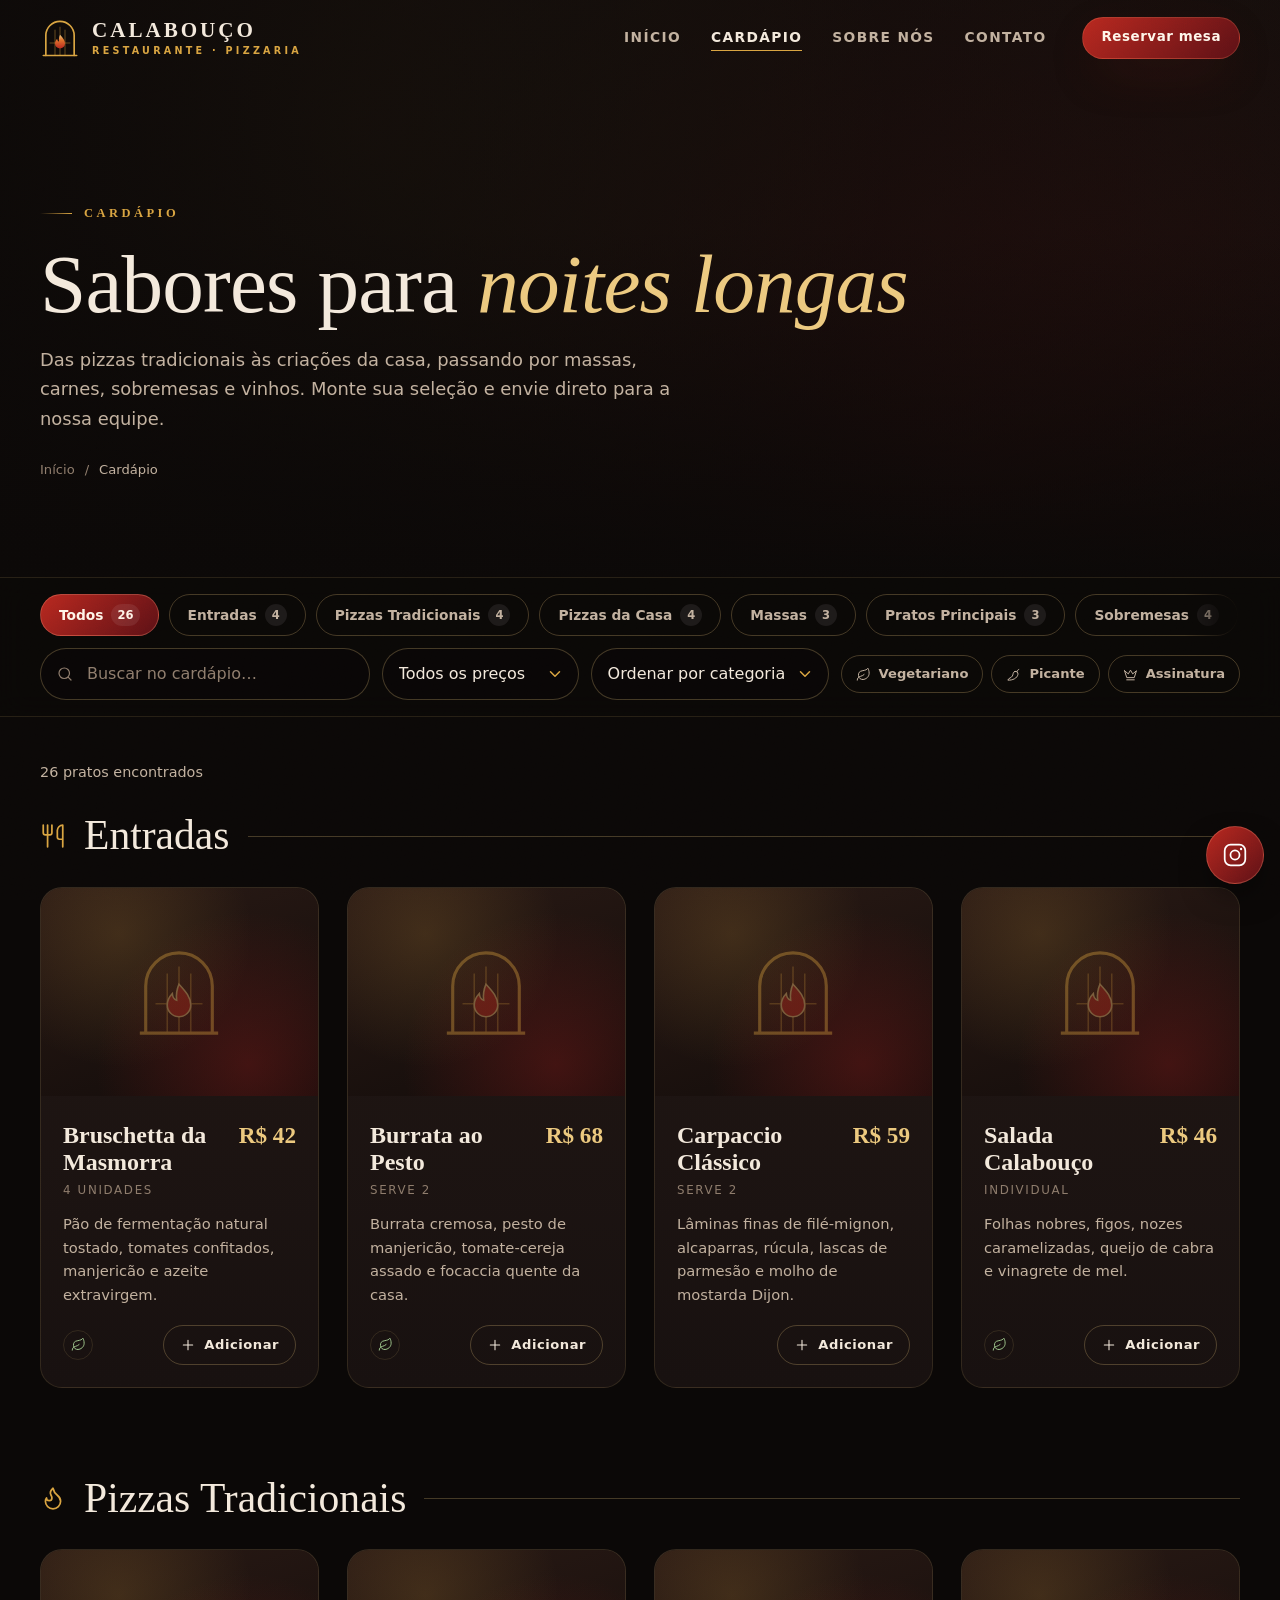
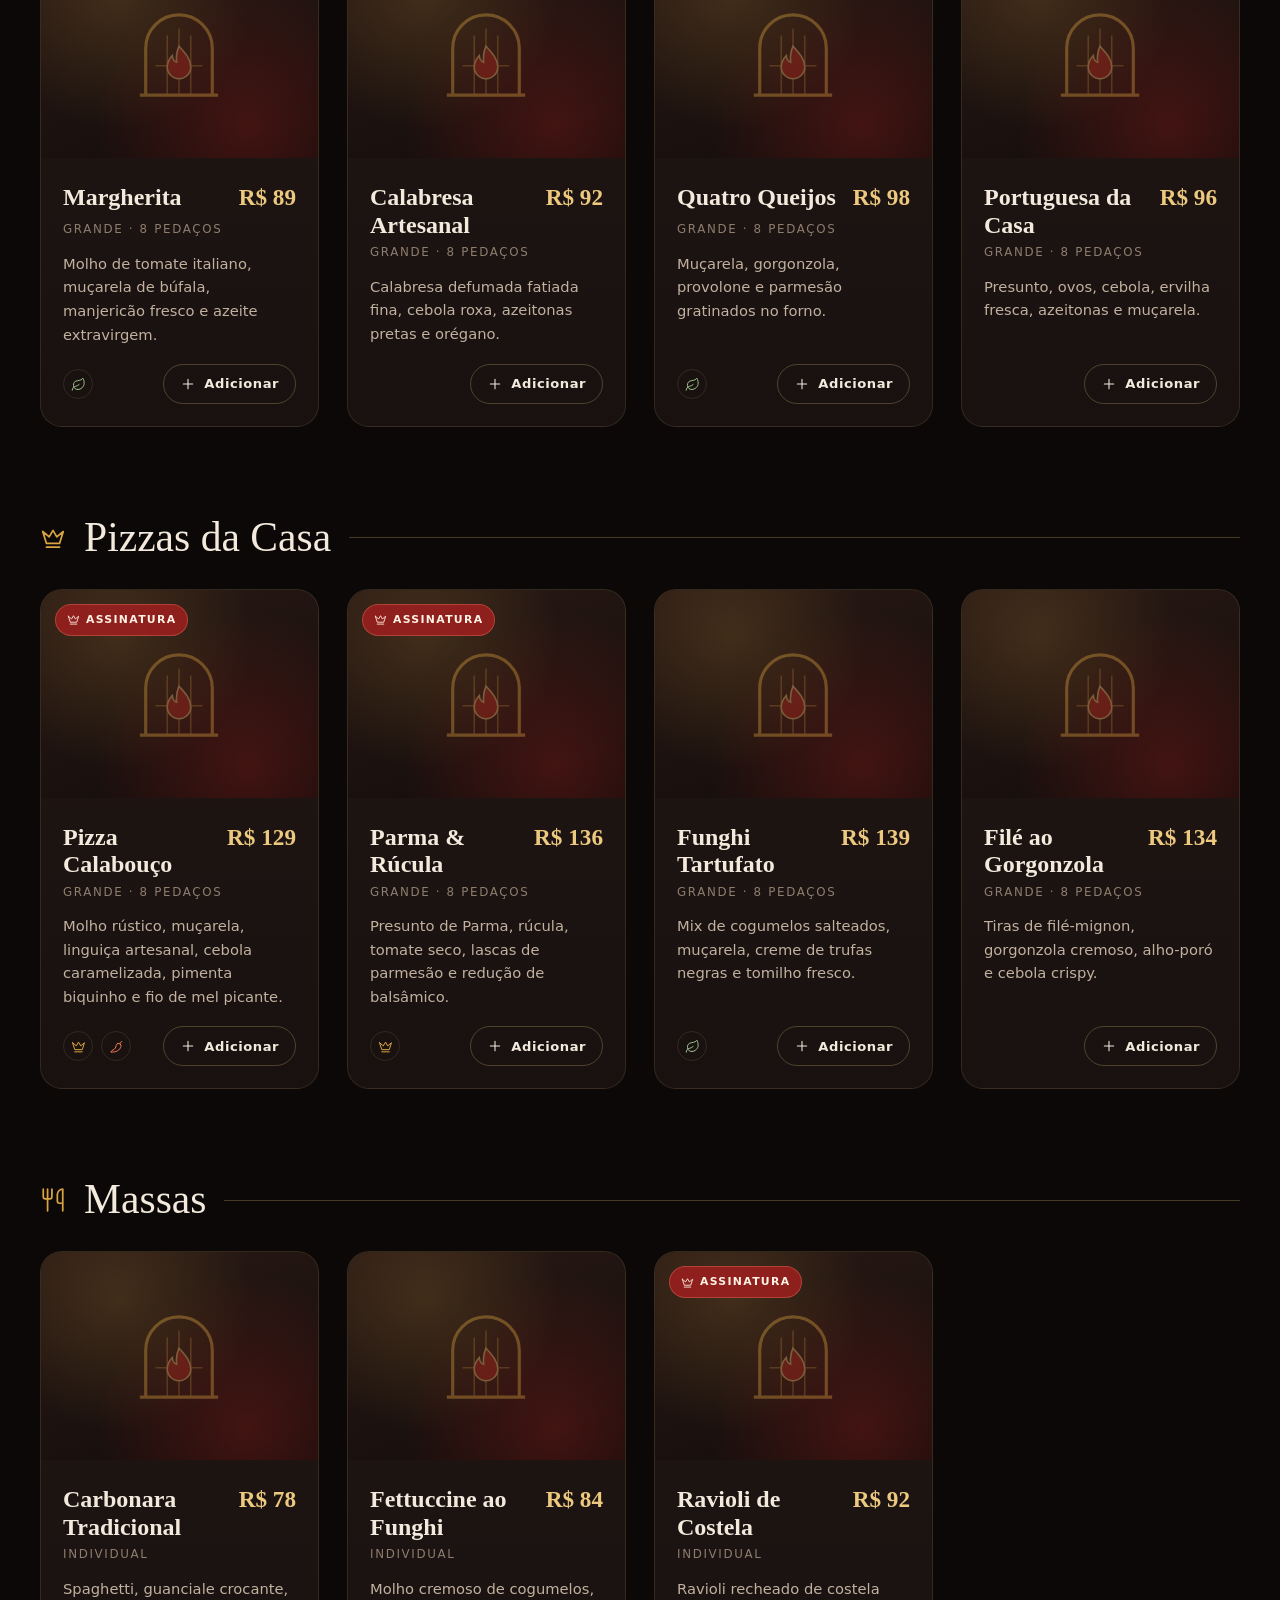
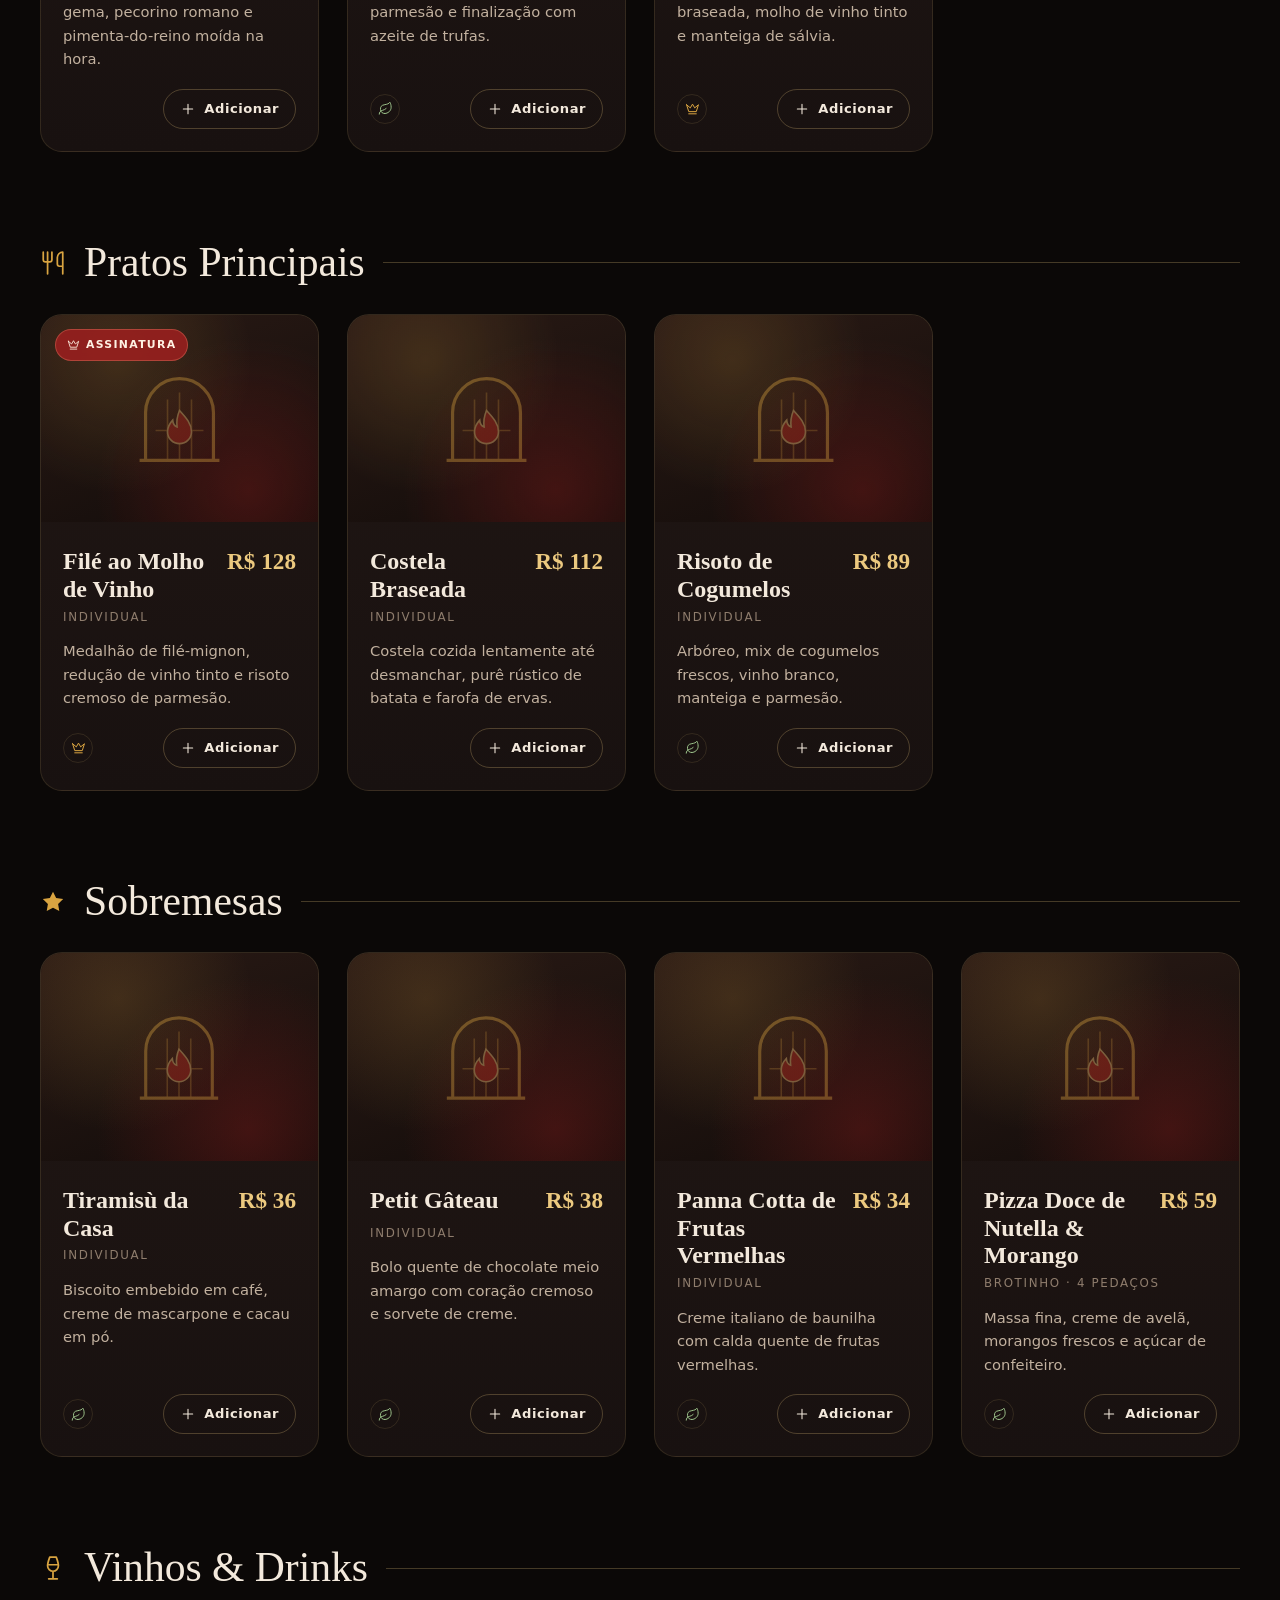
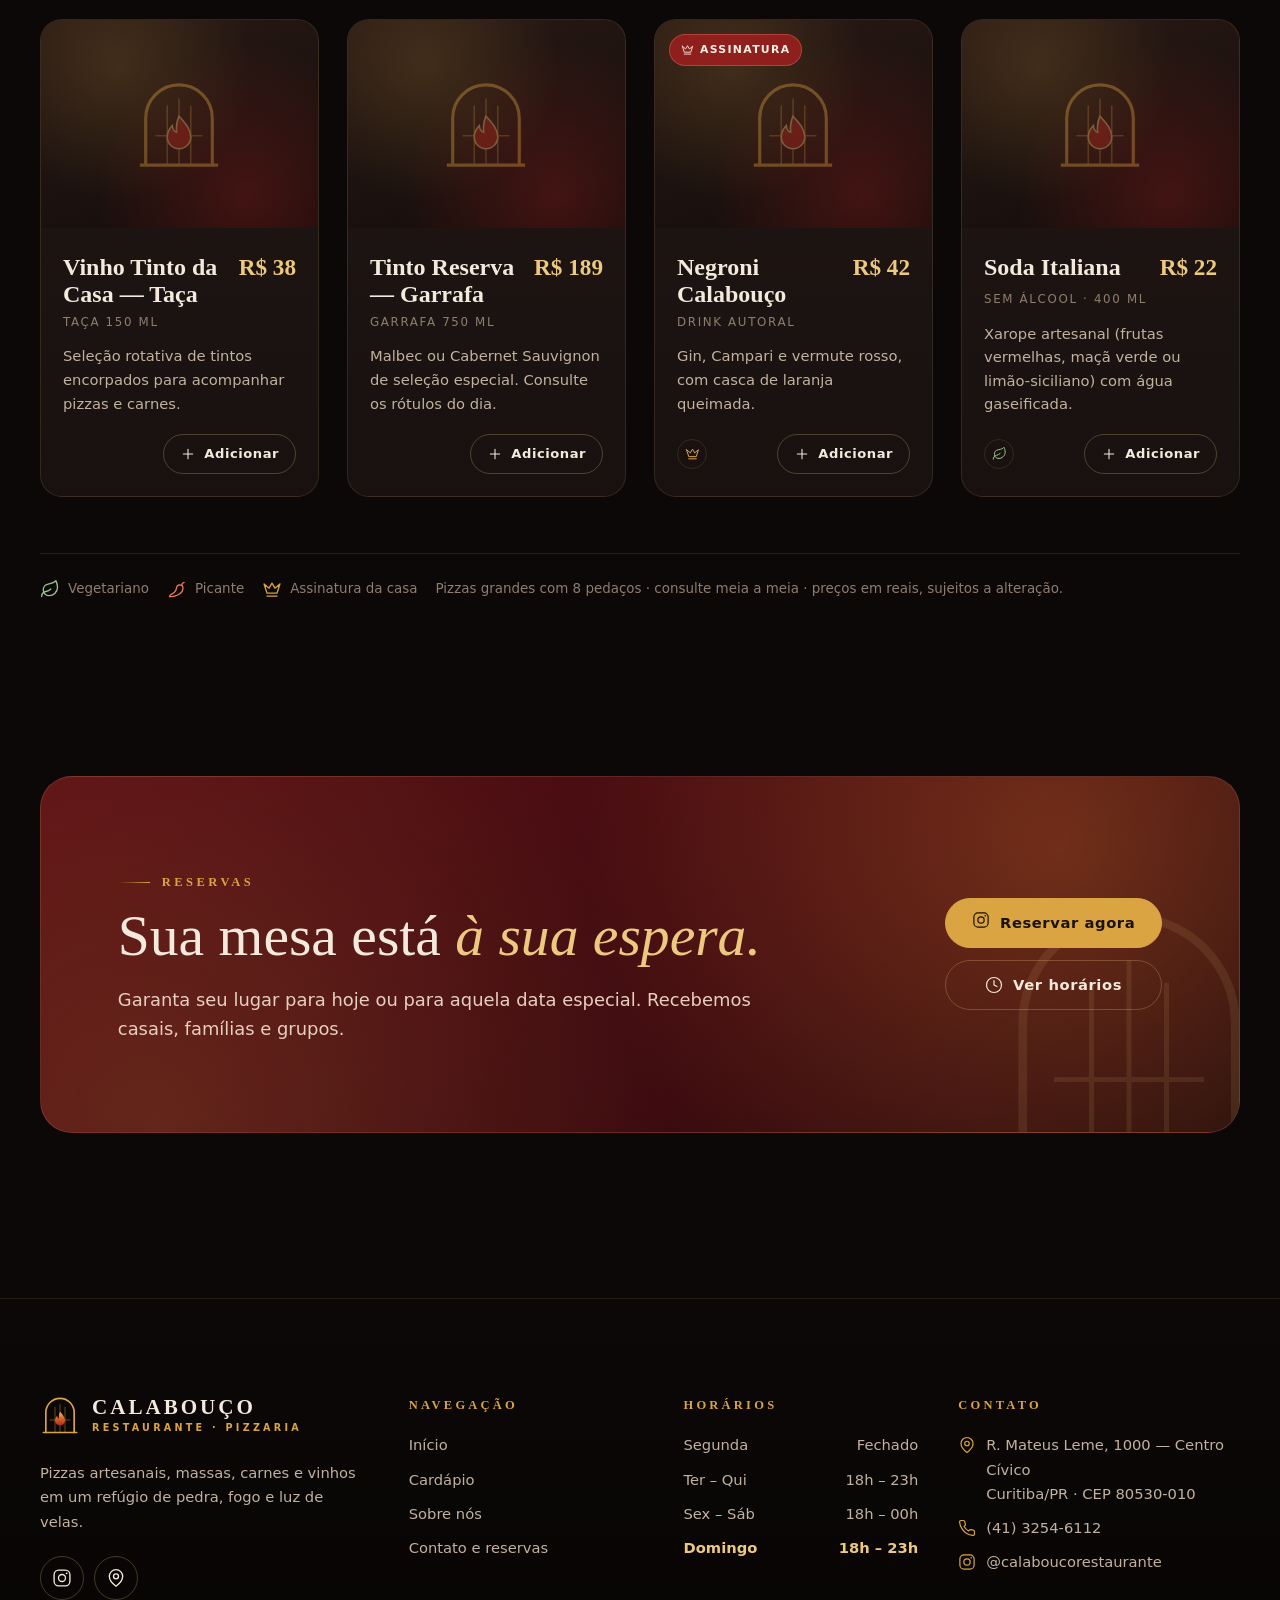
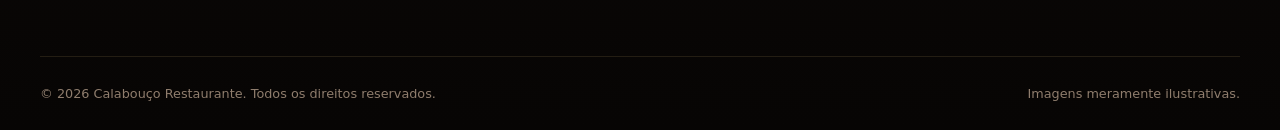
==== cardapio.html @ a24a50a4 "Cria landing page do Calabouço Restaurante Site estático (HTML/CSS/JS, sem build) para divulgação vi" ====
<!doctype html>
<html lang="pt-BR" class="no-js">
<head>
  <meta charset="utf-8">
  <meta name="viewport" content="width=device-width, initial-scale=1, viewport-fit=cover">
  <title>Cardápio — Calabouço Restaurante</title>
  <meta name="description" content="Pizzas tradicionais e da casa, entradas, massas, pratos principais, sobremesas, vinhos e drinks. Filtre por categoria, preço e preferências e monte seu pedido.">
  <meta name="theme-color" content="#0b0807">
  <link rel="icon" href="assets/img/favicon.svg" type="image/svg+xml">

  <meta property="og:type" content="website">
  <meta property="og:locale" content="pt_BR">
  <meta property="og:site_name" content="Calabouço Restaurante">
  <meta property="og:title" content="Cardápio — Calabouço Restaurante">
  <meta property="og:description" content="Pizzas tradicionais e da casa, entradas, massas, pratos principais, sobremesas, vinhos e drinks. Filtre por categoria, preço e preferências e monte seu pedido.">
  <meta property="og:image" content="https://images.unsplash.com/photo-1565299624946-b28f40a0ae38?auto=format&fit=crop&w=1200&q=70">
  <meta name="twitter:card" content="summary_large_image">

  <link rel="preconnect" href="https://images.unsplash.com">
  <link rel="preload" href="assets/fonts/cormorant-garamond-latin-500-normal.woff2" as="font" type="font/woff2" crossorigin>
  <link rel="preload" href="assets/fonts/manrope-latin-wght-normal.woff2" as="font" type="font/woff2" crossorigin>
  <link rel="stylesheet" href="assets/css/styles.css">

  <script src="assets/js/config.js" defer></script>
  <script src="assets/js/data.js" defer></script>
  <script src="assets/js/main.js" defer></script>
  <script src="assets/js/cardapio.js" defer></script>
</head>
<body>
  <a class="skip-link" href="#conteudo">Pular para o conteúdo</a>

  <header class="site-header" data-header>
    <div class="container site-header__inner">
      <a class="brand" href="index.html" aria-label="Calabouço Restaurante — página inicial">
        <svg class="brand__mark" viewBox="0 0 48 48" aria-hidden="true">
          <defs>
            <linearGradient id="flameH" x1="0" y1="1" x2="0" y2="0">
              <stop offset="0" stop-color="#b8281f"/><stop offset=".6" stop-color="#e0702c"/><stop offset="1" stop-color="#ecc97f"/>
            </linearGradient>
          </defs>
          <g fill="none" stroke="currentColor" stroke-linecap="round">
            <path d="M7 45V21a17 17 0 0 1 34 0v24" stroke-width="2"/>
            <path d="M18 45V14.5M24 45V11M30 45V14.5M12 30h24" stroke-width="1" opacity=".5"/>
            <path d="M4 45h40" stroke-width="2"/>
          </g>
          <path d="M24 20c3.6 3.9 6 6.8 6 10.6a6 6 0 0 1-12 0c0-2.4 1.2-4.3 2.6-5.8.1 1.8.9 3 2.2 3.4-.4-3 .1-5.6 1.2-8.2z" fill="url(#flameH)"/>
        </svg>
        <span class="brand__text"><span class="brand__name">Calabouço</span><span class="brand__sub">Restaurante · Pizzaria</span></span>
      </a>
      <nav class="site-nav" id="site-nav" aria-label="Principal">
        <ul>
          <li><a href="index.html">Início</a></li>
          <li><a href="cardapio.html" aria-current="page">Cardápio</a></li>
          <li><a href="sobre.html">Sobre nós</a></li>
          <li><a href="contato.html">Contato</a></li>
        </ul>
        <a class="btn btn--primary btn--sm" href="contato.html#reserva">Reservar mesa</a>
      </nav>
      <button class="nav-toggle" type="button" aria-expanded="false" aria-controls="site-nav" aria-label="Abrir menu"><span></span><span></span></button>
    </div>
  </header>

  <main id="conteudo">

    <section class="page-hero">
      <div class="hero__bg media"><img src="https://images.unsplash.com/photo-1565299624946-b28f40a0ae38?auto=format&fit=crop&w=1600&q=70" alt="" fetchpriority="high" decoding="async"></div>
      <div class="container">
        <span class="kicker reveal">Cardápio</span>
        <h1 class="display reveal" style="--delay:.08s">Sabores para <em>noites longas</em></h1>
        <p class="lead reveal" style="--delay:.16s">Das pizzas tradicionais às criações da casa, passando por massas, carnes, sobremesas e vinhos. Monte sua seleção e envie direto para a nossa equipe.</p>
        <nav class="breadcrumb reveal" style="--delay:.24s" aria-label="Você está em">
          <a href="index.html">Início</a><span aria-hidden="true">/</span><span aria-current="page">Cardápio</span>
        </nav>
      </div>
    </section>

    <div class="menu-toolbar">
      <div class="container">
        <div class="chips" data-cat-chips role="group" aria-label="Categorias do cardápio"></div>
        <div class="filter-row">
          <label class="search">
            <span class="sr-only">Buscar no cardápio</span>
            <span data-icon="search"></span>
            <input id="menu-search" class="input" type="search" placeholder="Buscar no cardápio…" autocomplete="off" enterkeyhint="search">
          </label>
          <button class="chip chip--sm filters-toggle" type="button" data-filters-toggle aria-expanded="false" aria-controls="filter-extra"><span data-icon="sliders"></span>Filtros</button>
          <div class="filter-extra" id="filter-extra">
            <label class="sr-only" for="menu-price">Faixa de preço</label>
            <select id="menu-price" class="select">
              <option value="all">Todos os preços</option>
              <option value="ate-50">Até R$ 50</option>
              <option value="50-100">R$ 50 a R$ 100</option>
              <option value="acima-100">Acima de R$ 100</option>
            </select>
            <label class="sr-only" for="menu-sort">Ordenar por</label>
            <select id="menu-sort" class="select">
              <option value="relevancia">Ordenar por categoria</option>
              <option value="menor-preco">Menor preço</option>
              <option value="maior-preco">Maior preço</option>
              <option value="az">Nome (A–Z)</option>
            </select>
            <div class="filter-tags" role="group" aria-label="Preferências">
              <button class="chip chip--sm" type="button" data-tag-filter="vegetariano" aria-pressed="false"><span data-icon="leaf"></span>Vegetariano</button>
              <button class="chip chip--sm" type="button" data-tag-filter="picante" aria-pressed="false"><span data-icon="chili"></span>Picante</button>
              <button class="chip chip--sm" type="button" data-tag-filter="assinatura" aria-pressed="false"><span data-icon="crown"></span>Assinatura</button>
            </div>
          </div>
        </div>
      </div>
    </div>

    <section class="section section--tight">
      <div class="container">
        <div class="results-bar">
          <span data-results-count aria-live="polite"></span>
          <button type="button" data-clear-filters hidden>Limpar filtros</button>
        </div>
        <div data-menu-results>
          <noscript><p class="muted">Ative o JavaScript para navegar pelo cardápio completo.</p></noscript>
        </div>
        <div class="legend">
          <span><span data-icon="leaf" style="color:#9cc28a"></span>Vegetariano</span>
          <span><span data-icon="chili" style="color:#f07a52"></span>Picante</span>
          <span><span data-icon="crown" style="color:var(--gold)"></span>Assinatura da casa</span>
          <span>Pizzas grandes com 8 pedaços · consulte meia a meia · preços em reais, sujeitos a alteração.</span>
        </div>
      </div>
    </section>

    <section class="section section--tight">
      <div class="container">
        <div class="cta-band reveal">
          <div>
            <span class="kicker">Reservas</span>
            <h2 class="h2">Sua mesa está <em>à sua espera.</em></h2>
            <p class="lead">Garanta seu lugar para hoje ou para aquela data especial. Recebemos casais, famílias e grupos.</p>
          </div>
          <div class="cta-band__actions">
            <a class="btn btn--gold" data-link="reserve" href="contato.html#reserva"><span data-channel-icon></span>Reservar agora</a>
            <a class="btn btn--ghost" href="contato.html#horarios"><span data-icon="clock"></span>Ver horários</a>
          </div>
        </div>
      </div>
    </section>
  </main>

  <footer class="site-footer">
    <div class="container">
      <div class="footer-grid">
        <div class="footer-about">
          <a class="brand" href="index.html" aria-label="Calabouço Restaurante — página inicial">
            <svg class="brand__mark" viewBox="0 0 48 48" aria-hidden="true">
          <defs>
            <linearGradient id="flameF" x1="0" y1="1" x2="0" y2="0">
              <stop offset="0" stop-color="#b8281f"/><stop offset=".6" stop-color="#e0702c"/><stop offset="1" stop-color="#ecc97f"/>
            </linearGradient>
          </defs>
          <g fill="none" stroke="currentColor" stroke-linecap="round">
            <path d="M7 45V21a17 17 0 0 1 34 0v24" stroke-width="2"/>
            <path d="M18 45V14.5M24 45V11M30 45V14.5M12 30h24" stroke-width="1" opacity=".5"/>
            <path d="M4 45h40" stroke-width="2"/>
          </g>
          <path d="M24 20c3.6 3.9 6 6.8 6 10.6a6 6 0 0 1-12 0c0-2.4 1.2-4.3 2.6-5.8.1 1.8.9 3 2.2 3.4-.4-3 .1-5.6 1.2-8.2z" fill="url(#flameF)"/>
        </svg>
            <span class="brand__text"><span class="brand__name">Calabouço</span><span class="brand__sub">Restaurante · Pizzaria</span></span>
          </a>
          <p>Pizzas artesanais, massas, carnes e vinhos em um refúgio de pedra, fogo e luz de velas.</p>
          <div class="socials">
            <a class="social-btn" data-link="instagram" href="https://www.instagram.com/calaboucorestaurante/" aria-label="Instagram do Calabouço"><span data-icon="instagram"></span></a>
            <a class="social-btn" data-link="contact" data-whatsapp-only href="contato.html" aria-label="WhatsApp do Calabouço"><span data-channel-icon></span></a>
            <a class="social-btn" data-link="maps" href="contato.html" aria-label="Como chegar"><span data-icon="map-pin"></span></a>
          </div>
        </div>
        <div>
          <h4>Navegação</h4>
          <ul>
            <li><a href="index.html">Início</a></li>
            <li><a href="cardapio.html">Cardápio</a></li>
            <li><a href="sobre.html">Sobre nós</a></li>
            <li><a href="contato.html">Contato e reservas</a></li>
          </ul>
        </div>
        <div>
          <h4>Horários</h4>
          <ul class="footer-hours" data-hours-list></ul>
        </div>
        <div>
          <h4>Contato</h4>
          <ul class="footer-contact">
            <li><span data-icon="map-pin"></span><a data-link="maps" href="contato.html"><span data-config="address-line"></span><br><span data-config="address-city"></span></a></li>
            <li><span data-icon="phone"></span><a data-link="tel" href="contato.html" data-config="phone"></a></li>
            <li><span data-icon="instagram"></span><a data-link="instagram" href="https://www.instagram.com/calaboucorestaurante/" data-config="instagram-handle">@calaboucorestaurante</a></li>
          </ul>
        </div>
      </div>
      <div class="footer-bottom">
        <span>© <span data-config="year">2026</span> Calabouço Restaurante. Todos os direitos reservados.</span>
        <span>Imagens meramente ilustrativas.</span>
      </div>
    </div>
  </footer>
</body>
</html>
---- assets/css/styles.css ----
/* ==========================================================================
   CALABOUÇO RESTAURANTE — Folha de estilos
   Paleta: preto carvão, marrom tostado, vermelho vinho e toques de âmbar.
   ========================================================================== */

/* ---------- Fontes (auto-hospedadas, licença SIL OFL — ver assets/fonts) ---------- */
@font-face {
  font-family: "Cinzel";
  font-style: normal;
  font-weight: 400;
  font-display: swap;
  src: url("../fonts/cinzel-latin-400-normal.woff2") format("woff2");
}
@font-face {
  font-family: "Cinzel";
  font-style: normal;
  font-weight: 600;
  font-display: swap;
  src: url("../fonts/cinzel-latin-600-normal.woff2") format("woff2");
}
@font-face {
  font-family: "Cinzel";
  font-style: normal;
  font-weight: 700;
  font-display: swap;
  src: url("../fonts/cinzel-latin-700-normal.woff2") format("woff2");
}
@font-face {
  font-family: "Cormorant Garamond";
  font-style: normal;
  font-weight: 500;
  font-display: swap;
  src: url("../fonts/cormorant-garamond-latin-500-normal.woff2") format("woff2");
}
@font-face {
  font-family: "Cormorant Garamond";
  font-style: italic;
  font-weight: 500;
  font-display: swap;
  src: url("../fonts/cormorant-garamond-latin-500-italic.woff2") format("woff2");
}
@font-face {
  font-family: "Cormorant Garamond";
  font-style: normal;
  font-weight: 600;
  font-display: swap;
  src: url("../fonts/cormorant-garamond-latin-600-normal.woff2") format("woff2");
}
@font-face {
  font-family: "Cormorant Garamond";
  font-style: italic;
  font-weight: 600;
  font-display: swap;
  src: url("../fonts/cormorant-garamond-latin-600-italic.woff2") format("woff2");
}
@font-face {
  font-family: "Manrope";
  font-style: normal;
  font-weight: 200 800;
  font-display: swap;
  src: url("../fonts/manrope-latin-wght-normal.woff2") format("woff2");
}

:root {
  /* Base */
  --bg: #0b0807;
  --bg-2: #110c0a;
  --surface: #181110;
  --surface-2: #211714;
  --surface-3: #2b1e19;

  /* Marca */
  --red: #9e1f1f;
  --red-600: #b8281f;
  --red-deep: #5c1015;
  --wine: #3d0b10;
  --brown: #4a2e22;
  --brown-light: #7a4e37;
  --gold: #d9a441;
  --gold-soft: #ecc97f;
  --ember: #e0702c;

  /* Texto */
  --text: #f3e9dc;
  --text-muted: #c2b19f;
  --text-dim: #8f7d6d;

  /* Linhas */
  --line: rgba(236, 201, 127, 0.12);
  --line-strong: rgba(236, 201, 127, 0.26);

  /* Tipografia */
  --font-display: "Cormorant Garamond", "Times New Roman", Georgia, serif;
  --font-brand: "Cinzel", "Times New Roman", serif;
  --font-body: "Manrope", system-ui, -apple-system, "Segoe UI", Roboto, sans-serif;

  /* Formas */
  --radius-sm: 8px;
  --radius: 14px;
  --radius-lg: 22px;
  --shadow: 0 24px 60px -24px rgba(0, 0, 0, 0.85);
  --shadow-glow: 0 18px 50px -18px rgba(184, 40, 31, 0.55);

  --container: 1200px;
  --gutter: clamp(16px, 4vw, 40px);
  --header-h: 76px;
  --ease: cubic-bezier(0.22, 1, 0.36, 1);
}

/* ---------- Reset ---------- */
*,
*::before,
*::after {
  box-sizing: border-box;
}

html {
  -webkit-text-size-adjust: 100%;
  scroll-behavior: smooth;
  scroll-padding-top: calc(var(--header-h) + 16px);
}

body {
  margin: 0;
  min-height: 100vh;
  background-color: var(--bg);
  color: var(--text);
  font-family: var(--font-body);
  font-size: 1rem;
  line-height: 1.65;
  -webkit-font-smoothing: antialiased;
  text-rendering: optimizeLegibility;
  overflow-x: hidden;
}

/* Textura de grão sutil sobre todo o site */
body::before {
  content: "";
  position: fixed;
  inset: 0;
  z-index: 100;
  pointer-events: none;
  opacity: 0.07;
  mix-blend-mode: overlay;
  background-image: url("data:image/svg+xml,%3Csvg xmlns='http://www.w3.org/2000/svg' width='180' height='180'%3E%3Cfilter id='n'%3E%3CfeTurbulence type='fractalNoise' baseFrequency='.85' numOctaves='3' stitchTiles='stitch'/%3E%3C/filter%3E%3Crect width='100%25' height='100%25' filter='url(%23n)'/%3E%3C/svg%3E");
}

img,
svg,
video {
  display: block;
  max-width: 100%;
}
img {
  height: auto;
}
a {
  color: inherit;
  text-decoration: none;
}
button,
input,
select,
textarea {
  font: inherit;
  color: inherit;
}
button {
  cursor: pointer;
  background: none;
  border: 0;
  padding: 0;
}
ul,
ol {
  margin: 0;
  padding: 0;
  list-style: none;
}
h1,
h2,
h3,
h4,
p,
figure,
blockquote {
  margin: 0;
}

::selection {
  background: var(--red);
  color: var(--text);
}

:focus-visible {
  outline: 2px solid var(--gold);
  outline-offset: 3px;
  border-radius: 4px;
}

.skip-link {
  position: absolute;
  left: 16px;
  top: -60px;
  z-index: 300;
  padding: 10px 16px;
  background: var(--gold);
  color: #1a100b;
  font-weight: 700;
  border-radius: var(--radius-sm);
  transition: top 0.2s;
}
.skip-link:focus {
  top: 12px;
}

.sr-only {
  position: absolute !important;
  width: 1px;
  height: 1px;
  padding: 0;
  margin: -1px;
  overflow: hidden;
  clip: rect(0, 0, 0, 0);
  white-space: nowrap;
  border: 0;
}

/* ---------- Layout ---------- */
.container {
  width: 100%;
  max-width: calc(var(--container) + var(--gutter) * 2);
  margin-inline: auto;
  padding-inline: var(--gutter);
}

.section {
  padding-block: clamp(72px, 10vw, 128px);
  position: relative;
}
.section--tight {
  padding-block: clamp(56px, 7vw, 88px);
}
.section--alt {
  background: linear-gradient(180deg, var(--bg-2), var(--bg));
}

.section-head {
  display: flex;
  flex-wrap: wrap;
  align-items: flex-end;
  justify-content: space-between;
  gap: 24px;
  margin-bottom: clamp(36px, 5vw, 56px);
}
.section-head--center {
  flex-direction: column;
  align-items: center;
  text-align: center;
}
.section-head--center .lead {
  margin-inline: auto;
}

/* ---------- Tipografia ---------- */
.kicker {
  display: inline-flex;
  align-items: center;
  gap: 12px;
  font-family: var(--font-brand);
  font-size: 0.78rem;
  font-weight: 600;
  letter-spacing: 0.28em;
  text-transform: uppercase;
  color: var(--gold);
}
.kicker::before {
  content: "";
  width: 32px;
  height: 1px;
  background: linear-gradient(90deg, transparent, var(--gold));
}
.section-head--center .kicker::after {
  content: "";
  width: 32px;
  height: 1px;
  background: linear-gradient(90deg, var(--gold), transparent);
}

.display {
  font-family: var(--font-display);
  font-weight: 500;
  line-height: 1.02;
  letter-spacing: -0.01em;
  font-size: clamp(2.9rem, 8vw, 6.4rem);
}
.h2 {
  font-family: var(--font-display);
  font-weight: 500;
  line-height: 1.08;
  font-size: clamp(2.1rem, 4.6vw, 3.6rem);
  margin-top: 14px;
}
.h3 {
  font-family: var(--font-display);
  font-weight: 600;
  font-size: clamp(1.4rem, 2.4vw, 1.75rem);
  line-height: 1.2;
}
.display em,
.h2 em,
.h3 em {
  font-style: italic;
  color: var(--gold-soft);
}
.lead {
  font-size: clamp(1.02rem, 1.4vw, 1.15rem);
  color: var(--text-muted);
  max-width: 58ch;
  margin-top: 18px;
}
.muted {
  color: var(--text-muted);
}

.divider {
  display: flex;
  align-items: center;
  gap: 14px;
  color: var(--gold);
  font-size: 0.8rem;
}
.divider::before,
.divider::after {
  content: "";
  flex: 1;
  height: 1px;
  background: var(--line-strong);
}

/* ---------- Botões ---------- */
.btn {
  --btn-bg: transparent;
  --btn-fg: var(--text);
  --btn-border: var(--line-strong);
  position: relative;
  display: inline-flex;
  align-items: center;
  justify-content: center;
  gap: 10px;
  min-height: 50px;
  padding: 0 26px;
  border-radius: 999px;
  border: 1px solid var(--btn-border);
  background: var(--btn-bg);
  color: var(--btn-fg);
  font-weight: 700;
  font-size: 0.92rem;
  letter-spacing: 0.04em;
  white-space: nowrap;
  overflow: hidden;
  isolation: isolate;
  transition:
    transform 0.35s var(--ease),
    box-shadow 0.35s var(--ease),
    background-color 0.3s,
    border-color 0.3s,
    color 0.3s;
}
.btn .icon {
  width: 18px;
  height: 18px;
}
.btn:hover {
  transform: translateY(-2px);
}
.btn:active {
  transform: translateY(0);
}

.btn--primary {
  --btn-bg: linear-gradient(135deg, var(--red-600), var(--red-deep));
  --btn-fg: #fff6ea;
  --btn-border: rgba(255, 140, 100, 0.25);
  background: var(--btn-bg);
  box-shadow: var(--shadow-glow);
}
.btn--primary::after {
  content: "";
  position: absolute;
  inset: 0;
  z-index: -1;
  background: linear-gradient(120deg, transparent 30%, rgba(255, 210, 150, 0.28) 50%, transparent 70%);
  transform: translateX(-120%);
  transition: transform 0.8s var(--ease);
}
.btn--primary:hover::after {
  transform: translateX(120%);
}
.btn--primary:hover {
  box-shadow: 0 22px 60px -16px rgba(184, 40, 31, 0.75);
}

.btn--gold {
  --btn-bg: var(--gold);
  --btn-fg: #1b110b;
  --btn-border: var(--gold);
}
.btn--gold:hover {
  --btn-bg: var(--gold-soft);
}

.btn--ghost:hover {
  --btn-border: var(--gold);
  --btn-fg: var(--gold-soft);
  background: rgba(217, 164, 65, 0.06);
}

.btn--sm {
  min-height: 42px;
  padding: 0 18px;
  font-size: 0.84rem;
}
.btn--block {
  width: 100%;
}

.link-arrow {
  display: inline-flex;
  align-items: center;
  gap: 8px;
  font-weight: 700;
  font-size: 0.9rem;
  letter-spacing: 0.04em;
  color: var(--gold-soft);
  border-bottom: 1px solid transparent;
  transition:
    gap 0.3s var(--ease),
    border-color 0.3s;
}
.link-arrow .icon {
  width: 16px;
  height: 16px;
}
.link-arrow:hover {
  gap: 12px;
  border-color: var(--gold);
}

.icon {
  display: inline-flex;
  width: 20px;
  height: 20px;
  flex-shrink: 0;
}
.icon svg {
  width: 100%;
  height: 100%;
}

/* ---------- Header ---------- */
.site-header {
  position: fixed;
  inset: 0 0 auto;
  z-index: 50;
  height: var(--header-h);
  transition:
    background-color 0.4s,
    backdrop-filter 0.4s,
    border-color 0.4s,
    transform 0.4s var(--ease);
  border-bottom: 1px solid transparent;
}
.site-header.is-scrolled,
.site-header.is-solid {
  background: rgba(11, 8, 7, 0.82);
  -webkit-backdrop-filter: blur(14px) saturate(140%);
  backdrop-filter: blur(14px) saturate(140%);
  border-color: var(--line);
}
.site-header__inner {
  height: 100%;
  display: flex;
  align-items: center;
  justify-content: space-between;
  gap: 24px;
}

.brand {
  display: inline-flex;
  align-items: center;
  gap: 12px;
  color: var(--gold);
  flex-shrink: 0;
}
.brand__mark {
  width: 40px;
  height: 40px;
}
.brand__text {
  display: flex;
  flex-direction: column;
  line-height: 1;
}
.brand__name {
  font-family: var(--font-brand);
  font-size: 1.32rem;
  font-weight: 700;
  letter-spacing: 0.14em;
  text-transform: uppercase;
  color: var(--text);
}
.brand__sub {
  margin-top: 5px;
  font-size: 0.6rem;
  font-weight: 600;
  letter-spacing: 0.34em;
  text-transform: uppercase;
  color: var(--gold);
}

.site-nav {
  display: flex;
  align-items: center;
  gap: 36px;
}
.site-nav ul {
  display: flex;
  gap: 30px;
}
.site-nav ul a {
  position: relative;
  font-size: 0.86rem;
  font-weight: 600;
  letter-spacing: 0.1em;
  text-transform: uppercase;
  color: var(--text-muted);
  padding-block: 6px;
  transition: color 0.3s;
}
.site-nav ul a::after {
  content: "";
  position: absolute;
  left: 0;
  right: 0;
  bottom: 0;
  height: 1px;
  background: var(--gold);
  transform: scaleX(0);
  transform-origin: left;
  transition: transform 0.4s var(--ease);
}
.site-nav ul a:hover,
.site-nav ul a[aria-current="page"] {
  color: var(--text);
}
.site-nav ul a:hover::after,
.site-nav ul a[aria-current="page"]::after {
  transform: scaleX(1);
}

.nav-toggle {
  display: none;
  width: 46px;
  height: 46px;
  border-radius: 50%;
  border: 1px solid var(--line-strong);
  position: relative;
  z-index: 60;
}
.nav-toggle span {
  position: absolute;
  left: 13px;
  right: 13px;
  height: 1.5px;
  background: var(--text);
  transition:
    transform 0.4s var(--ease),
    top 0.4s var(--ease);
}
.nav-toggle span:nth-child(1) {
  top: 18px;
}
.nav-toggle span:nth-child(2) {
  top: 26px;
}
.nav-toggle[aria-expanded="true"] span:nth-child(1) {
  top: 22px;
  transform: rotate(45deg);
}
.nav-toggle[aria-expanded="true"] span:nth-child(2) {
  top: 22px;
  transform: rotate(-45deg);
}

@media (max-width: 920px) {
  :root {
    --header-h: 68px;
  }
  .nav-toggle {
    display: inline-block;
  }
  .brand__mark {
    width: 34px;
    height: 34px;
  }
  .brand__name {
    font-size: 1.12rem;
  }
  .site-nav {
    position: fixed;
    inset: 0;
    z-index: 55;
    flex-direction: column;
    justify-content: center;
    gap: 40px;
    padding: 100px var(--gutter) 48px;
    background:
      radial-gradient(circle at 80% 10%, rgba(158, 31, 31, 0.35), transparent 50%),
      radial-gradient(circle at 10% 90%, rgba(217, 164, 65, 0.12), transparent 45%), var(--bg);
    opacity: 0;
    visibility: hidden;
    transition:
      opacity 0.45s var(--ease),
      visibility 0.45s;
  }
  .site-nav.is-open {
    opacity: 1;
    visibility: visible;
  }
  .brand {
    position: relative;
    z-index: 60;
  }
  body.nav-open .fab-stack {
    opacity: 0;
    visibility: hidden;
  }
  .site-nav ul {
    flex-direction: column;
    align-items: center;
    gap: 18px;
  }
  .site-nav ul a {
    font-family: var(--font-display);
    font-size: 2.3rem;
    font-weight: 500;
    letter-spacing: 0;
    text-transform: none;
  }
  body.nav-open {
    overflow: hidden;
  }
}

/* ---------- Mídia com fallback elegante ---------- */
.media {
  position: relative;
  overflow: hidden;
  background:
    radial-gradient(circle at 28% 22%, rgba(217, 164, 65, 0.16), transparent 52%),
    radial-gradient(circle at 75% 85%, rgba(158, 31, 31, 0.32), transparent 56%),
    linear-gradient(160deg, #2a1a15, #120c0a);
}
.media img {
  width: 100%;
  height: 100%;
  object-fit: cover;
  transition:
    transform 1.2s var(--ease),
    opacity 0.6s;
}
.media.is-fallback img {
  display: none;
}
.hero__bg.is-fallback::after {
  display: none;
}
.media.is-fallback::after {
  content: "";
  position: absolute;
  inset: 0;
  margin: auto;
  width: 34%;
  max-width: 120px;
  aspect-ratio: 1;
  opacity: 0.38;
  background: center / contain no-repeat
    url("data:image/svg+xml,%3Csvg xmlns='http://www.w3.org/2000/svg' viewBox='0 0 48 48' fill='none' stroke='%23d9a441'%3E%3Cpath d='M7 45V21a17 17 0 0 1 34 0v24' stroke-width='1.6'/%3E%3Cpath d='M18 45V14.5M24 45V11M30 45V14.5M12 30h24' stroke-width='.8' opacity='.6'/%3E%3Cpath d='M24 20c3.6 3.9 6 6.8 6 10.6a6 6 0 0 1-12 0c0-2.4 1.2-4.3 2.6-5.8.1 1.8.9 3 2.2 3.4-.4-3 .1-5.6 1.2-8.2z' fill='%23b8281f' stroke='%23ecc97f' stroke-width='.8'/%3E%3Cpath d='M4 45h40' stroke-width='1.6'/%3E%3C/svg%3E");
}

/* ---------- Hero (home) ---------- */
.hero {
  position: relative;
  min-height: 100vh;
  min-height: 100svh;
  display: flex;
  align-items: center;
  padding-top: calc(var(--header-h) + 40px);
  padding-bottom: 96px;
  overflow: hidden;
  isolation: isolate;
}
.hero__bg {
  position: absolute;
  inset: 0;
  z-index: -2;
}
.hero__bg img {
  transform: scale(1.06);
  animation: heroZoom 18s var(--ease) forwards;
}
.hero__bg::before {
  content: "";
  position: absolute;
  inset: 0;
  z-index: 1;
  background:
    linear-gradient(
      90deg,
      rgba(11, 8, 7, 0.96) 0%,
      rgba(11, 8, 7, 0.78) 42%,
      rgba(11, 8, 7, 0.35) 75%,
      rgba(11, 8, 7, 0.55) 100%
    ),
    linear-gradient(0deg, var(--bg) 0%, transparent 35%);
}
.hero__glow {
  position: absolute;
  z-index: -1;
  width: 60vmax;
  height: 60vmax;
  right: -18vmax;
  bottom: -26vmax;
  border-radius: 50%;
  background: radial-gradient(circle, rgba(224, 112, 44, 0.28), rgba(158, 31, 31, 0.16) 40%, transparent 68%);
  filter: blur(10px);
  animation: ember 6s ease-in-out infinite alternate;
  pointer-events: none;
}
@keyframes heroZoom {
  to {
    transform: scale(1);
  }
}
@keyframes ember {
  from {
    opacity: 0.75;
    transform: scale(1);
  }
  to {
    opacity: 1;
    transform: scale(1.06);
  }
}

.hero__grid {
  display: grid;
  grid-template-columns: minmax(0, 1.25fr) minmax(0, 0.75fr);
  align-items: end;
  gap: 48px;
}
.hero__content {
  max-width: 680px;
}
.hero__title {
  margin-top: 22px;
}
.hero__title .line {
  display: block;
}
.hero .lead {
  font-size: clamp(1.05rem, 1.5vw, 1.22rem);
  max-width: 52ch;
}
.hero__actions {
  display: flex;
  flex-wrap: wrap;
  gap: 14px;
  margin-top: 36px;
}

.hero__facts {
  display: flex;
  flex-wrap: wrap;
  gap: 14px 28px;
  margin-top: 44px;
  padding-top: 26px;
  border-top: 1px solid var(--line);
  font-size: 0.88rem;
  color: var(--text-muted);
}
.hero__facts li {
  display: inline-flex;
  align-items: center;
  gap: 10px;
}
.hero__facts .icon {
  color: var(--gold);
  width: 18px;
  height: 18px;
}

.hero-card {
  justify-self: end;
  width: 100%;
  max-width: 340px;
  border-radius: var(--radius-lg);
  background: rgba(24, 17, 16, 0.66);
  -webkit-backdrop-filter: blur(16px);
  backdrop-filter: blur(16px);
  border: 1px solid var(--line-strong);
  box-shadow: var(--shadow);
  overflow: hidden;
}
.hero-card .media {
  aspect-ratio: 4 / 3;
}
.hero-card__body {
  padding: 20px 22px 22px;
}
.hero-card__label {
  font-family: var(--font-brand);
  font-size: 0.68rem;
  letter-spacing: 0.26em;
  text-transform: uppercase;
  color: var(--gold);
}
.hero-card__row {
  display: flex;
  align-items: baseline;
  justify-content: space-between;
  gap: 12px;
  margin-top: 8px;
}
.hero-card__name {
  font-family: var(--font-display);
  font-size: 1.6rem;
  font-weight: 600;
  line-height: 1.1;
}
.hero-card__price {
  font-family: var(--font-display);
  font-variant-numeric: lining-nums;
  font-size: 1.5rem;
  color: var(--gold-soft);
  white-space: nowrap;
}
.hero-card p {
  margin-top: 8px;
  font-size: 0.88rem;
  color: var(--text-muted);
  line-height: 1.55;
}

.scroll-cue {
  position: absolute;
  left: 50%;
  bottom: 26px;
  transform: translateX(-50%);
  display: flex;
  flex-direction: column;
  align-items: center;
  gap: 10px;
  font-size: 0.66rem;
  letter-spacing: 0.3em;
  text-transform: uppercase;
  color: var(--text-dim);
}
.scroll-cue::after {
  content: "";
  width: 1px;
  height: 40px;
  background: linear-gradient(var(--gold), transparent);
  animation: cue 2.2s var(--ease) infinite;
  transform-origin: top;
}
@keyframes cue {
  0% {
    transform: scaleY(0);
    opacity: 1;
  }
  70% {
    transform: scaleY(1);
    opacity: 1;
  }
  100% {
    transform: scaleY(1);
    opacity: 0;
  }
}

@media (max-width: 920px) {
  .hero__grid {
    grid-template-columns: 1fr;
  }
  .hero-card {
    display: none;
  }
  .hero__bg::before {
    background: linear-gradient(180deg, rgba(11, 8, 7, 0.55) 0%, rgba(11, 8, 7, 0.82) 55%, var(--bg) 100%);
  }
  .scroll-cue {
    display: none;
  }
}

/* ---------- Page hero (páginas internas) ---------- */
.page-hero {
  position: relative;
  padding-top: calc(var(--header-h) + clamp(64px, 10vw, 120px));
  padding-bottom: clamp(56px, 8vw, 96px);
  overflow: hidden;
  isolation: isolate;
  border-bottom: 1px solid var(--line);
}
.page-hero .hero__bg::before {
  background:
    linear-gradient(90deg, rgba(11, 8, 7, 0.95) 0%, rgba(11, 8, 7, 0.75) 55%, rgba(11, 8, 7, 0.5) 100%),
    linear-gradient(0deg, var(--bg) 0%, transparent 60%);
}
.page-hero .display {
  font-size: clamp(2.6rem, 7vw, 5.2rem);
  margin-top: 18px;
}
.breadcrumb {
  display: flex;
  gap: 10px;
  margin-top: 26px;
  font-size: 0.82rem;
  color: var(--text-dim);
}
.breadcrumb a:hover {
  color: var(--gold-soft);
}
.breadcrumb span[aria-current] {
  color: var(--text-muted);
}

/* ---------- Faixa animada (marquee) ---------- */
.marquee {
  position: relative;
  overflow: hidden;
  border-block: 1px solid var(--line);
  background: linear-gradient(90deg, var(--wine), var(--red-deep) 50%, var(--wine));
  padding-block: 18px;
}
.marquee__track {
  display: flex;
  width: max-content;
  gap: 48px;
  animation: marquee 38s linear infinite;
}
.marquee__item {
  display: inline-flex;
  align-items: center;
  gap: 48px;
  font-family: var(--font-brand);
  font-size: clamp(0.9rem, 1.6vw, 1.1rem);
  letter-spacing: 0.24em;
  text-transform: uppercase;
  color: var(--gold-soft);
  white-space: nowrap;
}
.marquee__item::after {
  content: "✦";
  color: var(--gold);
  font-size: 0.8em;
}
@keyframes marquee {
  to {
    transform: translateX(-50%);
  }
}

/* ---------- Cards de prato ---------- */
.dish-grid {
  display: grid;
  grid-template-columns: repeat(auto-fill, minmax(min(100%, 270px), 1fr));
  gap: clamp(18px, 2.4vw, 28px);
}
.dish-grid--featured {
  grid-template-columns: repeat(4, minmax(0, 1fr));
}
@media (max-width: 1100px) {
  .dish-grid--featured {
    grid-template-columns: repeat(2, minmax(0, 1fr));
  }
}
@media (max-width: 560px) {
  .dish-grid--featured {
    grid-template-columns: none;
    grid-auto-flow: column;
    grid-auto-columns: 82%;
    overflow-x: auto;
    scroll-snap-type: x mandatory;
    padding-bottom: 12px;
    margin-inline: calc(var(--gutter) * -1);
    padding-inline: var(--gutter);
    scrollbar-width: none;
  }
  .dish-grid--featured::-webkit-scrollbar {
    display: none;
  }
  .dish-grid--featured > * {
    scroll-snap-align: start;
  }
}

.dish-card {
  position: relative;
  display: flex;
  flex-direction: column;
  border-radius: var(--radius-lg);
  background: linear-gradient(180deg, var(--surface-2), var(--surface));
  border: 1px solid var(--line);
  overflow: hidden;
  transition:
    transform 0.5s var(--ease),
    border-color 0.4s,
    box-shadow 0.5s var(--ease);
}
.dish-card:hover {
  transform: translateY(-6px);
  border-color: var(--line-strong);
  box-shadow: var(--shadow);
}
.dish-card .media {
  aspect-ratio: 4 / 3;
}
.dish-card:hover .media img {
  transform: scale(1.07);
}
.dish-card__badges {
  position: absolute;
  top: 14px;
  left: 14px;
  display: flex;
  gap: 6px;
  z-index: 2;
}
.badge {
  display: inline-flex;
  align-items: center;
  gap: 6px;
  padding: 6px 11px;
  border-radius: 999px;
  font-size: 0.68rem;
  font-weight: 700;
  letter-spacing: 0.12em;
  text-transform: uppercase;
  background: rgba(11, 8, 7, 0.72);
  -webkit-backdrop-filter: blur(8px);
  backdrop-filter: blur(8px);
  border: 1px solid var(--line-strong);
  color: var(--gold-soft);
}
.badge .icon {
  width: 13px;
  height: 13px;
}
.badge--red {
  background: rgba(158, 31, 31, 0.85);
  border-color: rgba(255, 150, 120, 0.3);
  color: #fff1e3;
}

.dish-card__body {
  display: flex;
  flex-direction: column;
  flex: 1;
  padding: 20px 22px 22px;
}
.dish-card__head {
  display: flex;
  align-items: baseline;
  justify-content: space-between;
  gap: 14px;
}
.dish-card__name {
  font-family: var(--font-display);
  font-size: 1.5rem;
  font-weight: 600;
  line-height: 1.15;
}
.dish-card__price {
  font-family: var(--font-display);
  font-variant-numeric: lining-nums;
  font-size: 1.45rem;
  font-weight: 600;
  color: var(--gold-soft);
  white-space: nowrap;
}
.dish-card__meta {
  margin-top: 4px;
  font-size: 0.74rem;
  letter-spacing: 0.14em;
  text-transform: uppercase;
  color: var(--text-dim);
}
.dish-card__desc {
  margin-top: 12px;
  font-size: 0.92rem;
  line-height: 1.6;
  color: var(--text-muted);
}
.dish-card__foot {
  margin-top: auto;
  padding-top: 18px;
  display: flex;
  align-items: center;
  justify-content: space-between;
  gap: 12px;
}
.diet-tags {
  display: flex;
  gap: 8px;
  flex-wrap: wrap;
}
.diet-tag {
  display: inline-flex;
  align-items: center;
  justify-content: center;
  width: 30px;
  height: 30px;
  border-radius: 50%;
  border: 1px solid var(--line);
  color: var(--text-muted);
}
.diet-tag .icon {
  width: 15px;
  height: 15px;
}
.diet-tag--vegetariano {
  color: #9cc28a;
}
.diet-tag--picante {
  color: #f07a52;
}
.diet-tag--assinatura {
  color: var(--gold);
}

.btn-add {
  display: inline-flex;
  align-items: center;
  gap: 8px;
  min-height: 40px;
  padding: 0 16px;
  border-radius: 999px;
  border: 1px solid var(--line-strong);
  font-size: 0.82rem;
  font-weight: 700;
  letter-spacing: 0.04em;
  color: var(--text);
  transition:
    background-color 0.3s,
    border-color 0.3s,
    color 0.3s,
    transform 0.3s var(--ease);
}
.btn-add .icon {
  width: 16px;
  height: 16px;
}
.btn-add:hover {
  background: var(--red);
  border-color: var(--red-600);
}
.btn-add.is-added {
  background: var(--gold);
  border-color: var(--gold);
  color: #1b110b;
}

/* Cardápio no celular: cards horizontais, mais fáceis de percorrer */
@media (max-width: 560px) {
  .dish-grid--menu {
    gap: 14px;
  }
  .dish-grid--menu .dish-card {
    display: grid;
    grid-template-columns: 108px minmax(0, 1fr);
    border-radius: var(--radius);
  }
  .dish-grid--menu .dish-card:hover {
    transform: none;
  }
  .dish-grid--menu .media {
    aspect-ratio: auto;
    height: 100%;
    min-height: 150px;
  }
  .dish-grid--menu .media.is-fallback::after {
    width: 56%;
  }
  .dish-grid--menu .dish-card__badges {
    top: 8px;
    left: 8px;
  }
  .dish-grid--menu .badge {
    padding: 5px;
    font-size: 0;
    gap: 0;
  }
  .dish-grid--menu .badge .icon {
    width: 12px;
    height: 12px;
  }
  .dish-grid--menu .dish-card__body {
    padding: 14px 14px 14px 16px;
  }
  .dish-grid--menu .dish-card__head {
    flex-direction: column;
    gap: 2px;
  }
  .dish-grid--menu .dish-card__name {
    font-size: 1.24rem;
  }
  .dish-grid--menu .dish-card__price {
    font-size: 1.2rem;
  }
  .dish-grid--menu .dish-card__meta {
    font-size: 0.66rem;
  }
  .dish-grid--menu .dish-card__desc {
    margin-top: 6px;
    font-size: 0.84rem;
    line-height: 1.5;
    display: -webkit-box;
    -webkit-line-clamp: 2;
    -webkit-box-orient: vertical;
    overflow: hidden;
  }
  .dish-grid--menu .dish-card__foot {
    padding-top: 10px;
  }
  .dish-grid--menu .diet-tag {
    width: 26px;
    height: 26px;
  }
  .dish-grid--menu .btn-add {
    min-height: 36px;
    padding: 0 12px;
    font-size: 0.78rem;
  }
}

/* ---------- Categorias (home) ---------- */
.cat-grid {
  display: grid;
  grid-template-columns: repeat(4, minmax(0, 1fr));
  gap: 16px;
}
.cat-tile {
  position: relative;
  display: flex;
  align-items: flex-end;
  aspect-ratio: 3 / 4;
  border-radius: var(--radius-lg);
  overflow: hidden;
  border: 1px solid var(--line);
  isolation: isolate;
}
.cat-tile:first-child {
  grid-row: span 2;
  aspect-ratio: auto;
}
.cat-tile .media {
  position: absolute;
  inset: 0;
  z-index: -2;
}
.cat-tile::before {
  content: "";
  position: absolute;
  inset: 0;
  z-index: -1;
  background: linear-gradient(180deg, transparent 30%, rgba(11, 8, 7, 0.92));
  transition: background-color 0.4s;
}
.cat-tile:hover .media img {
  transform: scale(1.08);
}
.cat-tile__body {
  width: 100%;
  padding: 22px;
  display: flex;
  align-items: flex-end;
  justify-content: space-between;
  gap: 12px;
}
.cat-tile__name {
  font-family: var(--font-display);
  font-size: 1.6rem;
  font-weight: 600;
  line-height: 1.1;
}
.cat-tile__count {
  display: block;
  margin-top: 4px;
  font-size: 0.78rem;
  letter-spacing: 0.14em;
  text-transform: uppercase;
  color: var(--gold);
}
.cat-tile__arrow {
  display: inline-flex;
  align-items: center;
  justify-content: center;
  width: 42px;
  height: 42px;
  border-radius: 50%;
  border: 1px solid var(--line-strong);
  flex-shrink: 0;
  transition:
    background-color 0.3s,
    transform 0.4s var(--ease);
}
.cat-tile__arrow .icon {
  width: 18px;
  height: 18px;
}
.cat-tile:hover .cat-tile__arrow {
  background: var(--red);
  border-color: var(--red-600);
  transform: rotate(-45deg);
}

@media (max-width: 920px) {
  .cat-grid {
    grid-template-columns: repeat(2, minmax(0, 1fr));
  }
  .cat-tile:first-child {
    grid-row: auto;
    grid-column: span 2;
    aspect-ratio: 16 / 9;
  }
}
@media (max-width: 480px) {
  .cat-tile {
    aspect-ratio: 1;
  }
  .cat-tile__body {
    padding: 16px;
  }
  .cat-tile__name {
    font-size: 1.3rem;
  }
  .cat-tile__arrow {
    display: none;
  }
}

/* ---------- Experiência / split ---------- */
.split {
  display: grid;
  grid-template-columns: minmax(0, 1fr) minmax(0, 1fr);
  align-items: center;
  gap: clamp(40px, 7vw, 96px);
}
.split--reverse > :first-child {
  order: 2;
}
@media (max-width: 920px) {
  .split {
    grid-template-columns: 1fr;
  }
  .split--reverse > :first-child {
    order: 0;
  }
}

.collage {
  position: relative;
  aspect-ratio: 1 / 1.05;
}
.collage__main,
.collage__float {
  position: absolute;
  border-radius: var(--radius-lg);
  border: 1px solid var(--line);
  box-shadow: var(--shadow);
}
.collage__main {
  inset: 0 18% 14% 0;
}
.collage__float {
  width: 52%;
  aspect-ratio: 4 / 5;
  right: 0;
  bottom: 0;
  border: 6px solid var(--bg);
}
.collage__seal {
  position: absolute;
  left: -14px;
  bottom: 8%;
  width: 118px;
  height: 118px;
  border-radius: 50%;
  display: grid;
  place-items: center;
  text-align: center;
  background: radial-gradient(circle at 30% 30%, var(--red-600), var(--red-deep));
  border: 1px solid rgba(255, 170, 130, 0.35);
  box-shadow: var(--shadow-glow);
  font-family: var(--font-brand);
  font-size: 0.66rem;
  letter-spacing: 0.2em;
  line-height: 1.6;
  text-transform: uppercase;
  color: var(--gold-soft);
  animation: float 6s ease-in-out infinite;
}
.collage__seal strong {
  font-variant-numeric: lining-nums;
  display: block;
  font-family: var(--font-display);
  font-size: 1.7rem;
  letter-spacing: 0;
  text-transform: none;
  color: #fff3e2;
}
@keyframes float {
  50% {
    transform: translateY(-10px);
  }
}
@media (max-width: 560px) {
  .collage__seal {
    left: 8px;
    width: 100px;
    height: 100px;
  }
}

.feature-list {
  display: grid;
  gap: 26px;
  margin-top: 40px;
}
.feature {
  display: grid;
  grid-template-columns: 56px 1fr;
  gap: 18px;
  align-items: start;
}
.feature__icon {
  display: grid;
  place-items: center;
  width: 56px;
  height: 56px;
  border-radius: 16px;
  background: linear-gradient(145deg, var(--surface-3), var(--surface));
  border: 1px solid var(--line-strong);
  color: var(--gold);
}
.feature__icon .icon {
  width: 24px;
  height: 24px;
}
.feature h3 {
  font-family: var(--font-display);
  font-size: 1.45rem;
  font-weight: 600;
  line-height: 1.2;
}
.feature p {
  margin-top: 6px;
  color: var(--text-muted);
  font-size: 0.95rem;
}

/* ---------- Depoimentos ---------- */
.testimonial-grid {
  display: grid;
  grid-template-columns: repeat(3, minmax(0, 1fr));
  gap: clamp(18px, 2.4vw, 28px);
}
@media (max-width: 1000px) {
  .testimonial-grid {
    grid-template-columns: repeat(2, minmax(0, 1fr));
  }
}
@media (max-width: 640px) {
  .testimonial-grid--scroll {
    grid-template-columns: none;
    grid-auto-flow: column;
    grid-auto-columns: 86%;
    overflow-x: auto;
    scroll-snap-type: x mandatory;
    margin-inline: calc(var(--gutter) * -1);
    padding-inline: var(--gutter);
    padding-bottom: 12px;
    scrollbar-width: none;
  }
  .testimonial-grid--scroll::-webkit-scrollbar {
    display: none;
  }
  .testimonial-grid--scroll > * {
    scroll-snap-align: start;
  }
  .testimonial-grid:not(.testimonial-grid--scroll) {
    grid-template-columns: 1fr;
  }
}

.testimonial {
  position: relative;
  display: flex;
  flex-direction: column;
  padding: 32px 30px 28px;
  border-radius: var(--radius-lg);
  background:
    radial-gradient(circle at 100% 0%, rgba(158, 31, 31, 0.18), transparent 50%),
    linear-gradient(180deg, var(--surface-2), var(--surface));
  border: 1px solid var(--line);
}
.testimonial__quote-icon {
  position: absolute;
  top: 26px;
  right: 26px;
  width: 36px;
  height: 36px;
  color: var(--red);
  opacity: 0.45;
}
.stars {
  display: flex;
  gap: 4px;
  color: var(--gold);
}
.stars .icon {
  width: 16px;
  height: 16px;
}
.testimonial blockquote {
  margin-top: 20px;
  font-family: var(--font-display);
  font-size: 1.32rem;
  line-height: 1.45;
  font-style: italic;
  color: var(--text);
}
.testimonial figcaption {
  display: flex;
  align-items: center;
  gap: 14px;
  margin-top: auto;
  padding-top: 24px;
}
.avatar {
  display: grid;
  place-items: center;
  width: 46px;
  height: 46px;
  border-radius: 50%;
  flex-shrink: 0;
  background: linear-gradient(145deg, var(--brown-light), var(--brown));
  border: 1px solid var(--line-strong);
  font-family: var(--font-brand);
  font-weight: 700;
  color: var(--gold-soft);
}
.testimonial__name {
  font-weight: 700;
  font-size: 0.95rem;
}
.testimonial__occasion {
  font-size: 0.8rem;
  color: var(--text-dim);
}

/* ---------- Instagram ---------- */
.insta {
  display: grid;
  grid-template-columns: minmax(0, 0.8fr) minmax(0, 1.2fr);
  gap: clamp(32px, 6vw, 80px);
  align-items: center;
}
.insta-grid {
  display: grid;
  grid-template-columns: repeat(3, minmax(0, 1fr));
  gap: 10px;
}
.insta-tile {
  position: relative;
  aspect-ratio: 1;
  border-radius: var(--radius);
  overflow: hidden;
  border: 1px solid var(--line);
}
.insta-tile .media {
  position: absolute;
  inset: 0;
}
.insta-tile__over {
  position: absolute;
  inset: 0;
  display: grid;
  place-items: center;
  background: rgba(92, 16, 21, 0.68);
  color: #fff;
  opacity: 0;
  transition: opacity 0.4s;
}
.insta-tile__over .icon {
  width: 30px;
  height: 30px;
}
.insta-tile:hover .insta-tile__over,
.insta-tile:focus-visible .insta-tile__over {
  opacity: 1;
}
.insta-tile:hover img {
  transform: scale(1.08);
}
.insta__handle {
  display: inline-flex;
  align-items: center;
  gap: 12px;
  margin-top: 26px;
  font-family: var(--font-display);
  font-size: clamp(1.5rem, 3vw, 2rem);
  font-style: italic;
  color: var(--gold-soft);
}
.insta__handle .icon {
  width: 28px;
  height: 28px;
  color: var(--gold);
}
@media (max-width: 920px) {
  .insta {
    grid-template-columns: 1fr;
  }
}

/* ---------- CTA band ---------- */
.cta-band {
  position: relative;
  overflow: hidden;
  border-radius: clamp(20px, 3vw, 32px);
  padding: clamp(44px, 7vw, 88px) clamp(24px, 6vw, 80px);
  background:
    radial-gradient(circle at 85% 20%, rgba(224, 112, 44, 0.35), transparent 45%),
    radial-gradient(circle at 10% 100%, rgba(217, 164, 65, 0.16), transparent 45%),
    linear-gradient(135deg, var(--red-deep), var(--wine) 60%, #1e0a0b);
  border: 1px solid rgba(255, 150, 120, 0.18);
  display: grid;
  grid-template-columns: minmax(0, 1.4fr) auto;
  align-items: center;
  gap: 32px;
  isolation: isolate;
}
.cta-band::after {
  content: "";
  position: absolute;
  right: -40px;
  bottom: -60px;
  width: 300px;
  height: 300px;
  z-index: -1;
  opacity: 0.1;
  background: center / contain no-repeat
    url("data:image/svg+xml,%3Csvg xmlns='http://www.w3.org/2000/svg' viewBox='0 0 48 48' fill='none' stroke='%23ecc97f'%3E%3Cpath d='M7 45V21a17 17 0 0 1 34 0v24' stroke-width='1.4'/%3E%3Cpath d='M18 45V14.5M24 45V11M30 45V14.5M12 30h24' stroke-width='.8'/%3E%3Cpath d='M4 45h40' stroke-width='1.4'/%3E%3C/svg%3E");
}
.cta-band .h2 {
  margin-top: 12px;
}
.cta-band .lead {
  color: #e7cfc0;
}
.cta-band__actions {
  display: flex;
  flex-direction: column;
  gap: 12px;
}
@media (max-width: 820px) {
  .cta-band {
    grid-template-columns: 1fr;
  }
  .cta-band__actions {
    flex-direction: row;
    flex-wrap: wrap;
  }
}

/* ---------- Footer ---------- */
.site-footer {
  position: relative;
  margin-top: clamp(40px, 6vw, 80px);
  padding-top: clamp(56px, 8vw, 96px);
  background: linear-gradient(180deg, var(--bg), #070504);
  border-top: 1px solid var(--line);
}
.footer-grid {
  display: grid;
  grid-template-columns: 1.4fr 1fr 1fr 1.2fr;
  gap: 40px;
}
.footer-grid h4 {
  font-family: var(--font-brand);
  font-size: 0.78rem;
  letter-spacing: 0.26em;
  text-transform: uppercase;
  color: var(--gold);
  margin-bottom: 18px;
}
.footer-grid p,
.footer-grid li {
  font-size: 0.92rem;
  color: var(--text-muted);
}
.footer-grid li + li {
  margin-top: 10px;
}
.footer-grid a:hover {
  color: var(--gold-soft);
}
.footer-about p {
  margin-top: 18px;
  max-width: 34ch;
}
.footer-contact li {
  display: flex;
  gap: 10px;
  align-items: flex-start;
}
.footer-contact .icon {
  width: 18px;
  height: 18px;
  margin-top: 3px;
  color: var(--gold);
}
.footer-hours li {
  display: flex;
  justify-content: space-between;
  gap: 16px;
}
.footer-hours li.is-today {
  color: var(--gold-soft);
  font-weight: 700;
}
.socials {
  display: flex;
  gap: 10px;
  margin-top: 22px;
}
.social-btn {
  display: grid;
  place-items: center;
  width: 44px;
  height: 44px;
  border-radius: 50%;
  border: 1px solid var(--line-strong);
  color: var(--text);
  transition:
    background-color 0.3s,
    border-color 0.3s,
    transform 0.3s var(--ease);
}
.social-btn:hover {
  background: var(--red);
  border-color: var(--red-600);
  transform: translateY(-3px);
}
.footer-bottom {
  display: flex;
  flex-wrap: wrap;
  justify-content: space-between;
  gap: 12px;
  margin-top: 56px;
  padding-block: 26px;
  border-top: 1px solid var(--line);
  font-size: 0.8rem;
  color: var(--text-dim);
}
@media (max-width: 920px) {
  .footer-grid {
    grid-template-columns: 1fr 1fr;
  }
}
@media (max-width: 560px) {
  .footer-grid {
    grid-template-columns: 1fr;
  }
}

/* ---------- Botões flutuantes ---------- */
.fab-stack {
  transition:
    opacity 0.3s,
    visibility 0.3s;
  position: fixed;
  right: max(16px, env(safe-area-inset-right));
  bottom: max(16px, env(safe-area-inset-bottom));
  z-index: 70;
  display: flex;
  flex-direction: column;
  align-items: flex-end;
  gap: 12px;
}
.fab {
  position: relative;
  display: grid;
  place-items: center;
  width: 58px;
  height: 58px;
  border-radius: 50%;
  color: #fff;
  box-shadow: 0 14px 34px -10px rgba(0, 0, 0, 0.8);
  transition:
    transform 0.35s var(--ease),
    opacity 0.35s,
    visibility 0.35s;
}
.fab .icon {
  width: 26px;
  height: 26px;
}
.fab:hover {
  transform: scale(1.07);
}
.fab--contact {
  background: linear-gradient(135deg, var(--red-600), var(--red-deep));
  border: 1px solid rgba(255, 150, 120, 0.3);
}
.fab--bag {
  background: var(--gold);
  color: #1b110b;
}
.fab--bag[hidden] {
  display: none;
}
.fab__count {
  position: absolute;
  top: -4px;
  right: -4px;
  min-width: 24px;
  height: 24px;
  padding: 0 6px;
  border-radius: 999px;
  display: grid;
  place-items: center;
  background: var(--red-600);
  color: #fff;
  font-size: 0.74rem;
  font-weight: 800;
  border: 2px solid var(--bg);
}
.fab.bump {
  animation: bump 0.5s var(--ease);
}
@keyframes bump {
  40% {
    transform: scale(1.18);
  }
}

/* ---------- Gaveta "Minha seleção" ---------- */
.drawer-backdrop {
  position: fixed;
  inset: 0;
  z-index: 80;
  background: rgba(5, 3, 3, 0.66);
  -webkit-backdrop-filter: blur(4px);
  backdrop-filter: blur(4px);
  opacity: 0;
  visibility: hidden;
  transition:
    opacity 0.4s,
    visibility 0.4s;
}
.drawer {
  position: fixed;
  top: 0;
  right: 0;
  bottom: 0;
  z-index: 90;
  width: min(440px, 100%);
  display: flex;
  flex-direction: column;
  background: radial-gradient(circle at 100% 0%, rgba(158, 31, 31, 0.22), transparent 40%), var(--bg-2);
  border-left: 1px solid var(--line-strong);
  transform: translateX(100%);
  visibility: hidden;
  transition:
    transform 0.5s var(--ease),
    visibility 0.5s;
}
.drawer.is-open {
  transform: none;
  visibility: visible;
}
.drawer.is-open + .drawer-backdrop,
.drawer-backdrop.is-open {
  opacity: 1;
  visibility: visible;
}
.drawer__head {
  display: flex;
  align-items: center;
  justify-content: space-between;
  padding: 22px 24px;
  border-bottom: 1px solid var(--line);
}
.drawer__head h2 {
  font-family: var(--font-display);
  font-size: 1.8rem;
  font-weight: 600;
}
.icon-btn {
  display: grid;
  place-items: center;
  width: 42px;
  height: 42px;
  border-radius: 50%;
  border: 1px solid var(--line-strong);
  transition: background-color 0.3s;
}
.icon-btn:hover {
  background: var(--surface-3);
}
.icon-btn .icon {
  width: 18px;
  height: 18px;
}
.drawer__body {
  flex: 1;
  overflow-y: auto;
  padding: 8px 24px;
}
.drawer__empty {
  padding: 48px 0;
  text-align: center;
  color: var(--text-muted);
}
.drawer__empty .icon {
  width: 44px;
  height: 44px;
  margin: 0 auto 16px;
  color: var(--gold);
  opacity: 0.7;
}
.cart-item {
  display: grid;
  grid-template-columns: 64px 1fr auto;
  gap: 14px;
  align-items: center;
  padding-block: 16px;
  border-bottom: 1px solid var(--line);
}
.cart-item .media {
  width: 64px;
  height: 64px;
  border-radius: 12px;
}
.cart-item .media.is-fallback::after {
  width: 60%;
}
.cart-item__name {
  font-weight: 700;
  font-size: 0.95rem;
  line-height: 1.3;
}
.cart-item__price {
  font-size: 0.84rem;
  color: var(--gold-soft);
  margin-top: 2px;
}
.qty {
  display: inline-flex;
  align-items: center;
  border: 1px solid var(--line-strong);
  border-radius: 999px;
}
.qty button {
  display: grid;
  place-items: center;
  width: 32px;
  height: 32px;
  border-radius: 50%;
}
.qty button:hover {
  background: var(--surface-3);
}
.qty .icon {
  width: 14px;
  height: 14px;
}
.qty output {
  min-width: 22px;
  text-align: center;
  font-weight: 700;
  font-size: 0.9rem;
}
.drawer__foot {
  padding: 20px 24px 24px;
  border-top: 1px solid var(--line);
  display: grid;
  gap: 14px;
}
.drawer__total {
  display: flex;
  justify-content: space-between;
  align-items: baseline;
}
.drawer__total strong {
  font-family: var(--font-display);
  font-variant-numeric: lining-nums;
  font-size: 1.8rem;
  color: var(--gold-soft);
}
.drawer__note {
  font-size: 0.78rem;
  color: var(--text-dim);
}

/* ---------- Formulários ---------- */
.field {
  display: grid;
  gap: 8px;
}
.field label,
.field .label {
  font-size: 0.76rem;
  font-weight: 700;
  letter-spacing: 0.14em;
  text-transform: uppercase;
  color: var(--text-muted);
}
.input,
.select,
.textarea {
  width: 100%;
  min-height: 50px;
  padding: 12px 16px;
  border-radius: var(--radius);
  border: 1px solid var(--line-strong);
  background: rgba(11, 8, 7, 0.6);
  color: var(--text);
  transition:
    border-color 0.3s,
    box-shadow 0.3s,
    background-color 0.3s;
}
.textarea {
  min-height: 110px;
  resize: vertical;
}
.select {
  appearance: none;
  padding-right: 42px;
  background-image: url("data:image/svg+xml,%3Csvg xmlns='http://www.w3.org/2000/svg' viewBox='0 0 24 24' fill='none' stroke='%23d9a441' stroke-width='2' stroke-linecap='round' stroke-linejoin='round'%3E%3Cpath d='m6 9 6 6 6-6'/%3E%3C/svg%3E");
  background-repeat: no-repeat;
  background-position: right 14px center;
  background-size: 18px;
}
.select option {
  background: var(--surface);
  color: var(--text);
}
.input::placeholder,
.textarea::placeholder {
  color: var(--text-dim);
}
.input:focus,
.select:focus,
.textarea:focus {
  outline: none;
  border-color: var(--gold);
  box-shadow: 0 0 0 4px rgba(217, 164, 65, 0.14);
  background-color: rgba(11, 8, 7, 0.85);
}
.input[aria-invalid="true"],
.select[aria-invalid="true"] {
  border-color: var(--red-600);
}
.field__error {
  font-size: 0.8rem;
  color: #ff8f7a;
  min-height: 1em;
}
input[type="date"]::-webkit-calendar-picker-indicator {
  filter: invert(0.75) sepia(1) saturate(3) hue-rotate(5deg);
  cursor: pointer;
}

/* ---------- Cardápio: filtros ---------- */
.menu-toolbar {
  position: sticky;
  top: var(--header-h);
  z-index: 30;
  background: rgba(11, 8, 7, 0.88);
  -webkit-backdrop-filter: blur(14px);
  backdrop-filter: blur(14px);
  border-bottom: 1px solid var(--line);
}
.chips {
  display: flex;
  gap: 10px;
  padding-block: 16px 12px;
  overflow-x: auto;
  scrollbar-width: none;
  padding-right: 56px;
  -webkit-mask-image: linear-gradient(90deg, #000 calc(100% - 56px), transparent);
  mask-image: linear-gradient(90deg, #000 calc(100% - 56px), transparent);
}
.chips::-webkit-scrollbar {
  display: none;
}
.chip {
  display: inline-flex;
  align-items: center;
  gap: 8px;
  flex-shrink: 0;
  min-height: 42px;
  padding: 0 18px;
  border-radius: 999px;
  border: 1px solid var(--line-strong);
  font-size: 0.86rem;
  font-weight: 600;
  color: var(--text-muted);
  transition:
    background-color 0.3s,
    border-color 0.3s,
    color 0.3s;
}
.chip:hover {
  color: var(--text);
  border-color: var(--gold);
}
.chip[aria-pressed="true"] {
  background: linear-gradient(135deg, var(--red-600), var(--red-deep));
  border-color: rgba(255, 150, 120, 0.35);
  color: #fff4e8;
}
.chip__count {
  display: inline-grid;
  place-items: center;
  min-width: 22px;
  height: 22px;
  padding: 0 6px;
  border-radius: 999px;
  background: rgba(255, 255, 255, 0.08);
  font-size: 0.72rem;
}
.chip--sm {
  min-height: 38px;
  padding: 0 14px;
  font-size: 0.82rem;
}
.chip--sm .icon {
  width: 15px;
  height: 15px;
}

.filter-row {
  display: flex;
  flex-wrap: wrap;
  align-items: center;
  gap: 12px;
  padding-bottom: 16px;
}
.search {
  position: relative;
  flex: 1 1 260px;
  max-width: 380px;
}
.search .icon {
  position: absolute;
  left: 16px;
  top: 50%;
  transform: translateY(-50%);
  width: 18px;
  height: 18px;
  color: var(--text-dim);
  pointer-events: none;
}
.search .input {
  padding-left: 46px;
  min-height: 44px;
  border-radius: 999px;
}
.filter-row .select {
  min-height: 44px;
  border-radius: 999px;
  width: auto;
  min-width: 170px;
}
.filter-tags {
  display: flex;
  gap: 8px;
  flex-wrap: wrap;
}
.filters-toggle {
  display: none;
}
.filter-extra {
  display: contents;
}

@media (max-width: 760px) {
  .search {
    max-width: none;
    flex-basis: calc(100% - 120px);
  }
  .filters-toggle {
    display: inline-flex;
  }
  .filter-extra {
    display: none;
    width: 100%;
    flex-wrap: wrap;
    gap: 10px;
  }
  .filter-extra.is-open {
    display: flex;
  }
  .filter-extra .select {
    flex: 1 1 140px;
    min-width: 0;
  }
}

.menu-toolbar + .section {
  padding-top: clamp(28px, 4vw, 44px);
}
.results-bar {
  display: flex;
  flex-wrap: wrap;
  align-items: center;
  justify-content: space-between;
  gap: 12px;
  margin-bottom: 28px;
  font-size: 0.9rem;
  color: var(--text-muted);
}
.results-bar button {
  color: var(--gold-soft);
  font-weight: 700;
  text-decoration: underline;
  text-underline-offset: 4px;
}
.results-bar button[hidden] {
  display: none;
}

.menu-group + .menu-group {
  margin-top: clamp(56px, 7vw, 88px);
}
.menu-group__head {
  display: flex;
  align-items: center;
  gap: 18px;
  margin-bottom: 28px;
}
.menu-group__head h2 {
  font-family: var(--font-display);
  font-size: clamp(1.9rem, 3.4vw, 2.6rem);
  font-weight: 500;
  line-height: 1.1;
  white-space: nowrap;
}
.menu-group__head::after {
  content: "";
  flex: 1;
  height: 1px;
  background: var(--line-strong);
}
.menu-group__head .icon {
  width: 26px;
  height: 26px;
  color: var(--gold);
}

.empty-state {
  padding: 72px 24px;
  text-align: center;
  border: 1px dashed var(--line-strong);
  border-radius: var(--radius-lg);
  color: var(--text-muted);
}
.empty-state .icon {
  width: 44px;
  height: 44px;
  margin: 0 auto 16px;
  color: var(--gold);
}
.empty-state h3 {
  font-family: var(--font-display);
  font-size: 1.8rem;
  color: var(--text);
  margin-bottom: 8px;
}

.legend {
  display: flex;
  flex-wrap: wrap;
  gap: 18px;
  margin-top: 56px;
  padding-top: 24px;
  border-top: 1px solid var(--line);
  font-size: 0.84rem;
  color: var(--text-dim);
}
.legend span {
  display: inline-flex;
  align-items: center;
  gap: 8px;
}

/* ---------- Sobre ---------- */
.chapter + .chapter {
  margin-top: clamp(72px, 10vw, 128px);
}
.chapter__num {
  font-family: var(--font-brand);
  font-size: 0.8rem;
  letter-spacing: 0.3em;
  text-transform: uppercase;
  color: var(--gold);
}
.chapter__media {
  border-radius: var(--radius-lg);
  aspect-ratio: 4 / 5;
  border: 1px solid var(--line);
  box-shadow: var(--shadow);
}
.chapter p + p {
  margin-top: 16px;
}
.chapter .prose {
  margin-top: 22px;
  color: var(--text-muted);
  font-size: 1.04rem;
  max-width: 56ch;
}

.pull-quote {
  position: relative;
  text-align: center;
  padding-block: clamp(72px, 10vw, 120px);
  background: radial-gradient(ellipse at center, rgba(158, 31, 31, 0.22), transparent 60%), var(--bg-2);
  border-block: 1px solid var(--line);
}
.pull-quote blockquote {
  max-width: 22ch;
  margin-inline: auto;
  font-family: var(--font-display);
  font-size: clamp(2.2rem, 5.4vw, 4.2rem);
  font-style: italic;
  line-height: 1.12;
}
.pull-quote blockquote em {
  color: var(--gold-soft);
}
.pull-quote cite {
  display: block;
  margin-top: 26px;
  font-family: var(--font-brand);
  font-style: normal;
  font-size: 0.78rem;
  letter-spacing: 0.3em;
  text-transform: uppercase;
  color: var(--gold);
}

.values-grid {
  display: grid;
  grid-template-columns: repeat(4, minmax(0, 1fr));
  gap: 18px;
}
.value-card {
  padding: 30px 26px;
  border-radius: var(--radius-lg);
  border: 1px solid var(--line);
  background: linear-gradient(180deg, var(--surface-2), var(--surface));
  transition:
    border-color 0.4s,
    transform 0.5s var(--ease);
}
.value-card:hover {
  border-color: var(--line-strong);
  transform: translateY(-4px);
}
.value-card .feature__icon {
  margin-bottom: 22px;
}
.value-card h3 {
  font-family: var(--font-display);
  font-size: 1.5rem;
  font-weight: 600;
}
.value-card p {
  margin-top: 8px;
  font-size: 0.93rem;
  color: var(--text-muted);
}
@media (max-width: 1000px) {
  .values-grid {
    grid-template-columns: repeat(2, minmax(0, 1fr));
  }
}
@media (max-width: 520px) {
  .values-grid {
    grid-template-columns: 1fr;
  }
}

.gallery {
  display: grid;
  grid-template-columns: repeat(4, minmax(0, 1fr));
  grid-auto-rows: clamp(160px, 18vw, 240px);
  gap: 12px;
}
.gallery .media {
  border-radius: var(--radius);
  border: 1px solid var(--line);
}
.gallery .media:nth-child(1) {
  grid-column: span 2;
  grid-row: span 2;
}
@media (max-width: 760px) {
  .gallery {
    grid-template-columns: repeat(2, minmax(0, 1fr));
    grid-auto-rows: 150px;
  }
}

/* ---------- Contato ---------- */
.contact-layout {
  display: grid;
  grid-template-columns: minmax(0, 0.9fr) minmax(0, 1.1fr);
  gap: clamp(28px, 4vw, 48px);
  align-items: start;
}
@media (max-width: 960px) {
  .contact-layout {
    grid-template-columns: 1fr;
  }
}

.contact-cards {
  display: grid;
  gap: 14px;
}
.contact-card {
  display: grid;
  grid-template-columns: 52px 1fr auto;
  align-items: center;
  gap: 16px;
  padding: 18px 20px;
  border-radius: var(--radius-lg);
  border: 1px solid var(--line);
  background: linear-gradient(180deg, var(--surface-2), var(--surface));
  transition:
    border-color 0.3s,
    transform 0.4s var(--ease);
}
a.contact-card:hover {
  border-color: var(--gold);
  transform: translateX(4px);
}
.contact-card .feature__icon {
  width: 52px;
  height: 52px;
  border-radius: 14px;
}
.contact-card__label {
  font-size: 0.72rem;
  font-weight: 700;
  letter-spacing: 0.16em;
  text-transform: uppercase;
  color: var(--text-dim);
}
.contact-card__value {
  font-weight: 700;
  font-size: 1rem;
  margin-top: 2px;
  word-break: break-word;
}
.contact-card > .icon {
  color: var(--text-dim);
  width: 18px;
  height: 18px;
}

.panel {
  padding: clamp(24px, 4vw, 40px);
  border-radius: var(--radius-lg);
  border: 1px solid var(--line-strong);
  background:
    radial-gradient(circle at 100% 0%, rgba(158, 31, 31, 0.2), transparent 45%),
    linear-gradient(180deg, var(--surface-2), var(--surface));
  box-shadow: var(--shadow);
}
.panel__title {
  font-family: var(--font-display);
  font-size: clamp(1.8rem, 3vw, 2.3rem);
  font-weight: 600;
  line-height: 1.1;
}
.form-grid {
  display: grid;
  grid-template-columns: repeat(2, minmax(0, 1fr));
  gap: 18px;
  margin-top: 28px;
}
.form-grid .field--full {
  grid-column: 1 / -1;
}
@media (max-width: 520px) {
  .form-grid {
    grid-template-columns: 1fr;
  }
}
.form-note {
  font-size: 0.8rem;
  color: var(--text-dim);
  text-align: center;
}

.hours-card {
  margin-top: 14px;
}
.hours-head {
  display: flex;
  align-items: center;
  justify-content: space-between;
  gap: 12px;
  margin-bottom: 14px;
}
.hours-head h3 {
  font-family: var(--font-display);
  font-size: 1.5rem;
  font-weight: 600;
}
.status-pill {
  display: inline-flex;
  align-items: center;
  gap: 8px;
  padding: 6px 12px;
  border-radius: 999px;
  font-size: 0.74rem;
  font-weight: 700;
  letter-spacing: 0.08em;
  text-transform: uppercase;
  border: 1px solid var(--line-strong);
  color: var(--text-muted);
}
.status-pill::before {
  content: "";
  width: 8px;
  height: 8px;
  border-radius: 50%;
  background: var(--text-dim);
}
.status-pill.is-open {
  color: #a9d79a;
  border-color: rgba(169, 215, 154, 0.35);
}
.status-pill.is-open::before {
  background: #7fd16a;
  box-shadow: 0 0 0 4px rgba(127, 209, 106, 0.18);
}
.status-pill.is-closed {
  color: #f0a08c;
  border-color: rgba(240, 160, 140, 0.3);
}
.status-pill.is-closed::before {
  background: var(--red-600);
}
.hours-table {
  width: 100%;
  border-collapse: collapse;
  font-size: 0.93rem;
}
.hours-table td {
  padding: 10px 0;
  border-bottom: 1px solid var(--line);
  color: var(--text-muted);
}
.hours-table td:last-child {
  text-align: right;
}
.hours-table tr:last-child td {
  border-bottom: 0;
}
.hours-table tr.is-today td {
  color: var(--gold-soft);
  font-weight: 700;
}

.map-wrap {
  position: relative;
  border-radius: var(--radius-lg);
  overflow: hidden;
  border: 1px solid var(--line-strong);
  aspect-ratio: 21 / 8;
  min-height: 320px;
  background: var(--surface);
}
.map-wrap iframe {
  position: absolute;
  inset: 0;
  width: 100%;
  height: 100%;
  border: 0;
  filter: grayscale(0.6) invert(0.9) hue-rotate(180deg) contrast(0.9) sepia(0.25);
}
.map-wrap__link {
  position: absolute;
  left: 16px;
  bottom: 16px;
  z-index: 2;
}

/* ---------- Toast ---------- */
.toast {
  position: fixed;
  left: 50%;
  bottom: 28px;
  z-index: 120;
  display: flex;
  align-items: center;
  gap: 12px;
  max-width: calc(100% - 32px);
  padding: 14px 20px;
  border-radius: 999px;
  background: var(--surface-3);
  border: 1px solid var(--line-strong);
  box-shadow: var(--shadow);
  font-size: 0.9rem;
  font-weight: 600;
  transform: translate(-50%, 140%);
  opacity: 0;
  transition:
    transform 0.5s var(--ease),
    opacity 0.4s;
}
.toast.is-visible {
  transform: translate(-50%, 0);
  opacity: 1;
}
.toast .icon {
  width: 18px;
  height: 18px;
  color: var(--gold);
}

/* ---------- Animações de entrada ---------- */
.reveal {
  opacity: 0;
  transform: translateY(28px);
  transition:
    opacity 0.9s var(--ease),
    transform 0.9s var(--ease);
  transition-delay: var(--delay, 0s);
}
.reveal.is-visible {
  opacity: 1;
  transform: none;
}
.no-js .reveal {
  opacity: 1;
  transform: none;
}

@media (prefers-reduced-motion: reduce) {
  html {
    scroll-behavior: auto;
  }
  *,
  *::before,
  *::after {
    animation-duration: 0.01ms !important;
    animation-iteration-count: 1 !important;
    transition-duration: 0.01ms !important;
  }
  .reveal {
    opacity: 1;
    transform: none;
  }
  .marquee__track {
    animation: none;
  }
}
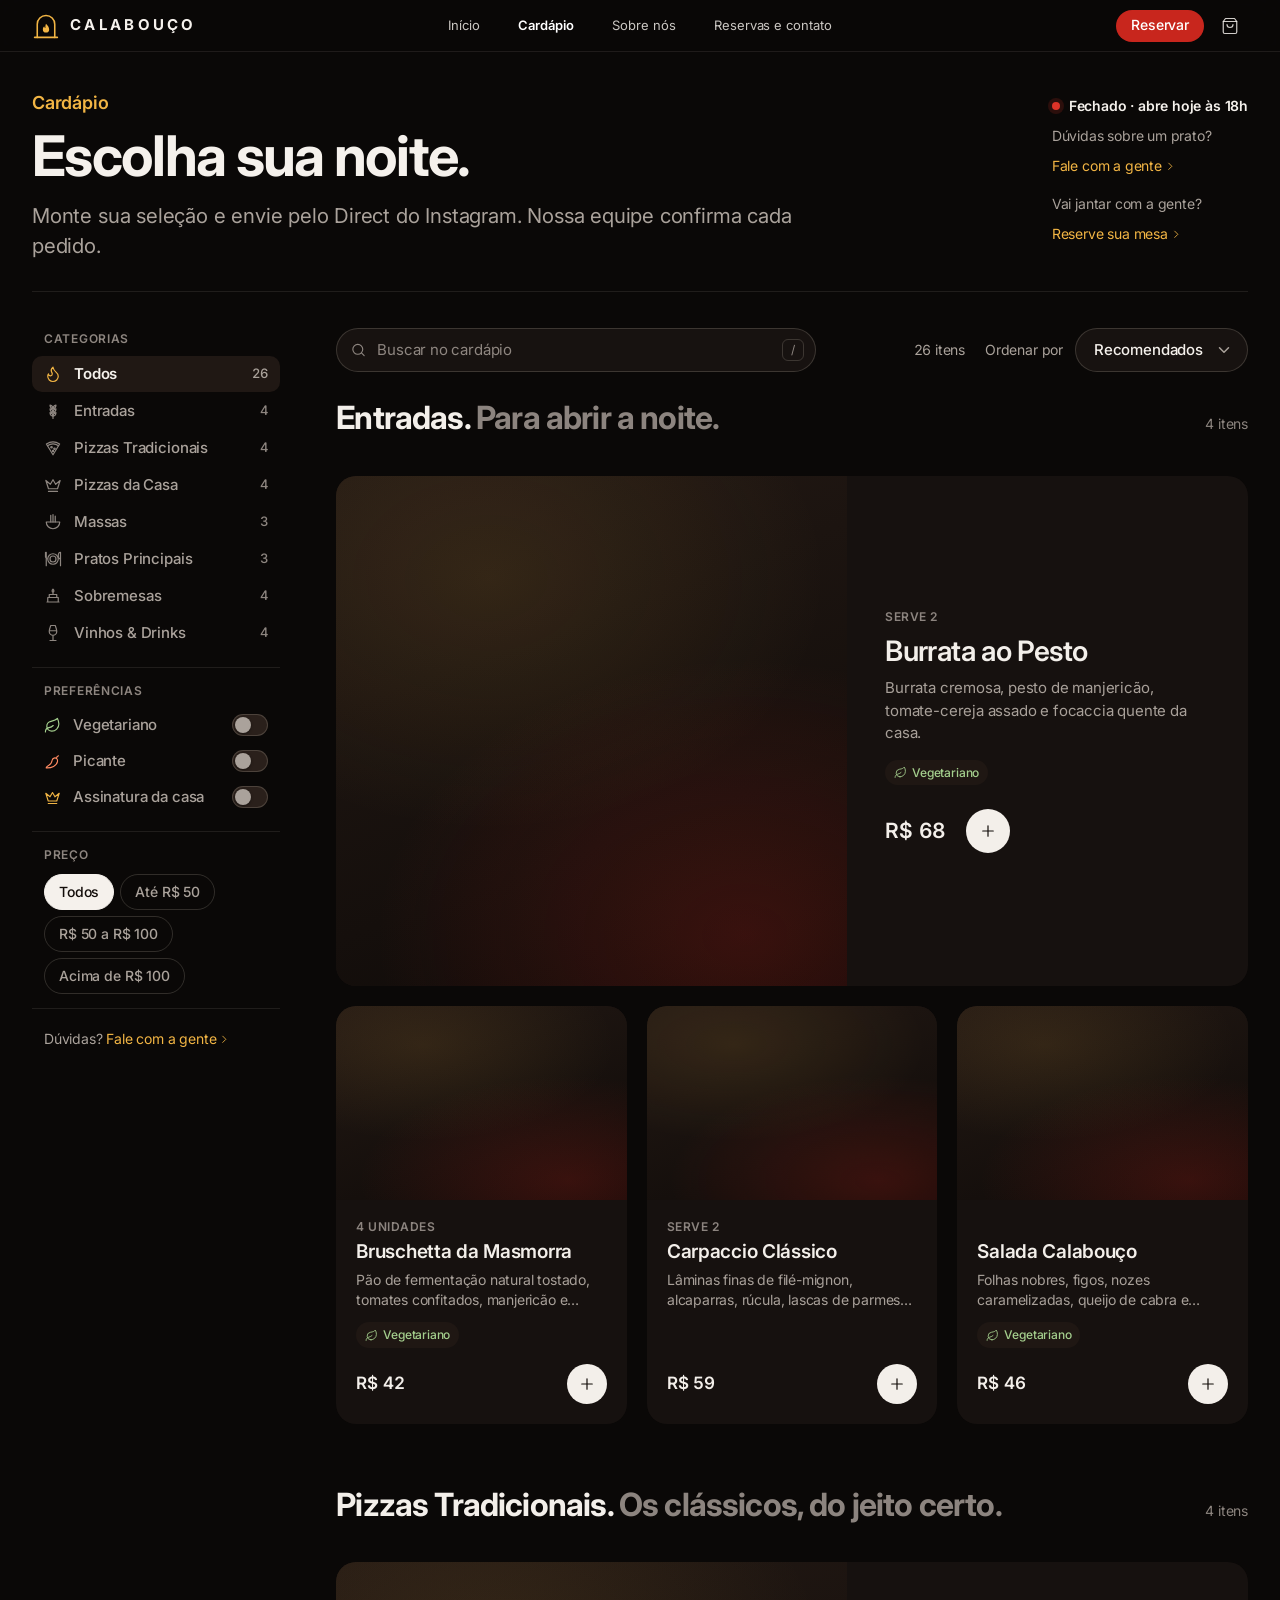
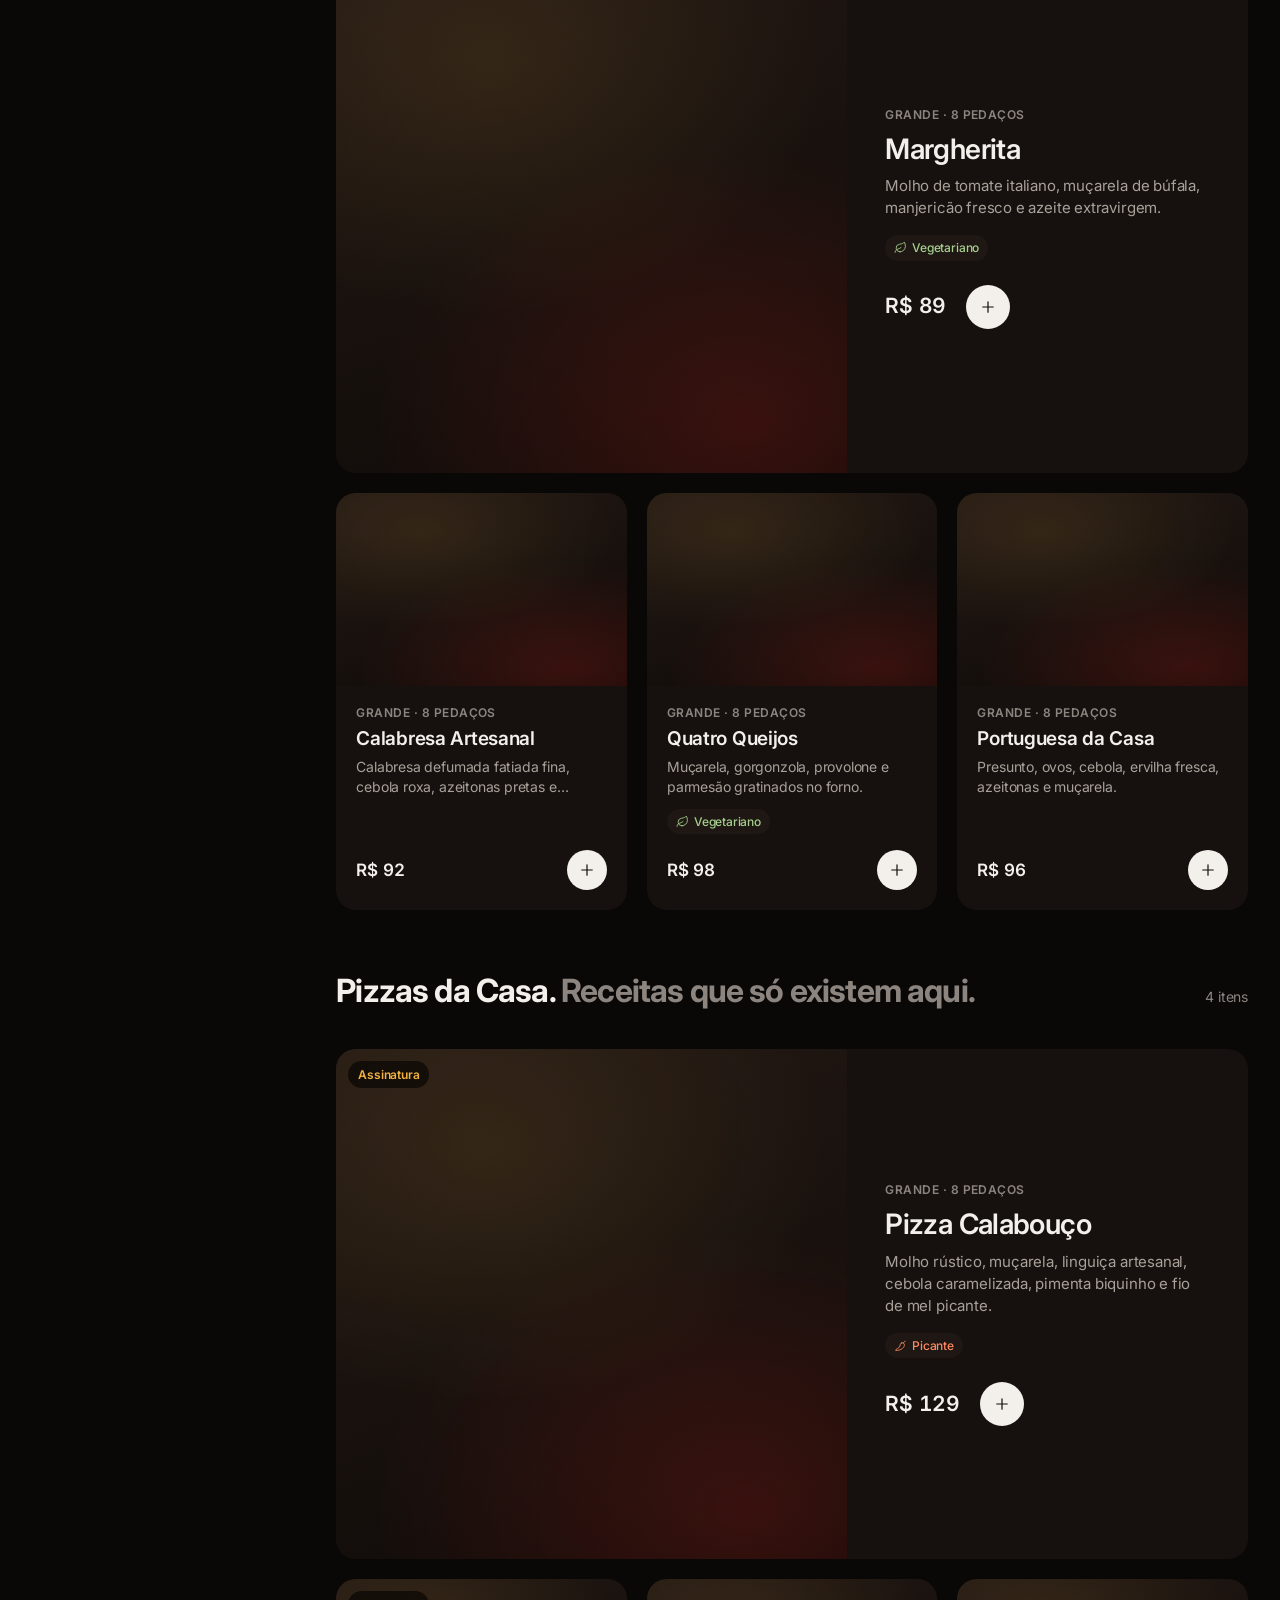
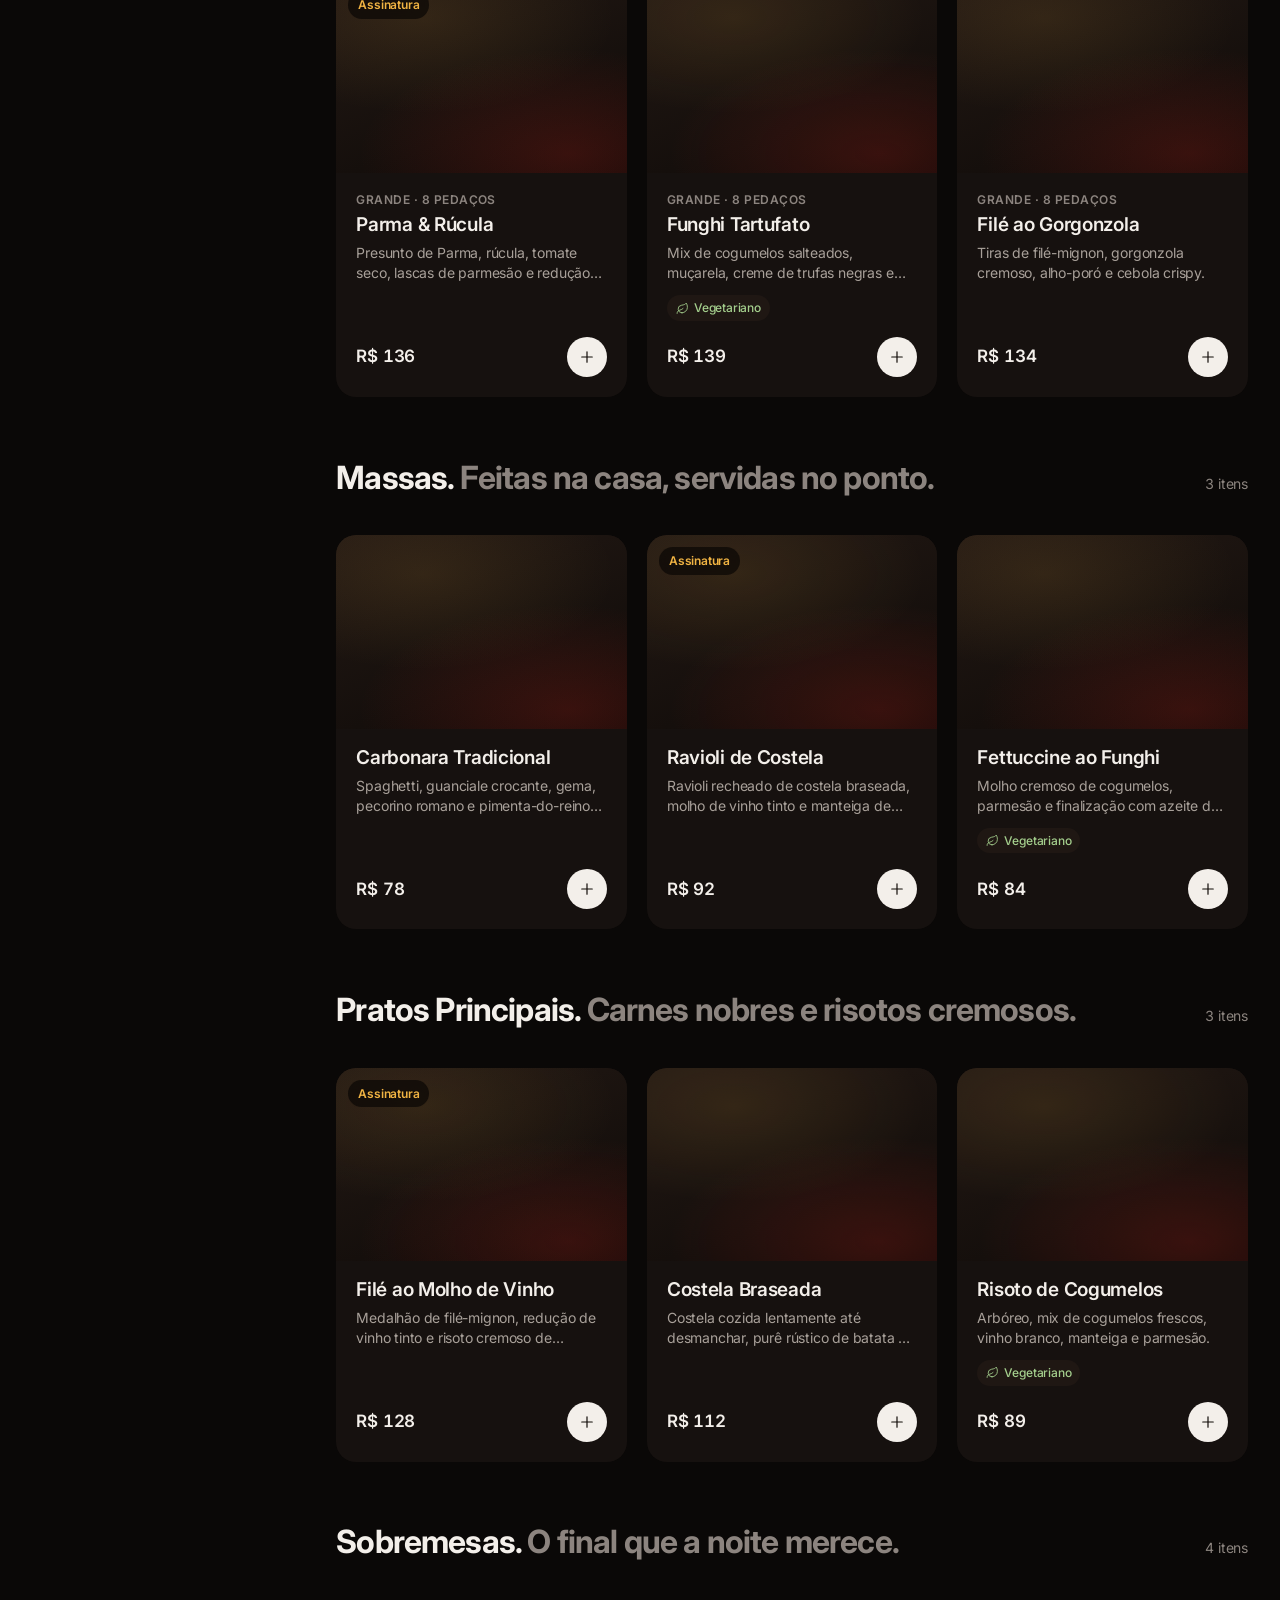
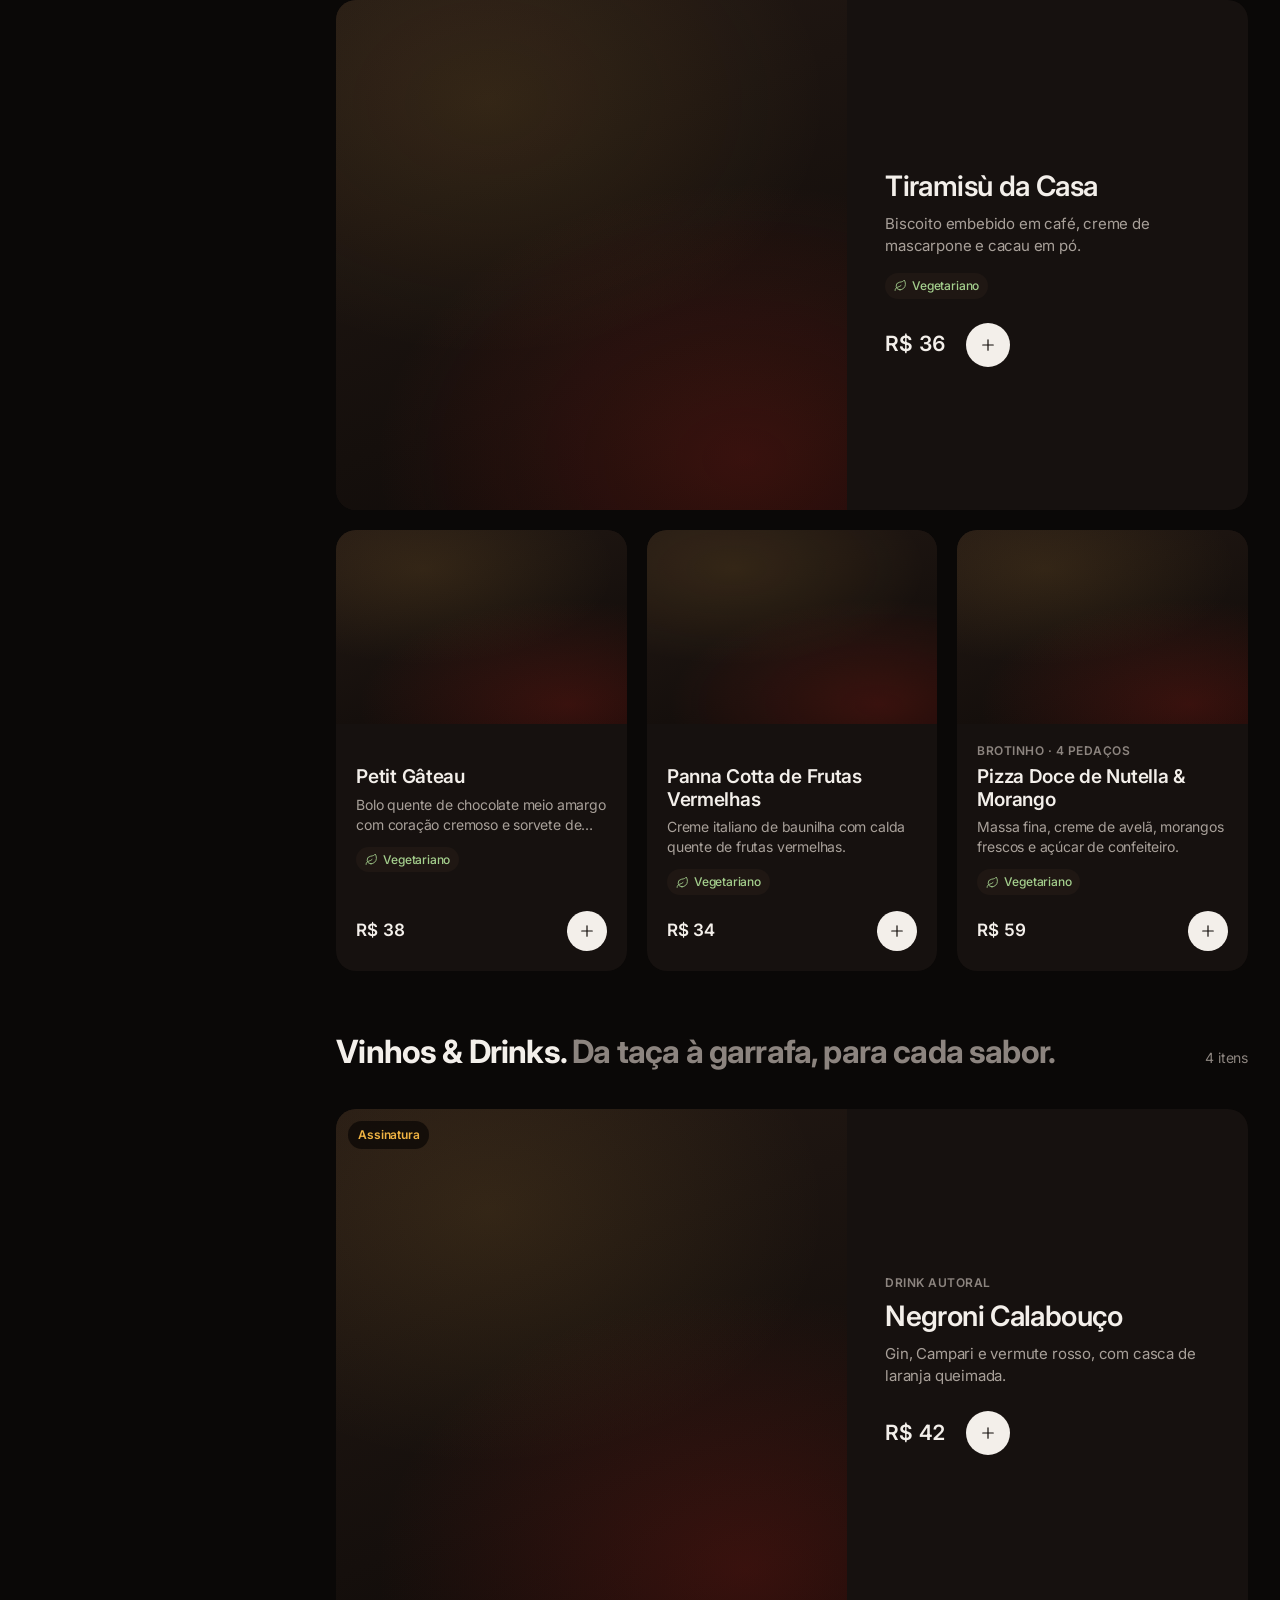
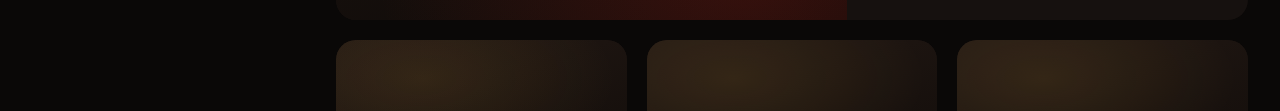
==== commit ba8d83e3: "Reconstrói Cardápio, Sobre e Contato no novo design system - Cardápio: barra lateral de categorias e" ====
--- a/cardapio.html
+++ b/cardapio.html
@@ -4,22 +4,22 @@
   <meta charset="utf-8">
   <meta name="viewport" content="width=device-width, initial-scale=1, viewport-fit=cover">
   <title>Cardápio — Calabouço Restaurante</title>
-  <meta name="description" content="Pizzas tradicionais e da casa, entradas, massas, pratos principais, sobremesas, vinhos e drinks. Filtre por categoria, preço e preferências e monte seu pedido.">
-  <meta name="theme-color" content="#0b0807">
+  <meta name="description" content="Pizzas de forno, massas da casa, carnes nobres, sobremesas e uma carta de vinhos e drinks. Monte sua seleção e envie seu pedido ao Calabouço.">
+  <meta name="theme-color" content="#0a0807">
   <link rel="icon" href="assets/img/favicon.svg" type="image/svg+xml">
 
   <meta property="og:type" content="website">
   <meta property="og:locale" content="pt_BR">
   <meta property="og:site_name" content="Calabouço Restaurante">
   <meta property="og:title" content="Cardápio — Calabouço Restaurante">
-  <meta property="og:description" content="Pizzas tradicionais e da casa, entradas, massas, pratos principais, sobremesas, vinhos e drinks. Filtre por categoria, preço e preferências e monte seu pedido.">
+  <meta property="og:description" content="Pizzas de forno, massas da casa, carnes nobres, sobremesas e uma carta de vinhos e drinks. Monte sua seleção e envie seu pedido ao Calabouço.">
   <meta property="og:image" content="https://images.unsplash.com/photo-1565299624946-b28f40a0ae38?auto=format&fit=crop&w=1200&q=70">
   <meta name="twitter:card" content="summary_large_image">
 
   <link rel="preconnect" href="https://images.unsplash.com">
-  <link rel="preload" href="assets/fonts/cormorant-garamond-latin-500-normal.woff2" as="font" type="font/woff2" crossorigin>
-  <link rel="preload" href="assets/fonts/manrope-latin-wght-normal.woff2" as="font" type="font/woff2" crossorigin>
-  <link rel="stylesheet" href="assets/css/styles.css">
+  <link rel="preload" href="assets/fonts/inter-latin-var.woff2" as="font" type="font/woff2" crossorigin>
+  <link rel="stylesheet" href="assets/css/base.css">
+  <link rel="stylesheet" href="assets/css/pages/cardapio.css">
 
   <script src="assets/js/config.js" defer></script>
   <script src="assets/js/data.js" defer></script>
@@ -29,173 +29,197 @@
 <body>
   <a class="skip-link" href="#conteudo">Pular para o conteúdo</a>
 
-  <header class="site-header" data-header>
-    <div class="container site-header__inner">
-      <a class="brand" href="index.html" aria-label="Calabouço Restaurante — página inicial">
-        <svg class="brand__mark" viewBox="0 0 48 48" aria-hidden="true">
-          <defs>
-            <linearGradient id="flameH" x1="0" y1="1" x2="0" y2="0">
-              <stop offset="0" stop-color="#b8281f"/><stop offset=".6" stop-color="#e0702c"/><stop offset="1" stop-color="#ecc97f"/>
-            </linearGradient>
-          </defs>
-          <g fill="none" stroke="currentColor" stroke-linecap="round">
-            <path d="M7 45V21a17 17 0 0 1 34 0v24" stroke-width="2"/>
-            <path d="M18 45V14.5M24 45V11M30 45V14.5M12 30h24" stroke-width="1" opacity=".5"/>
-            <path d="M4 45h40" stroke-width="2"/>
-          </g>
-          <path d="M24 20c3.6 3.9 6 6.8 6 10.6a6 6 0 0 1-12 0c0-2.4 1.2-4.3 2.6-5.8.1 1.8.9 3 2.2 3.4-.4-3 .1-5.6 1.2-8.2z" fill="url(#flameH)"/>
+  <header class="gnav">
+    <nav class="container container--wide gnav__inner" aria-label="Principal">
+      <a class="brand" href="index.html" aria-label="Calabouço Restaurante — início">
+        <svg class="brand__mark" viewBox="0 0 32 32" aria-hidden="true" fill="none" stroke="currentColor" stroke-width="1.8" stroke-linecap="round" stroke-linejoin="round">
+          <path d="M6 29V14a10 10 0 0 1 20 0v15"/><path d="M3 29h26"/>
+          <path d="M16 13.5c2.2 2.4 3.6 4.1 3.6 6.4a3.6 3.6 0 0 1-7.2 0c0-1.5.7-2.6 1.6-3.5.1 1.1.6 1.8 1.4 2-.3-1.8 0-3.3.6-4.9z" fill="currentColor" stroke="none"/>
         </svg>
-        <span class="brand__text"><span class="brand__name">Calabouço</span><span class="brand__sub">Restaurante · Pizzaria</span></span>
+        <span class="brand__name">Calabouço</span>
       </a>
-      <nav class="site-nav" id="site-nav" aria-label="Principal">
-        <ul>
-          <li><a href="index.html">Início</a></li>
-          <li><a href="cardapio.html" aria-current="page">Cardápio</a></li>
-          <li><a href="sobre.html">Sobre nós</a></li>
-          <li><a href="contato.html">Contato</a></li>
-        </ul>
-        <a class="btn btn--primary btn--sm" href="contato.html#reserva">Reservar mesa</a>
-      </nav>
-      <button class="nav-toggle" type="button" aria-expanded="false" aria-controls="site-nav" aria-label="Abrir menu"><span></span><span></span></button>
+      <div class="gnav__links" id="gnav-links">
+        <a href="index.html">Início</a>
+        <a href="cardapio.html" aria-current="page">Cardápio</a>
+        <a href="sobre.html">Sobre nós</a>
+        <a href="contato.html">Reservas e contato</a>
+      </div>
+      <div class="gnav__actions">
+        <a class="btn btn--primary btn--sm gnav__reserve" href="contato.html#reserva">Reservar</a>
+        <button class="gnav__icon-btn" type="button" data-bag-open aria-label="Abrir sacola"><span data-icon="bag"></span><span class="gnav__badge" data-bag-count hidden>0</span></button>
+        <button class="gnav__icon-btn gnav__toggle" type="button" aria-expanded="false" aria-controls="gnav-links" aria-label="Abrir menu"><span class="bars"><span></span><span></span></span></button>
+      </div>
+    </nav>
+  </header>
+  <main id="conteudo" class="page-top">
+
+    <!-- ============ CABEÇALHO (referência: Apple Store) ============ -->
+    <section class="menu-hero" aria-labelledby="menu-title">
+      <div class="container container--wide menu-hero__inner">
+        <div class="menu-hero__copy">
+          <p class="eyebrow">Cardápio</p>
+          <h1 class="t-headline" id="menu-title">Escolha sua noite.</h1>
+          <p class="t-lead">Monte sua seleção e envie pelo <span data-config="channel-name">WhatsApp</span>. Nossa equipe confirma cada pedido.</p>
+        </div>
+        <div class="menu-hero__aside">
+          <p class="menu-hero__status"><span class="menu-status" data-open-status>Horários da casa</span></p>
+          <p class="menu-hero__help"><span class="menu-hero__q">Dúvidas sobre um prato?</span> <a class="link" data-link="contact" href="contato.html">Fale com a gente <span data-icon="chevron-right"></span></a></p>
+          <p class="menu-hero__help"><span class="menu-hero__q">Vai jantar com a gente?</span> <a class="link" href="contato.html#reserva">Reserve sua mesa <span data-icon="chevron-right"></span></a></p>
+        </div>
+      </div>
+    </section>
+
+    <!-- ============ CARDÁPIO (desktop: Starbucks · celular: iFood/Domino's) ============ -->
+    <section class="menu" data-menu aria-label="Itens do cardápio">
+      <div class="container container--wide menu-layout">
+
+        <aside class="menu-side" aria-label="Categorias e filtros">
+          <div class="menu-cats" role="group" aria-labelledby="menu-cats-title">
+            <p class="side-title" id="menu-cats-title">Categorias</p>
+            <div class="menu-cats__list" data-cat-nav></div>
+          </div>
+
+          <div class="menu-side__slot" data-filters-home>
+            <div class="menu-filters" data-filters-panel>
+              <div class="filter-group" role="group" aria-labelledby="filter-pref-title">
+                <p class="side-title" id="filter-pref-title">Preferências</p>
+                <button type="button" class="pref pref--vegetariano" data-tag-filter="vegetariano" aria-pressed="false">
+                  <span data-icon="leaf"></span><span class="pref__label">Vegetariano</span><span class="pref__switch" aria-hidden="true"></span>
+                </button>
+                <button type="button" class="pref pref--picante" data-tag-filter="picante" aria-pressed="false">
+                  <span data-icon="chili"></span><span class="pref__label">Picante</span><span class="pref__switch" aria-hidden="true"></span>
+                </button>
+                <button type="button" class="pref pref--assinatura" data-tag-filter="assinatura" aria-pressed="false">
+                  <span data-icon="crown"></span><span class="pref__label">Assinatura da casa</span><span class="pref__switch" aria-hidden="true"></span>
+                </button>
+              </div>
+
+              <div class="filter-group" role="group" aria-labelledby="filter-price-title">
+                <p class="side-title" id="filter-price-title">Preço</p>
+                <div class="opt-list">
+                  <button type="button" class="opt" data-price="all" aria-pressed="true"><span class="opt__mark" aria-hidden="true"></span>Todos</button>
+                  <button type="button" class="opt" data-price="ate-50" aria-pressed="false"><span class="opt__mark" aria-hidden="true"></span>Até R$&nbsp;50</button>
+                  <button type="button" class="opt" data-price="50-100" aria-pressed="false"><span class="opt__mark" aria-hidden="true"></span>R$&nbsp;50 a R$&nbsp;100</button>
+                  <button type="button" class="opt" data-price="acima-100" aria-pressed="false"><span class="opt__mark" aria-hidden="true"></span>Acima de R$&nbsp;100</button>
+                </div>
+              </div>
+            </div>
+            <p class="menu-side__help"><span class="menu-side__q">Dúvidas?</span> <a class="link" data-link="contact" href="contato.html">Fale com a gente <span data-icon="chevron-right"></span></a></p>
+          </div>
+        </aside>
+
+        <div class="menu-main">
+          <div class="menu-tools">
+            <div class="search menu-search">
+              <label class="sr-only" for="menu-search">Buscar no cardápio</label>
+              <span data-icon="search"></span>
+              <input class="input" id="menu-search" type="search" placeholder="Buscar no cardápio" autocomplete="off" spellcheck="false" enterkeyhint="search">
+              <kbd class="menu-search__key" aria-hidden="true">/</kbd>
+              <button type="button" class="menu-search__clear" data-search-clear aria-label="Limpar busca" hidden><span data-icon="x"></span></button>
+            </div>
+            <button type="button" class="filters-btn" data-fsheet-open aria-haspopup="dialog" aria-controls="menu-filtros" aria-expanded="false">
+              <span data-icon="sliders"></span>Filtros<span class="filters-btn__badge" data-filters-badge hidden>0</span>
+            </button>
+            <div class="menu-tools__sort" data-sort-home>
+              <label class="sortbox" data-sortbox>
+                <span class="sortbox__label">Ordenar por</span>
+                <select class="select menu-sort" name="ordem">
+                  <option value="recomendados">Recomendados</option>
+                  <option value="menor-preco">Menor preço</option>
+                  <option value="maior-preco">Maior preço</option>
+                  <option value="az">Nome A–Z</option>
+                </select>
+              </label>
+            </div>
+          </div>
+
+          <div class="menu-summary">
+            <p class="menu-count" data-results-count role="status" aria-live="polite" aria-atomic="true">26 itens</p>
+            <div class="menu-active" data-active-filters></div>
+            <button type="button" class="menu-clear" data-clear-filters hidden>Limpar filtros</button>
+          </div>
+
+          <div class="menu-results" data-menu-results aria-busy="true">
+            <noscript><p class="t-lead">Ative o JavaScript para ver o cardápio completo, ou fale com a gente pelo Instagram.</p></noscript>
+          </div>
+
+          <div class="menu-legend">
+            <ul class="menu-legend__tags" aria-label="Legenda dos selos">
+              <li><span class="tag tag--vegetariano"><span data-icon="leaf"></span>Vegetariano</span></li>
+              <li><span class="tag tag--picante"><span data-icon="chili"></span>Picante</span></li>
+              <li><span class="tag tag--assinatura"><span data-icon="crown"></span>Assinatura da casa</span></li>
+            </ul>
+            <p class="menu-legend__note">Pizzas grandes com 8 pedaços · consulte meia a meia.</p>
+          </div>
+        </div>
+
+      </div>
+    </section>
+
+    <!-- ============ FILTROS NO CELULAR (bottom sheet) ============ -->
+    <div class="fsheet-backdrop" data-fsheet-close></div>
+    <div class="fsheet" id="menu-filtros" role="dialog" aria-modal="true" aria-labelledby="fsheet-title" aria-hidden="true">
+      <div class="fsheet__head">
+        <h2 class="fsheet__title" id="fsheet-title">Filtros</h2>
+        <button class="icon-btn fsheet__close" type="button" data-fsheet-close aria-label="Fechar filtros"><span data-icon="x"></span></button>
+      </div>
+      <div class="fsheet__body" data-fsheet-body></div>
+      <div class="fsheet__foot">
+        <button type="button" class="btn btn--ghost" data-fsheet-reset>Limpar</button>
+        <button type="button" class="btn btn--primary" data-fsheet-apply>Ver resultados</button>
+      </div>
     </div>
-  </header>
-
-  <main id="conteudo">
-
-    <section class="page-hero">
-      <div class="hero__bg media"><img src="https://images.unsplash.com/photo-1565299624946-b28f40a0ae38?auto=format&fit=crop&w=1600&q=70" alt="" fetchpriority="high" decoding="async"></div>
-      <div class="container">
-        <span class="kicker reveal">Cardápio</span>
-        <h1 class="display reveal" style="--delay:.08s">Sabores para <em>noites longas</em></h1>
-        <p class="lead reveal" style="--delay:.16s">Das pizzas tradicionais às criações da casa, passando por massas, carnes, sobremesas e vinhos. Monte sua seleção e envie direto para a nossa equipe.</p>
-        <nav class="breadcrumb reveal" style="--delay:.24s" aria-label="Você está em">
-          <a href="index.html">Início</a><span aria-hidden="true">/</span><span aria-current="page">Cardápio</span>
-        </nav>
-      </div>
-    </section>
-
-    <div class="menu-toolbar">
-      <div class="container">
-        <div class="chips" data-cat-chips role="group" aria-label="Categorias do cardápio"></div>
-        <div class="filter-row">
-          <label class="search">
-            <span class="sr-only">Buscar no cardápio</span>
-            <span data-icon="search"></span>
-            <input id="menu-search" class="input" type="search" placeholder="Buscar no cardápio…" autocomplete="off" enterkeyhint="search">
-          </label>
-          <button class="chip chip--sm filters-toggle" type="button" data-filters-toggle aria-expanded="false" aria-controls="filter-extra"><span data-icon="sliders"></span>Filtros</button>
-          <div class="filter-extra" id="filter-extra">
-            <label class="sr-only" for="menu-price">Faixa de preço</label>
-            <select id="menu-price" class="select">
-              <option value="all">Todos os preços</option>
-              <option value="ate-50">Até R$ 50</option>
-              <option value="50-100">R$ 50 a R$ 100</option>
-              <option value="acima-100">Acima de R$ 100</option>
-            </select>
-            <label class="sr-only" for="menu-sort">Ordenar por</label>
-            <select id="menu-sort" class="select">
-              <option value="relevancia">Ordenar por categoria</option>
-              <option value="menor-preco">Menor preço</option>
-              <option value="maior-preco">Maior preço</option>
-              <option value="az">Nome (A–Z)</option>
-            </select>
-            <div class="filter-tags" role="group" aria-label="Preferências">
-              <button class="chip chip--sm" type="button" data-tag-filter="vegetariano" aria-pressed="false"><span data-icon="leaf"></span>Vegetariano</button>
-              <button class="chip chip--sm" type="button" data-tag-filter="picante" aria-pressed="false"><span data-icon="chili"></span>Picante</button>
-              <button class="chip chip--sm" type="button" data-tag-filter="assinatura" aria-pressed="false"><span data-icon="crown"></span>Assinatura</button>
-            </div>
-          </div>
-        </div>
-      </div>
-    </div>
-
-    <section class="section section--tight">
-      <div class="container">
-        <div class="results-bar">
-          <span data-results-count aria-live="polite"></span>
-          <button type="button" data-clear-filters hidden>Limpar filtros</button>
-        </div>
-        <div data-menu-results>
-          <noscript><p class="muted">Ative o JavaScript para navegar pelo cardápio completo.</p></noscript>
-        </div>
-        <div class="legend">
-          <span><span data-icon="leaf" style="color:#9cc28a"></span>Vegetariano</span>
-          <span><span data-icon="chili" style="color:#f07a52"></span>Picante</span>
-          <span><span data-icon="crown" style="color:var(--gold)"></span>Assinatura da casa</span>
-          <span>Pizzas grandes com 8 pedaços · consulte meia a meia · preços em reais, sujeitos a alteração.</span>
-        </div>
-      </div>
-    </section>
-
-    <section class="section section--tight">
-      <div class="container">
-        <div class="cta-band reveal">
-          <div>
-            <span class="kicker">Reservas</span>
-            <h2 class="h2">Sua mesa está <em>à sua espera.</em></h2>
-            <p class="lead">Garanta seu lugar para hoje ou para aquela data especial. Recebemos casais, famílias e grupos.</p>
-          </div>
-          <div class="cta-band__actions">
-            <a class="btn btn--gold" data-link="reserve" href="contato.html#reserva"><span data-channel-icon></span>Reservar agora</a>
-            <a class="btn btn--ghost" href="contato.html#horarios"><span data-icon="clock"></span>Ver horários</a>
-          </div>
-        </div>
-      </div>
-    </section>
   </main>
 
-  <footer class="site-footer">
-    <div class="container">
-      <div class="footer-grid">
-        <div class="footer-about">
-          <a class="brand" href="index.html" aria-label="Calabouço Restaurante — página inicial">
-            <svg class="brand__mark" viewBox="0 0 48 48" aria-hidden="true">
-          <defs>
-            <linearGradient id="flameF" x1="0" y1="1" x2="0" y2="0">
-              <stop offset="0" stop-color="#b8281f"/><stop offset=".6" stop-color="#e0702c"/><stop offset="1" stop-color="#ecc97f"/>
-            </linearGradient>
-          </defs>
-          <g fill="none" stroke="currentColor" stroke-linecap="round">
-            <path d="M7 45V21a17 17 0 0 1 34 0v24" stroke-width="2"/>
-            <path d="M18 45V14.5M24 45V11M30 45V14.5M12 30h24" stroke-width="1" opacity=".5"/>
-            <path d="M4 45h40" stroke-width="2"/>
-          </g>
-          <path d="M24 20c3.6 3.9 6 6.8 6 10.6a6 6 0 0 1-12 0c0-2.4 1.2-4.3 2.6-5.8.1 1.8.9 3 2.2 3.4-.4-3 .1-5.6 1.2-8.2z" fill="url(#flameF)"/>
-        </svg>
-            <span class="brand__text"><span class="brand__name">Calabouço</span><span class="brand__sub">Restaurante · Pizzaria</span></span>
-          </a>
-          <p>Pizzas artesanais, massas, carnes e vinhos em um refúgio de pedra, fogo e luz de velas.</p>
-          <div class="socials">
-            <a class="social-btn" data-link="instagram" href="https://www.instagram.com/calaboucorestaurante/" aria-label="Instagram do Calabouço"><span data-icon="instagram"></span></a>
-            <a class="social-btn" data-link="contact" data-whatsapp-only href="contato.html" aria-label="WhatsApp do Calabouço"><span data-channel-icon></span></a>
-            <a class="social-btn" data-link="maps" href="contato.html" aria-label="Como chegar"><span data-icon="map-pin"></span></a>
-          </div>
-        </div>
-        <div>
-          <h4>Navegação</h4>
-          <ul>
-            <li><a href="index.html">Início</a></li>
-            <li><a href="cardapio.html">Cardápio</a></li>
-            <li><a href="sobre.html">Sobre nós</a></li>
-            <li><a href="contato.html">Contato e reservas</a></li>
-          </ul>
-        </div>
-        <div>
-          <h4>Horários</h4>
-          <ul class="footer-hours" data-hours-list></ul>
-        </div>
-        <div>
-          <h4>Contato</h4>
-          <ul class="footer-contact">
-            <li><span data-icon="map-pin"></span><a data-link="maps" href="contato.html"><span data-config="address-line"></span><br><span data-config="address-city"></span></a></li>
-            <li><span data-icon="phone"></span><a data-link="tel" href="contato.html" data-config="phone"></a></li>
-            <li><span data-icon="instagram"></span><a data-link="instagram" href="https://www.instagram.com/calaboucorestaurante/" data-config="instagram-handle">@calaboucorestaurante</a></li>
-          </ul>
-        </div>
-      </div>
-      <div class="footer-bottom">
+  <footer class="footer">
+    <div class="container container--wide footer__inner">
+      <div class="footer__note">
+        <p>Preços em reais, sujeitos a alteração sem aviso prévio. Imagens meramente ilustrativas.</p>
+        <p>Pedidos e reservas enviados pelo site são confirmados pela nossa equipe.</p>
+      </div>
+      <div class="footer__cols">
+        <div>
+          <h3>Cardápio</h3>
+          <ul>
+            <li><a href="cardapio.html?cat=entradas">Entradas</a></li>
+            <li><a href="cardapio.html?cat=pizzas-da-casa">Pizzas da Casa</a></li>
+            <li><a href="cardapio.html?cat=pizzas-tradicionais">Pizzas Tradicionais</a></li>
+            <li><a href="cardapio.html?cat=massas">Massas</a></li>
+            <li><a href="cardapio.html?cat=pratos-principais">Pratos Principais</a></li>
+            <li><a href="cardapio.html?cat=sobremesas">Sobremesas</a></li>
+            <li><a href="cardapio.html?cat=bebidas">Vinhos &amp; Drinks</a></li>
+          </ul>
+        </div>
+        <div>
+          <h3>A casa</h3>
+          <ul>
+            <li><a href="sobre.html">Nossa história</a></li>
+            <li><a href="sobre.html#depoimentos">Depoimentos</a></li>
+            <li><a data-link="instagram" href="https://www.instagram.com/calaboucorestaurante/">Instagram</a></li>
+          </ul>
+          <h3 style="margin-top:22px">Atendimento</h3>
+          <ul>
+            <li><a href="contato.html#reserva">Reservar mesa</a></li>
+            <li><a data-link="maps" href="contato.html">Como chegar</a></li>
+            <li><a data-link="tel" href="contato.html" data-config="phone">Telefone</a></li>
+          </ul>
+        </div>
+        <div>
+          <h3>Endereço</h3>
+          <ul>
+            <li><span data-config="address-line">Endereço</span></li>
+            <li><span data-config="address-city"></span></li>
+            <li><a data-link="instagram" href="https://www.instagram.com/calaboucorestaurante/" data-config="instagram-handle">@calaboucorestaurante</a></li>
+          </ul>
+        </div>
+        <div>
+          <h3>Horários</h3>
+          <ul class="footer__hours" data-hours-list></ul>
+        </div>
+      </div>
+      <div class="footer__bottom">
         <span>© <span data-config="year">2026</span> Calabouço Restaurante. Todos os direitos reservados.</span>
-        <span>Imagens meramente ilustrativas.</span>
+        <span>Restaurante &amp; Pizzaria · <a data-link="instagram" href="https://www.instagram.com/calaboucorestaurante/" data-config="instagram-handle">@calaboucorestaurante</a></span>
       </div>
     </div>
   </footer>
--- a/assets/css/base.css
+++ b/assets/css/base.css
@@ -0,0 +1,1768 @@
+/* ==========================================================================
+   CALABOUÇO — Design system (base compartilhada)
+   Referências: Apple (estrutura, tipografia, tiles, navegação),
+   iFood/Domino's (sacola e ficha do produto), Airbnb (avaliações),
+   OpenTable (reserva). Paleta: preto, marrom, vermelho e âmbar.
+   ========================================================================== */
+
+@font-face {
+  font-family: "Inter";
+  font-style: normal;
+  font-weight: 100 900;
+  font-display: swap;
+  src: url("../fonts/inter-latin-var.woff2") format("woff2");
+}
+
+:root {
+  /* Superfícies */
+  --bg: #0a0807;
+  --bg-2: #110d0b;
+  --tile: #171210;
+  --tile-2: #201814;
+  --tile-3: #2a201b;
+  --scrim: rgba(10, 8, 7, 0.72);
+
+  /* Marca */
+  --red: #c8261d;
+  --red-hover: #de3328;
+  --red-deep: #6b120d;
+  --brown: #4a2c1d;
+  --brown-2: #2b1a12;
+  --amber: #f2b544;
+  --amber-2: #ffd27a;
+
+  /* Texto */
+  --text: #f5f1ec;
+  --text-2: #aaa29b;
+  --text-3: #8e8680;
+
+  /* Linhas */
+  --line: rgba(255, 240, 225, 0.09);
+  --line-2: rgba(255, 240, 225, 0.16);
+
+  /* Tipografia */
+  --font: "Inter", -apple-system, BlinkMacSystemFont, "SF Pro Display", "Segoe UI", Roboto, Helvetica, Arial,
+    sans-serif;
+
+  /* Layout */
+  --nav-h: 52px;
+  --max: 1200px;
+  --wide: 1440px;
+  --gutter: clamp(16px, 4vw, 32px);
+  --radius-sm: 12px;
+  --radius: 20px;
+  --radius-lg: 28px;
+
+  /* Movimento (curva usada pela Apple) */
+  --ease: cubic-bezier(0.28, 0.11, 0.32, 1);
+  --ease-out: cubic-bezier(0.22, 1, 0.36, 1);
+}
+
+/* ---------- Reset ---------- */
+*,
+*::before,
+*::after {
+  box-sizing: border-box;
+}
+
+html {
+  -webkit-text-size-adjust: 100%;
+  scroll-behavior: smooth;
+  scroll-padding-top: calc(var(--nav-h) + 16px);
+}
+
+body {
+  margin: 0;
+  min-height: 100vh;
+  background: var(--bg);
+  color: var(--text);
+  font-family: var(--font);
+  font-size: 17px;
+  line-height: 1.47;
+  letter-spacing: -0.011em;
+  font-optical-sizing: auto;
+  -webkit-font-smoothing: antialiased;
+  -moz-osx-font-smoothing: grayscale;
+  text-rendering: optimizeLegibility;
+  overflow-x: hidden;
+}
+
+img,
+svg,
+video {
+  display: block;
+  max-width: 100%;
+}
+img {
+  height: auto;
+}
+a {
+  color: inherit;
+  text-decoration: none;
+}
+button,
+input,
+select,
+textarea {
+  font: inherit;
+  color: inherit;
+  letter-spacing: inherit;
+}
+button {
+  cursor: pointer;
+  background: none;
+  border: 0;
+  padding: 0;
+}
+ul,
+ol {
+  margin: 0;
+  padding: 0;
+  list-style: none;
+}
+h1,
+h2,
+h3,
+h4,
+p,
+figure,
+blockquote {
+  margin: 0;
+}
+::selection {
+  background: var(--red);
+  color: #fff;
+}
+:focus-visible {
+  outline: 2px solid var(--amber);
+  outline-offset: 3px;
+  border-radius: 6px;
+}
+
+.skip-link {
+  position: absolute;
+  left: 12px;
+  top: -60px;
+  z-index: 400;
+  padding: 10px 16px;
+  border-radius: 999px;
+  background: var(--amber);
+  color: #1a1009;
+  font-weight: 600;
+  font-size: 14px;
+  transition: top 0.2s;
+}
+.skip-link:focus {
+  top: 10px;
+}
+
+.sr-only {
+  position: absolute !important;
+  width: 1px;
+  height: 1px;
+  padding: 0;
+  margin: -1px;
+  overflow: hidden;
+  clip: rect(0, 0, 0, 0);
+  white-space: nowrap;
+  border: 0;
+}
+
+/* ---------- Layout ---------- */
+.container {
+  width: 100%;
+  max-width: calc(var(--max) + var(--gutter) * 2);
+  margin-inline: auto;
+  padding-inline: var(--gutter);
+}
+.container--wide {
+  max-width: calc(var(--wide) + var(--gutter) * 2);
+}
+.section {
+  padding-block: clamp(72px, 10vw, 140px);
+}
+.section--tight {
+  padding-block: clamp(48px, 6vw, 88px);
+}
+.section--alt {
+  background: var(--bg-2);
+}
+.section-head {
+  max-width: 820px;
+  margin-bottom: clamp(32px, 5vw, 56px);
+}
+.section-head--center {
+  margin-inline: auto;
+  text-align: center;
+}
+.section-head--split {
+  max-width: none;
+  display: flex;
+  flex-wrap: wrap;
+  align-items: flex-end;
+  justify-content: space-between;
+  gap: 16px 32px;
+}
+
+/* ---------- Tipografia (escala inspirada na Apple) ---------- */
+.eyebrow {
+  display: block;
+  font-size: clamp(15px, 1.4vw, 19px);
+  font-weight: 600;
+  letter-spacing: -0.01em;
+  color: var(--amber);
+  margin-bottom: 10px;
+}
+.t-hero {
+  font-size: clamp(48px, 9vw, 112px);
+  font-weight: 700;
+  line-height: 1;
+  letter-spacing: -0.035em;
+}
+.t-headline {
+  font-size: clamp(36px, 5.6vw, 72px);
+  font-weight: 700;
+  line-height: 1.04;
+  letter-spacing: -0.03em;
+}
+.t-title {
+  font-size: clamp(28px, 3.6vw, 44px);
+  font-weight: 600;
+  line-height: 1.08;
+  letter-spacing: -0.022em;
+}
+.t-card {
+  font-size: clamp(21px, 2vw, 26px);
+  font-weight: 600;
+  line-height: 1.15;
+  letter-spacing: -0.018em;
+}
+.t-subhead {
+  font-size: clamp(19px, 2.1vw, 28px);
+  font-weight: 400;
+  line-height: 1.25;
+  letter-spacing: -0.015em;
+  color: var(--text);
+}
+.t-lead {
+  font-size: clamp(17px, 1.6vw, 21px);
+  line-height: 1.45;
+  color: var(--text-2);
+  max-width: 62ch;
+}
+.t-small {
+  font-size: 14px;
+  line-height: 1.43;
+  color: var(--text-2);
+}
+.t-micro {
+  font-size: 12px;
+  line-height: 1.33;
+  color: var(--text-3);
+}
+.muted {
+  color: var(--text-2);
+}
+.accent {
+  color: var(--amber);
+}
+.gradient-text {
+  background: linear-gradient(100deg, var(--amber-2) 0%, var(--amber) 35%, #e0612c 70%, var(--red-hover) 100%);
+  -webkit-background-clip: text;
+  background-clip: text;
+  color: transparent;
+}
+.tabular {
+  font-variant-numeric: tabular-nums;
+}
+
+/* ---------- Botões e links (pílulas estilo Apple) ---------- */
+.btn {
+  display: inline-flex;
+  align-items: center;
+  justify-content: center;
+  gap: 8px;
+  min-height: 44px;
+  padding: 0 22px;
+  border-radius: 980px;
+  border: 1px solid transparent;
+  font-size: 17px;
+  font-weight: 500;
+  letter-spacing: -0.01em;
+  white-space: nowrap;
+  transition: background-color 0.3s var(--ease), color 0.3s var(--ease), border-color 0.3s var(--ease),
+    transform 0.3s var(--ease);
+}
+.btn .icon {
+  width: 18px;
+  height: 18px;
+}
+.btn:active {
+  transform: scale(0.98);
+}
+.btn--primary {
+  background: var(--red);
+  color: #fff;
+}
+.btn--primary:hover {
+  background: var(--red-hover);
+}
+.btn--secondary {
+  border-color: var(--amber);
+  color: var(--amber);
+}
+.btn--secondary:hover {
+  background: var(--amber);
+  color: #1a1009;
+}
+.btn--light {
+  background: var(--text);
+  color: #120c09;
+}
+.btn--light:hover {
+  background: #fff;
+}
+.btn--ghost {
+  border-color: var(--line-2);
+  color: var(--text);
+}
+.btn--ghost:hover {
+  border-color: var(--text-2);
+  background: rgba(255, 255, 255, 0.04);
+}
+.btn--sm {
+  min-height: 32px;
+  padding: 0 14px;
+  font-size: 14px;
+}
+.btn--lg {
+  min-height: 52px;
+  padding: 0 28px;
+  font-size: 18px;
+}
+.btn--block {
+  width: 100%;
+}
+.btn[disabled],
+.btn[aria-disabled="true"] {
+  opacity: 0.4;
+  pointer-events: none;
+}
+
+.btn-row {
+  display: flex;
+  flex-wrap: wrap;
+  gap: 14px;
+  align-items: center;
+}
+.btn-row--center {
+  justify-content: center;
+}
+
+/* Link com chevron "Saiba mais ›" */
+.link {
+  display: inline-flex;
+  align-items: center;
+  gap: 2px;
+  color: var(--amber);
+  font-weight: 400;
+  font-size: inherit;
+}
+.link .icon {
+  width: 0.9em;
+  height: 0.9em;
+  transition: transform 0.3s var(--ease);
+}
+.link:hover {
+  text-decoration: underline;
+  text-underline-offset: 3px;
+}
+.link:hover .icon {
+  transform: translateX(2px);
+}
+.link-row {
+  display: flex;
+  flex-wrap: wrap;
+  gap: 8px 32px;
+  justify-content: center;
+  font-size: clamp(17px, 1.6vw, 21px);
+}
+
+.icon {
+  display: inline-flex;
+  width: 20px;
+  height: 20px;
+  flex-shrink: 0;
+}
+.icon svg {
+  width: 100%;
+  height: 100%;
+}
+
+/* ---------- Faixa superior (ribbon, estilo Apple) ---------- */
+.ribbon {
+  position: relative;
+  z-index: 60;
+  margin-top: var(--nav-h);
+  padding: 12px var(--gutter);
+  text-align: center;
+  font-size: 14px;
+  color: var(--text-2);
+  background: var(--bg-2);
+  border-bottom: 1px solid var(--line);
+}
+.ribbon a {
+  color: var(--amber);
+}
+.ribbon a:hover {
+  text-decoration: underline;
+}
+
+/* ---------- Navegação global (estilo Apple) ---------- */
+.gnav {
+  position: fixed;
+  inset: 0 0 auto;
+  z-index: 100;
+  height: var(--nav-h);
+  background: rgba(10, 8, 7, 0.86);
+  -webkit-backdrop-filter: saturate(180%) blur(20px);
+  backdrop-filter: saturate(180%) blur(20px);
+  border-bottom: 1px solid var(--line);
+}
+.gnav__inner {
+  height: 100%;
+  display: grid;
+  grid-template-columns: 1fr auto 1fr;
+  align-items: center;
+  gap: 24px;
+}
+.brand {
+  display: inline-flex;
+  align-items: center;
+  gap: 10px;
+  flex-shrink: 0;
+  color: var(--text);
+}
+.brand__mark {
+  width: 28px;
+  height: 28px;
+  color: var(--amber);
+}
+.brand__name {
+  font-size: 15px;
+  font-weight: 700;
+  letter-spacing: 0.22em;
+  text-transform: uppercase;
+}
+.gnav__links {
+  display: flex;
+  align-items: center;
+  gap: clamp(20px, 3vw, 40px);
+}
+.gnav__links a {
+  font-size: 13px;
+  font-weight: 400;
+  letter-spacing: -0.005em;
+  color: rgba(245, 241, 236, 0.82);
+  transition: color 0.25s;
+}
+.gnav__links a:hover,
+.gnav__links a[aria-current="page"] {
+  color: #fff;
+}
+.gnav__links a[aria-current="page"] {
+  font-weight: 600;
+}
+.gnav__actions {
+  justify-self: end;
+  display: flex;
+  align-items: center;
+  gap: 8px;
+}
+.gnav__icon-btn {
+  position: relative;
+  display: grid;
+  place-items: center;
+  width: 36px;
+  height: 36px;
+  border-radius: 50%;
+  color: rgba(245, 241, 236, 0.85);
+  transition: background-color 0.25s, color 0.25s;
+}
+.gnav__icon-btn:hover {
+  background: rgba(255, 255, 255, 0.07);
+  color: #fff;
+}
+.gnav__icon-btn .icon {
+  width: 18px;
+  height: 18px;
+}
+.gnav__badge {
+  position: absolute;
+  top: 3px;
+  right: 1px;
+  min-width: 17px;
+  height: 17px;
+  padding: 0 4px;
+  border-radius: 999px;
+  display: grid;
+  place-items: center;
+  background: var(--red);
+  color: #fff;
+  font-size: 10.5px;
+  font-weight: 700;
+  line-height: 1;
+}
+.gnav__badge[hidden] {
+  display: none;
+}
+.gnav__toggle {
+  display: none;
+}
+
+@media (max-width: 833px) {
+  :root {
+    --nav-h: 48px;
+  }
+  .gnav {
+    background: rgba(10, 8, 7, 0.94);
+  }
+  .gnav__inner {
+    grid-template-columns: 1fr auto;
+  }
+  .gnav__links {
+    position: fixed;
+    inset: var(--nav-h) 0 0;
+    z-index: 99;
+    flex-direction: column;
+    align-items: stretch;
+    gap: 0;
+    padding: 20px var(--gutter) 40px;
+    background: var(--bg);
+    opacity: 0;
+    visibility: hidden;
+    transform: translateY(-8px);
+    transition: opacity 0.35s var(--ease), transform 0.35s var(--ease), visibility 0.35s;
+  }
+  .gnav__links.is-open {
+    opacity: 1;
+    visibility: visible;
+    transform: none;
+  }
+  .gnav__links a {
+    padding: 12px 0;
+    font-size: 28px;
+    font-weight: 600;
+    letter-spacing: -0.02em;
+    color: var(--text);
+    border-bottom: 1px solid var(--line);
+  }
+  .gnav__links a[aria-current="page"] {
+    color: var(--amber);
+  }
+  .gnav__toggle {
+    display: grid;
+  }
+  .gnav__toggle .bars {
+    position: relative;
+    width: 18px;
+    height: 12px;
+  }
+  .gnav__toggle .bars span {
+    position: absolute;
+    left: 0;
+    right: 0;
+    height: 1.5px;
+    background: currentColor;
+    border-radius: 2px;
+    transition: transform 0.35s var(--ease), top 0.35s var(--ease);
+  }
+  .gnav__toggle .bars span:nth-child(1) {
+    top: 2px;
+  }
+  .gnav__toggle .bars span:nth-child(2) {
+    top: 9px;
+  }
+  .gnav__toggle[aria-expanded="true"] .bars span:nth-child(1) {
+    top: 5.5px;
+    transform: rotate(45deg);
+  }
+  .gnav__toggle[aria-expanded="true"] .bars span:nth-child(2) {
+    top: 5.5px;
+    transform: rotate(-45deg);
+  }
+  .gnav__reserve {
+    display: none;
+  }
+  body.nav-open {
+    overflow: hidden;
+  }
+}
+
+/* Espaço para a navegação fixa em páginas sem ribbon */
+.page-top {
+  padding-top: var(--nav-h);
+}
+
+/* ---------- Mídia com fallback ---------- */
+.media {
+  position: relative;
+  overflow: hidden;
+  background: radial-gradient(120% 90% at 30% 20%, rgba(242, 181, 68, 0.1), transparent 55%),
+    radial-gradient(120% 90% at 80% 90%, rgba(200, 38, 29, 0.22), transparent 60%),
+    linear-gradient(160deg, #241a15, #0f0b09);
+}
+.media > img,
+.media > video {
+  width: 100%;
+  height: 100%;
+  object-fit: cover;
+}
+.media.is-fallback > img {
+  display: none;
+}
+/* Ícone discreto da categoria quando a foto não carrega */
+.media.is-fallback::after {
+  content: "";
+  position: absolute;
+  inset: 0;
+  margin: auto;
+  width: clamp(36px, 22%, 88px);
+  aspect-ratio: 1;
+  opacity: 0.32;
+  background: center / contain no-repeat var(--fallback-icon, var(--fb-flame));
+}
+.media--hero.is-fallback::after,
+.media--bare.is-fallback::after {
+  display: none;
+}
+:root {
+  --fb-flame: url("data:image/svg+xml,%3Csvg xmlns='http://www.w3.org/2000/svg' viewBox='0 0 24 24' fill='none' stroke='%23f2b544' stroke-width='1' stroke-linecap='round' stroke-linejoin='round'%3E%3Cpath d='M8.5 14.5A2.5 2.5 0 0 0 11 12c0-1.38-.5-2-1-3-1.07-2.14-.22-4.05 2-6 .5 2.5 2 4.9 4 6.5 2 1.6 3 3.5 3 5.5a7 7 0 1 1-14 0c0-1.15.43-2.29 1-3a2.5 2.5 0 0 0 2.5 2.5z'/%3E%3C/svg%3E");
+  --fb-pizza: url("data:image/svg+xml,%3Csvg xmlns='http://www.w3.org/2000/svg' viewBox='0 0 24 24' fill='none' stroke='%23f2b544' stroke-width='1' stroke-linecap='round' stroke-linejoin='round'%3E%3Cpath d='M12 21 3.2 6.6A16 16 0 0 1 20.8 6.6Z'/%3E%3Cpath d='M4.6 8.9a13.5 13.5 0 0 1 14.8 0'/%3E%3Ccircle cx='10' cy='11' r='1'/%3E%3Ccircle cx='14' cy='13' r='1'/%3E%3Ccircle cx='12' cy='16' r='.8'/%3E%3C/svg%3E");
+  --fb-wine: url("data:image/svg+xml,%3Csvg xmlns='http://www.w3.org/2000/svg' viewBox='0 0 24 24' fill='none' stroke='%23f2b544' stroke-width='1' stroke-linecap='round' stroke-linejoin='round'%3E%3Cpath d='M8 22h8M12 15v7M12 15a5 5 0 0 0 5-5c0-2-.5-4-2-8H9c-1.5 4-2 6-2 8a5 5 0 0 0 5 5Z'/%3E%3Cpath d='M7.3 9h9.4'/%3E%3C/svg%3E");
+  --fb-pasta: url("data:image/svg+xml,%3Csvg xmlns='http://www.w3.org/2000/svg' viewBox='0 0 24 24' fill='none' stroke='%23f2b544' stroke-width='1' stroke-linecap='round' stroke-linejoin='round'%3E%3Cpath d='M3 12h18a9 9 0 0 1-18 0Z'/%3E%3Cpath d='M9 12V3M12 12V2M15 12V4'/%3E%3C/svg%3E");
+  --fb-dessert: url("data:image/svg+xml,%3Csvg xmlns='http://www.w3.org/2000/svg' viewBox='0 0 24 24' fill='none' stroke='%23f2b544' stroke-width='1' stroke-linecap='round' stroke-linejoin='round'%3E%3Cpath d='M4 20h16M5 20v-6h14v6M7 14V10h10v4M12 10V7'/%3E%3Cpath d='M12 3c.8.9 1.2 1.6 1.2 2.2a1.2 1.2 0 0 1-2.4 0c0-.6.4-1.3 1.2-2.2Z'/%3E%3C/svg%3E");
+  --fb-plate: url("data:image/svg+xml,%3Csvg xmlns='http://www.w3.org/2000/svg' viewBox='0 0 24 24' fill='none' stroke='%23f2b544' stroke-width='1' stroke-linecap='round' stroke-linejoin='round'%3E%3Ccircle cx='12' cy='12' r='7'/%3E%3Ccircle cx='12' cy='12' r='4'/%3E%3Cpath d='M2 3v6a2 2 0 0 0 2 2M3 3v18M22 3v18M22 3c-2 0-3 2-3 5s1 4 3 4'/%3E%3C/svg%3E");
+  --fb-glass: url("data:image/svg+xml,%3Csvg xmlns='http://www.w3.org/2000/svg' viewBox='0 0 24 24' fill='none' stroke='%23f2b544' stroke-width='1' stroke-linecap='round' stroke-linejoin='round'%3E%3Cpath d='M4 3h16l-8 9Z'/%3E%3Cpath d='M12 12v9M8 21h8'/%3E%3Cpath d='M7 6.5h10'/%3E%3C/svg%3E");
+}
+.fb-pizza {
+  --fallback-icon: var(--fb-pizza);
+}
+.fb-wine {
+  --fallback-icon: var(--fb-wine);
+}
+.fb-pasta {
+  --fallback-icon: var(--fb-pasta);
+}
+.fb-dessert {
+  --fallback-icon: var(--fb-dessert);
+}
+.fb-plate {
+  --fallback-icon: var(--fb-plate);
+}
+.fb-glass {
+  --fallback-icon: var(--fb-glass);
+}
+
+/* ---------- Tiles (blocos promocionais estilo Apple) ---------- */
+.tile {
+  position: relative;
+  overflow: hidden;
+  isolation: isolate;
+  display: flex;
+  flex-direction: column;
+  align-items: center;
+  text-align: center;
+  background: var(--tile);
+  color: var(--text);
+}
+.tile__bg {
+  position: absolute;
+  inset: 0;
+  z-index: -2;
+}
+.tile__bg::after {
+  content: "";
+  position: absolute;
+  inset: 0;
+  background: linear-gradient(180deg, rgba(10, 8, 7, 0.85) 0%, rgba(10, 8, 7, 0.35) 38%, rgba(10, 8, 7, 0) 60%),
+    linear-gradient(0deg, rgba(10, 8, 7, 0.55) 0%, transparent 30%);
+}
+.tile__copy {
+  position: relative;
+  padding: clamp(44px, 6vw, 64px) var(--gutter) 0;
+  max-width: 820px;
+}
+.tile__copy .t-subhead {
+  margin-top: 8px;
+}
+.tile__copy .btn-row,
+.tile__copy .link-row {
+  margin-top: 22px;
+  justify-content: center;
+}
+.tile--full {
+  min-height: min(92vh, 860px);
+}
+.tile__bg img[data-parallax] {
+  transform: scale(1.08);
+  transform-origin: center 30%;
+  will-change: transform;
+}
+.tile--half {
+  min-height: clamp(420px, 52vw, 640px);
+  border-radius: 0;
+}
+.tile-grid {
+  display: grid;
+  grid-template-columns: repeat(2, minmax(0, 1fr));
+  gap: 12px;
+  padding: 12px;
+}
+.tile-grid .tile {
+  border-radius: var(--radius);
+}
+@media (max-width: 833px) {
+  .tile-grid {
+    grid-template-columns: 1fr;
+  }
+}
+
+/* ---------- Galeria horizontal (estilo Apple "Conheça") ---------- */
+.scroller {
+  position: relative;
+}
+.scroller__track {
+  display: grid;
+  grid-auto-flow: column;
+  grid-auto-columns: clamp(260px, 26vw, 340px);
+  gap: 20px;
+  overflow-x: auto;
+  scroll-snap-type: x mandatory;
+  scroll-padding-inline: max(var(--gutter), calc((100vw - var(--max)) / 2));
+  padding: 8px max(var(--gutter), calc((100vw - var(--max)) / 2)) 28px;
+  scrollbar-width: none;
+}
+.scroller__track::-webkit-scrollbar {
+  display: none;
+}
+.scroller__track > * {
+  scroll-snap-align: start;
+}
+.scroller__controls {
+  display: flex;
+  justify-content: flex-end;
+  gap: 12px;
+  max-width: calc(var(--max) + var(--gutter) * 2);
+  margin-inline: auto;
+  padding-inline: var(--gutter);
+}
+.circle-btn {
+  display: grid;
+  place-items: center;
+  width: 40px;
+  height: 40px;
+  border-radius: 50%;
+  background: var(--tile-2);
+  color: var(--text);
+  transition: background-color 0.25s, opacity 0.25s;
+}
+.circle-btn:hover {
+  background: var(--tile-3);
+}
+.circle-btn[disabled] {
+  opacity: 0.35;
+  cursor: default;
+}
+.circle-btn .icon {
+  width: 18px;
+  height: 18px;
+}
+
+/* ---------- Cartão de produto (vitrine) ---------- */
+.product-card {
+  position: relative;
+  display: flex;
+  flex-direction: column;
+  border-radius: var(--radius);
+  background: var(--tile);
+  overflow: hidden;
+  cursor: pointer;
+  transition: transform 0.45s var(--ease), box-shadow 0.45s var(--ease);
+}
+.product-card:hover {
+  transform: scale(1.015);
+  box-shadow: 0 20px 50px -20px rgba(0, 0, 0, 0.9);
+}
+.product-card .media {
+  aspect-ratio: 1 / 1;
+}
+.product-card .media img {
+  transition: transform 0.8s var(--ease);
+}
+.product-card:hover .media img {
+  transform: scale(1.04);
+}
+.product-card__body {
+  display: flex;
+  flex-direction: column;
+  flex: 1;
+  padding: 18px 20px 20px;
+}
+.product-card__eyebrow {
+  font-size: 12px;
+  font-weight: 600;
+  letter-spacing: 0.02em;
+  color: var(--amber);
+  text-transform: uppercase;
+  margin-bottom: 6px;
+}
+.product-card__name {
+  font-size: 19px;
+  font-weight: 600;
+  line-height: 1.2;
+  letter-spacing: -0.015em;
+}
+.product-card__desc {
+  margin-top: 6px;
+  font-size: 14px;
+  line-height: 1.43;
+  color: var(--text-2);
+  display: -webkit-box;
+  -webkit-line-clamp: 2;
+  -webkit-box-orient: vertical;
+  overflow: hidden;
+}
+.product-card__foot {
+  margin-top: auto;
+  padding-top: 16px;
+  display: flex;
+  align-items: center;
+  justify-content: space-between;
+  gap: 12px;
+}
+.price {
+  font-size: 17px;
+  font-weight: 600;
+  font-variant-numeric: tabular-nums;
+  letter-spacing: -0.01em;
+}
+.price small {
+  font-size: 12px;
+  font-weight: 400;
+  color: var(--text-3);
+  margin-right: 2px;
+}
+
+/* Botão redondo "+" (iFood/Apple Store) */
+.add-btn {
+  display: grid;
+  place-items: center;
+  width: 40px;
+  height: 40px;
+  border-radius: 50%;
+  background: var(--text);
+  color: #120c09;
+  flex-shrink: 0;
+  transition: background-color 0.25s, transform 0.25s var(--ease);
+}
+.add-btn:hover {
+  background: var(--amber);
+}
+.add-btn:active {
+  transform: scale(0.92);
+}
+.add-btn .icon {
+  width: 18px;
+  height: 18px;
+}
+.add-btn.is-added {
+  background: var(--amber);
+}
+
+/* Selos */
+.tag {
+  display: inline-flex;
+  align-items: center;
+  gap: 5px;
+  padding: 4px 9px;
+  border-radius: 999px;
+  font-size: 12px;
+  font-weight: 500;
+  background: var(--tile-2);
+  color: var(--text-2);
+}
+.tag .icon {
+  width: 13px;
+  height: 13px;
+}
+.tag--vegetariano {
+  color: #a6d18f;
+}
+.tag--picante {
+  color: #ff8b62;
+}
+.tag--assinatura {
+  color: var(--amber);
+}
+.tags {
+  display: flex;
+  flex-wrap: wrap;
+  gap: 6px;
+}
+.badge-float {
+  position: absolute;
+  top: 12px;
+  left: 12px;
+  z-index: 2;
+  padding: 5px 10px;
+  border-radius: 999px;
+  background: rgba(10, 8, 7, 0.7);
+  -webkit-backdrop-filter: blur(10px);
+  backdrop-filter: blur(10px);
+  font-size: 12px;
+  font-weight: 600;
+  color: var(--amber);
+}
+
+/* ---------- Linha de produto (lista estilo iFood) ---------- */
+.product-row {
+  display: grid;
+  grid-template-columns: minmax(0, 1fr) auto;
+  gap: 16px;
+  align-items: center;
+  padding: 16px 0;
+  border-bottom: 1px solid var(--line);
+  cursor: pointer;
+}
+.product-row__name {
+  font-size: 17px;
+  font-weight: 600;
+  letter-spacing: -0.012em;
+  line-height: 1.25;
+}
+.product-row__desc {
+  margin-top: 4px;
+  font-size: 14px;
+  line-height: 1.4;
+  color: var(--text-2);
+  display: -webkit-box;
+  -webkit-line-clamp: 2;
+  -webkit-box-orient: vertical;
+  overflow: hidden;
+}
+.product-row__meta {
+  margin-top: 8px;
+  display: flex;
+  align-items: center;
+  flex-wrap: wrap;
+  gap: 8px;
+}
+.product-row__thumb {
+  position: relative;
+  width: 104px;
+  height: 104px;
+  border-radius: 14px;
+}
+.product-row__thumb .add-btn {
+  position: absolute;
+  right: 6px;
+  bottom: 6px;
+  width: 40px;
+  height: 40px;
+  box-shadow: 0 4px 12px rgba(0, 0, 0, 0.5);
+}
+
+/* ---------- Chips ---------- */
+.chip {
+  display: inline-flex;
+  align-items: center;
+  gap: 6px;
+  flex-shrink: 0;
+  min-height: 36px;
+  padding: 0 14px;
+  border-radius: 999px;
+  border: 1px solid var(--line-2);
+  font-size: 14px;
+  font-weight: 500;
+  color: var(--text-2);
+  transition: background-color 0.25s, color 0.25s, border-color 0.25s;
+}
+.chip:hover {
+  color: var(--text);
+  border-color: var(--text-3);
+}
+.chip[aria-pressed="true"],
+.chip[aria-checked="true"],
+.chip.is-active {
+  background: var(--text);
+  border-color: var(--text);
+  color: #120c09;
+}
+.chip .icon {
+  width: 15px;
+  height: 15px;
+}
+.chip[disabled] {
+  opacity: 0.35;
+  pointer-events: none;
+  text-decoration: line-through;
+}
+
+/* ---------- Avaliações (estilo Airbnb) ---------- */
+.review-grid {
+  display: grid;
+  grid-template-columns: repeat(3, minmax(0, 1fr));
+  gap: 20px;
+}
+@media (max-width: 1000px) {
+  .review-grid {
+    grid-template-columns: repeat(2, minmax(0, 1fr));
+  }
+}
+@media (max-width: 640px) {
+  .review-grid {
+    grid-template-columns: 1fr;
+  }
+  /* Carrossel horizontal no celular (Airbnb) */
+  .review-grid--carousel {
+    grid-template-columns: none;
+    grid-auto-flow: column;
+    grid-auto-columns: 86%;
+    overflow-x: auto;
+    scroll-snap-type: x mandatory;
+    overscroll-behavior-x: contain;
+    margin-inline: calc(var(--gutter) * -1);
+    padding: 4px var(--gutter) 12px;
+    scroll-padding-inline: var(--gutter);
+    scrollbar-width: none;
+  }
+  .review-grid--carousel::-webkit-scrollbar {
+    display: none;
+  }
+  .review-grid--carousel > .review {
+    scroll-snap-align: start;
+  }
+  .review-grid--carousel > .review.reveal {
+    opacity: 1;
+    transform: none;
+  }
+}
+.review {
+  display: flex;
+  flex-direction: column;
+  gap: 14px;
+  padding: 26px;
+  border-radius: var(--radius);
+  background: var(--tile);
+}
+.review__head {
+  display: flex;
+  align-items: center;
+  gap: 12px;
+}
+.avatar {
+  display: grid;
+  place-items: center;
+  width: 44px;
+  height: 44px;
+  border-radius: 50%;
+  flex-shrink: 0;
+  background: linear-gradient(145deg, #7a4a30, var(--brown));
+  color: var(--amber-2);
+  font-size: 15px;
+  font-weight: 700;
+}
+.review__name {
+  font-size: 16px;
+  font-weight: 600;
+}
+.review__occasion {
+  font-size: 13px;
+  color: var(--text-3);
+}
+.stars {
+  display: flex;
+  gap: 2px;
+  color: var(--amber);
+}
+.stars .icon {
+  width: 13px;
+  height: 13px;
+}
+.review__text {
+  font-size: 16px;
+  line-height: 1.5;
+  color: var(--text);
+}
+
+/* ---------- Texto que acende com a rolagem (estilo Apple) ---------- */
+.scrub-text {
+  font-size: clamp(30px, 4.6vw, 60px);
+  font-weight: 700;
+  line-height: 1.12;
+  letter-spacing: -0.03em;
+}
+.scrub-text .w {
+  color: var(--text);
+  opacity: 0.18;
+  transition: opacity 0.4s linear;
+}
+.scrub-text .w.is-lit {
+  opacity: 1;
+}
+.scrub-text .w.accent {
+  color: var(--amber);
+}
+
+/* ---------- Bento (cartões de benefícios) ---------- */
+.bento {
+  display: grid;
+  grid-template-columns: repeat(3, minmax(0, 1fr));
+  gap: 16px;
+}
+.bento-card {
+  position: relative;
+  overflow: hidden;
+  padding: 30px 28px;
+  border-radius: var(--radius);
+  background: var(--tile);
+  min-height: 250px;
+  display: flex;
+  flex-direction: column;
+}
+.bento-card .icon {
+  width: 36px;
+  height: 36px;
+  color: var(--amber);
+  margin-bottom: auto;
+}
+.bento-card h3 {
+  margin-top: 32px;
+  font-size: clamp(22px, 2vw, 28px);
+  font-weight: 700;
+  letter-spacing: -0.022em;
+  line-height: 1.15;
+}
+.bento-card p {
+  margin-top: 10px;
+  font-size: 16px;
+  line-height: 1.47;
+  color: var(--text-2);
+  max-width: 46ch;
+}
+.bento-card--accent h3 {
+  font-size: clamp(28px, 3.4vw, 44px);
+  letter-spacing: -0.03em;
+}
+.bento-card--accent p {
+  font-size: clamp(16px, 1.4vw, 19px);
+  color: rgba(245, 241, 236, 0.82);
+}
+.bento-card--wide {
+  grid-column: span 2;
+}
+.bento-card--accent {
+  background: radial-gradient(120% 120% at 100% 0%, rgba(242, 181, 68, 0.16), transparent 50%),
+    linear-gradient(150deg, var(--red-deep), #2a0b08);
+}
+@media (max-width: 900px) {
+  .bento {
+    grid-template-columns: repeat(2, minmax(0, 1fr));
+  }
+}
+@media (max-width: 600px) {
+  .bento {
+    grid-template-columns: 1fr;
+  }
+  .bento-card--wide {
+    grid-column: auto;
+  }
+}
+
+/* ---------- Formulários ---------- */
+.field {
+  display: grid;
+  gap: 8px;
+}
+.label {
+  font-size: 14px;
+  font-weight: 600;
+  color: var(--text);
+}
+.input,
+.select,
+.textarea {
+  width: 100%;
+  min-height: 52px;
+  padding: 14px 16px;
+  border-radius: var(--radius-sm);
+  border: 1px solid var(--line-2);
+  background: var(--tile);
+  color: var(--text);
+  font-size: 17px;
+  transition: border-color 0.25s, box-shadow 0.25s;
+}
+.textarea {
+  min-height: 96px;
+  resize: vertical;
+}
+.select {
+  appearance: none;
+  padding-right: 44px;
+  background-image: url("data:image/svg+xml,%3Csvg xmlns='http://www.w3.org/2000/svg' viewBox='0 0 24 24' fill='none' stroke='%23aaa29b' stroke-width='2' stroke-linecap='round' stroke-linejoin='round'%3E%3Cpath d='m6 9 6 6 6-6'/%3E%3C/svg%3E");
+  background-repeat: no-repeat;
+  background-position: right 14px center;
+  background-size: 18px;
+}
+.select option {
+  background: var(--tile);
+}
+.input::placeholder,
+.textarea::placeholder {
+  color: var(--text-3);
+}
+.input:focus,
+.select:focus,
+.textarea:focus {
+  outline: none;
+  border-color: var(--amber);
+  box-shadow: 0 0 0 4px rgba(242, 181, 68, 0.15);
+}
+.input[aria-invalid="true"],
+.select[aria-invalid="true"] {
+  border-color: var(--red-hover);
+}
+.field__error {
+  font-size: 13px;
+  color: #ff8b78;
+  min-height: 1em;
+}
+
+/* Campo de busca arredondado */
+.search {
+  position: relative;
+}
+.search .icon {
+  position: absolute;
+  left: 14px;
+  top: 50%;
+  transform: translateY(-50%);
+  width: 17px;
+  height: 17px;
+  color: var(--text-3);
+  pointer-events: none;
+}
+.search .input {
+  min-height: 44px;
+  padding: 10px 16px 10px 40px;
+  border-radius: 999px;
+  font-size: 15px;
+}
+
+/* ---------- Ficha do produto (modal / bottom sheet) ---------- */
+.sheet-backdrop,
+.drawer-backdrop {
+  position: fixed;
+  inset: 0;
+  z-index: 200;
+  background: rgba(0, 0, 0, 0.6);
+  -webkit-backdrop-filter: blur(6px);
+  backdrop-filter: blur(6px);
+  opacity: 0;
+  visibility: hidden;
+  transition: opacity 0.35s var(--ease), visibility 0.35s;
+}
+.sheet-backdrop.is-open,
+.drawer-backdrop.is-open {
+  opacity: 1;
+  visibility: visible;
+}
+.sheet {
+  position: fixed;
+  z-index: 210;
+  left: 50%;
+  top: 50%;
+  width: min(880px, calc(100% - 48px));
+  max-height: calc(100vh - 64px);
+  display: grid;
+  grid-template-columns: 1fr 1fr;
+  border-radius: var(--radius-lg);
+  background: var(--bg-2);
+  overflow: hidden;
+  box-shadow: 0 40px 120px -20px rgba(0, 0, 0, 0.9);
+  transform: translate(-50%, -46%) scale(0.98);
+  opacity: 0;
+  visibility: hidden;
+  transition: transform 0.45s var(--ease-out), opacity 0.3s var(--ease), visibility 0.45s;
+}
+.sheet.is-open {
+  transform: translate(-50%, -50%);
+  opacity: 1;
+  visibility: visible;
+}
+.sheet__media {
+  min-height: 100%;
+}
+.sheet__body {
+  display: flex;
+  flex-direction: column;
+  padding: 32px;
+  overflow-y: auto;
+}
+.sheet__close {
+  position: absolute;
+  top: 14px;
+  right: 14px;
+  z-index: 3;
+}
+.sheet__name {
+  font-size: 30px;
+  font-weight: 700;
+  letter-spacing: -0.025em;
+  line-height: 1.1;
+}
+.sheet__meta {
+  margin-top: 6px;
+  font-size: 14px;
+  color: var(--text-3);
+}
+.sheet__desc {
+  margin-top: 16px;
+  font-size: 16px;
+  color: var(--text-2);
+}
+.sheet__price {
+  margin-top: 18px;
+  font-size: 24px;
+  font-weight: 600;
+  font-variant-numeric: tabular-nums;
+}
+.sheet__actions {
+  margin-top: auto;
+  padding-top: 24px;
+  display: flex;
+  gap: 12px;
+  align-items: center;
+}
+@media (max-width: 760px) {
+  .sheet {
+    left: 0;
+    right: 0;
+    top: auto;
+    bottom: 0;
+    width: 100%;
+    max-height: 92vh;
+    grid-template-columns: 1fr;
+    grid-template-rows: auto 1fr;
+    border-radius: var(--radius-lg) var(--radius-lg) 0 0;
+    transform: translateY(100%);
+  }
+  .sheet.is-open {
+    transform: none;
+  }
+  .sheet__media {
+    aspect-ratio: 16 / 10;
+    min-height: 0;
+  }
+  .sheet__body {
+    padding: 22px var(--gutter) calc(22px + env(safe-area-inset-bottom));
+  }
+  .sheet__name {
+    font-size: 26px;
+  }
+}
+
+/* Seletor de quantidade */
+.qty {
+  display: inline-flex;
+  align-items: center;
+  gap: 4px;
+  padding: 4px;
+  border-radius: 999px;
+  background: var(--tile-2);
+}
+.qty button {
+  display: grid;
+  place-items: center;
+  width: 36px;
+  height: 36px;
+  border-radius: 50%;
+  color: var(--text);
+}
+.qty button:hover {
+  background: var(--tile-3);
+}
+.qty button[disabled] {
+  opacity: 0.3;
+  pointer-events: none;
+}
+.qty .icon {
+  width: 16px;
+  height: 16px;
+}
+.qty output {
+  min-width: 26px;
+  text-align: center;
+  font-weight: 600;
+  font-variant-numeric: tabular-nums;
+}
+.qty--sm button {
+  width: 28px;
+  height: 28px;
+}
+.qty--sm .icon {
+  width: 13px;
+  height: 13px;
+}
+
+/* ---------- Sacola (drawer + barra inferior estilo iFood) ---------- */
+.drawer {
+  position: fixed;
+  top: 0;
+  right: 0;
+  bottom: 0;
+  z-index: 220;
+  width: min(420px, 100%);
+  display: flex;
+  flex-direction: column;
+  background: var(--bg-2);
+  border-left: 1px solid var(--line);
+  transform: translateX(100%);
+  visibility: hidden;
+  transition: transform 0.45s var(--ease-out), visibility 0.45s;
+}
+.drawer.is-open {
+  transform: none;
+  visibility: visible;
+}
+.drawer__head {
+  display: flex;
+  align-items: center;
+  justify-content: space-between;
+  padding: 18px 22px;
+  border-bottom: 1px solid var(--line);
+}
+.drawer__head h2 {
+  font-size: 24px;
+  font-weight: 700;
+  letter-spacing: -0.02em;
+}
+.drawer__body {
+  flex: 1;
+  overflow-y: auto;
+  padding: 4px 22px;
+}
+.drawer__foot {
+  display: grid;
+  gap: 14px;
+  padding: 18px 22px calc(22px + env(safe-area-inset-bottom));
+  border-top: 1px solid var(--line);
+}
+.drawer__total {
+  display: flex;
+  justify-content: space-between;
+  align-items: baseline;
+  font-size: 15px;
+  color: var(--text-2);
+}
+.drawer__total strong {
+  font-size: 24px;
+  font-weight: 700;
+  color: var(--text);
+  font-variant-numeric: tabular-nums;
+}
+.drawer__empty {
+  padding: 64px 0;
+  text-align: center;
+  color: var(--text-2);
+}
+.drawer__empty .icon {
+  width: 40px;
+  height: 40px;
+  margin: 0 auto 14px;
+  color: var(--text-3);
+}
+.bag-item {
+  display: grid;
+  grid-template-columns: 56px minmax(0, 1fr) auto;
+  gap: 12px;
+  align-items: center;
+  padding: 14px 0;
+  border-bottom: 1px solid var(--line);
+}
+.bag-item .media {
+  width: 56px;
+  height: 56px;
+  border-radius: 12px;
+}
+.bag-item .media.is-fallback::after {
+  width: 55%;
+}
+.bag-item__name {
+  font-size: 15px;
+  font-weight: 600;
+  line-height: 1.25;
+}
+.bag-item__price {
+  font-size: 14px;
+  color: var(--text-2);
+  font-variant-numeric: tabular-nums;
+}
+.icon-btn {
+  display: grid;
+  place-items: center;
+  width: 36px;
+  height: 36px;
+  border-radius: 50%;
+  background: var(--tile-2);
+  color: var(--text);
+  transition: background-color 0.25s;
+}
+.icon-btn:hover {
+  background: var(--tile-3);
+}
+.icon-btn .icon {
+  width: 16px;
+  height: 16px;
+}
+.text-btn {
+  justify-self: center;
+  font-size: 14px;
+  color: var(--text-3);
+}
+.text-btn:hover {
+  color: var(--text);
+  text-decoration: underline;
+}
+
+.bag-bar {
+  position: fixed;
+  left: 12px;
+  right: 12px;
+  bottom: max(12px, env(safe-area-inset-bottom));
+  z-index: 150;
+  display: none;
+  align-items: center;
+  justify-content: space-between;
+  gap: 12px;
+  min-height: 56px;
+  padding: 0 20px;
+  border-radius: 16px;
+  background: var(--red);
+  color: #fff;
+  font-size: 15px;
+  font-weight: 600;
+  box-shadow: 0 16px 40px -12px rgba(0, 0, 0, 0.8);
+  transform: translateY(140%);
+  transition: transform 0.45s var(--ease-out);
+}
+.bag-bar.is-visible {
+  transform: none;
+}
+.bag-bar__count {
+  display: inline-grid;
+  place-items: center;
+  min-width: 26px;
+  height: 26px;
+  padding: 0 7px;
+  border-radius: 8px;
+  background: rgba(0, 0, 0, 0.22);
+  font-size: 13px;
+  margin-right: 10px;
+}
+@media (max-width: 833px) {
+  .bag-bar {
+    display: flex;
+  }
+  body.has-bag {
+    padding-bottom: 84px;
+  }
+}
+
+/* Botão flutuante de contato (só desktop, quando a sacola está vazia) */
+.fab {
+  position: fixed;
+  right: max(20px, env(safe-area-inset-right));
+  bottom: max(20px, env(safe-area-inset-bottom));
+  z-index: 140;
+  display: grid;
+  place-items: center;
+  width: 54px;
+  height: 54px;
+  border-radius: 50%;
+  background: var(--red);
+  color: #fff;
+  box-shadow: 0 14px 34px -10px rgba(0, 0, 0, 0.85);
+  transition: transform 0.3s var(--ease), opacity 0.3s, visibility 0.3s;
+}
+.fab:hover {
+  transform: scale(1.06);
+  background: var(--red-hover);
+}
+.fab .icon {
+  width: 24px;
+  height: 24px;
+}
+body.has-bag .fab,
+body.nav-open .fab {
+  opacity: 0;
+  visibility: hidden;
+}
+@media (max-width: 833px) {
+  .fab {
+    width: 50px;
+    height: 50px;
+    right: 14px;
+    bottom: 14px;
+  }
+}
+
+/* ---------- Toast ---------- */
+.toast {
+  position: fixed;
+  left: 50%;
+  top: calc(var(--nav-h) + 12px);
+  z-index: 300;
+  display: flex;
+  align-items: center;
+  gap: 10px;
+  max-width: calc(100% - 32px);
+  padding: 12px 18px;
+  border-radius: 999px;
+  background: rgba(32, 24, 20, 0.92);
+  -webkit-backdrop-filter: blur(16px);
+  backdrop-filter: blur(16px);
+  border: 1px solid var(--line-2);
+  box-shadow: 0 16px 40px -16px rgba(0, 0, 0, 0.8);
+  font-size: 14px;
+  font-weight: 500;
+  transform: translate(-50%, -16px);
+  opacity: 0;
+  visibility: hidden;
+  transition: transform 0.4s var(--ease-out), opacity 0.3s, visibility 0.4s;
+}
+.toast.is-visible {
+  transform: translate(-50%, 0);
+  opacity: 1;
+  visibility: visible;
+}
+.toast .icon {
+  width: 17px;
+  height: 17px;
+  color: var(--amber);
+}
+.toast button {
+  color: var(--amber);
+  font-weight: 600;
+  margin-left: 6px;
+}
+
+/* ---------- Rodapé (estilo Apple) ---------- */
+.footer {
+  background: var(--bg-2);
+  border-top: 1px solid var(--line);
+  font-size: 12px;
+  line-height: 1.33;
+  color: var(--text-3);
+}
+.footer__inner {
+  padding-block: 20px 22px;
+}
+.footer__note {
+  padding-bottom: 16px;
+  border-bottom: 1px solid var(--line);
+}
+.footer__note p + p {
+  margin-top: 8px;
+}
+.footer__cols {
+  display: grid;
+  grid-template-columns: repeat(4, minmax(0, 1fr));
+  gap: 24px;
+  padding-block: 22px;
+}
+.footer__cols h3 {
+  font-size: 12px;
+  font-weight: 600;
+  color: var(--text);
+  margin-bottom: 10px;
+}
+.footer__cols li + li {
+  margin-top: 8px;
+}
+.footer__cols a,
+.footer__cols span {
+  color: var(--text-2);
+}
+.footer__cols a:hover {
+  color: var(--text);
+  text-decoration: underline;
+}
+.footer__hours li {
+  display: flex;
+  justify-content: space-between;
+  gap: 12px;
+  max-width: 220px;
+}
+.footer__hours li.is-today span {
+  color: var(--amber);
+}
+.footer__bottom {
+  display: flex;
+  flex-wrap: wrap;
+  justify-content: space-between;
+  gap: 8px 24px;
+  padding-top: 16px;
+  border-top: 1px solid var(--line);
+}
+.footer__bottom a:hover {
+  color: var(--text);
+  text-decoration: underline;
+}
+@media (max-width: 833px) {
+  .footer__cols {
+    grid-template-columns: repeat(2, minmax(0, 1fr));
+  }
+}
+@media (max-width: 480px) {
+  .footer__cols {
+    grid-template-columns: 1fr;
+  }
+}
+
+/* ---------- Animações de entrada ---------- */
+.reveal {
+  opacity: 0;
+  transform: translateY(24px);
+  transition: opacity 1s var(--ease), transform 1s var(--ease);
+  transition-delay: var(--delay, 0s);
+}
+.reveal.is-visible {
+  opacity: 1;
+  transform: none;
+}
+.no-js .reveal {
+  opacity: 1;
+  transform: none;
+}
+
+@media (prefers-reduced-motion: reduce) {
+  html {
+    scroll-behavior: auto;
+  }
+  *,
+  *::before,
+  *::after {
+    animation-duration: 0.01ms !important;
+    animation-iteration-count: 1 !important;
+    transition-duration: 0.01ms !important;
+  }
+  .reveal {
+    opacity: 1;
+    transform: none;
+  }
+  .scrub-text .w {
+    opacity: 1;
+  }
+}
--- a/assets/css/pages/cardapio.css
+++ b/assets/css/pages/cardapio.css
@@ -0,0 +1,1327 @@
+/* ==========================================================================
+   CALABOUÇO — Cardápio
+   Desktop (≥1024px): barra lateral fixa (Starbucks) + grade de cartões.
+   Celular/tablet: abas de categoria fixas + lista em linhas (iFood/Domino's)
+   e filtros em bottom sheet.
+   ========================================================================== */
+
+/* Cinza local para textos pequenos: --text-3 não atinge 4,5:1 (AA).
+   #8e8680 mede ~5,6:1 sobre --bg e ~5,2:1 sobre --tile. */
+.menu-hero,
+.menu,
+.fsheet {
+  --menu-dim: #8e8680;
+}
+
+[data-menu] [hidden],
+.fsheet [hidden] {
+  display: none !important;
+}
+
+/* O botão flutuante de contato cobriria cartões e botões "+" em qualquer
+   largura; aqui o contato fica no cabeçalho e na barra lateral. */
+.fab {
+  display: none !important;
+}
+[data-menu] button,
+.fsheet button {
+  -webkit-tap-highlight-color: transparent;
+}
+
+/* ---------- Cabeçalho compacto (padrão Apple Store) ---------- */
+.menu-hero {
+  padding-block: clamp(24px, 3vw, 44px) clamp(20px, 2.4vw, 32px);
+}
+.menu-hero .t-headline {
+  font-size: clamp(36px, 4.4vw, 56px);
+}
+.menu-hero__inner {
+  display: flex;
+  flex-wrap: wrap;
+  align-items: flex-end;
+  justify-content: space-between;
+  gap: 28px 64px;
+}
+.menu-hero__copy {
+  max-width: 760px;
+}
+.menu-hero .t-lead {
+  margin-top: 16px;
+}
+.menu-hero__aside {
+  display: grid;
+  gap: 2px;
+  padding-bottom: 6px;
+  font-size: 14px;
+  line-height: 1.43;
+  color: var(--text-2);
+}
+.menu-hero__aside .link {
+  min-height: 40px;
+  font-size: 14px;
+}
+.menu-hero__q {
+  display: block;
+}
+@media (min-width: 1024px) {
+  .menu-hero__status {
+    margin-bottom: 8px;
+  }
+  .menu-hero__help + .menu-hero__help {
+    margin-top: 6px;
+  }
+}
+.menu-status {
+  display: inline-flex;
+  align-items: center;
+  gap: 9px;
+  font-weight: 600;
+  color: var(--text);
+}
+.menu-status::before {
+  content: "";
+  width: 8px;
+  height: 8px;
+  border-radius: 50%;
+  background: var(--text-3);
+  flex-shrink: 0;
+}
+.menu-status.is-open::before {
+  background: #5fd38d;
+  box-shadow: 0 0 0 4px rgba(95, 211, 141, 0.16);
+}
+.menu-status.is-closed::before {
+  background: var(--red-hover);
+  box-shadow: 0 0 0 4px rgba(222, 51, 40, 0.16);
+}
+
+/* ---------- Estrutura ---------- */
+.menu {
+  padding-bottom: clamp(72px, 9vw, 128px);
+}
+.menu-main {
+  min-width: 0;
+}
+
+/* Títulos pequenos da barra lateral e do bottom sheet */
+.side-title {
+  padding-inline: 12px;
+  margin-bottom: 8px;
+  font-size: 12px;
+  font-weight: 600;
+  letter-spacing: 0.06em;
+  text-transform: uppercase;
+  color: var(--menu-dim);
+}
+
+/* Categorias */
+.menu-cats__list {
+  position: relative;
+  display: grid;
+  gap: 2px;
+}
+.cat-btn {
+  display: flex;
+  align-items: center;
+  gap: 12px;
+  width: 100%;
+  min-height: 40px;
+  padding: 0 12px;
+  border-radius: 10px;
+  font-size: 15px;
+  font-weight: 500;
+  letter-spacing: -0.01em;
+  color: var(--text-2);
+  text-align: left;
+  transition: background-color 0.25s var(--ease), color 0.25s var(--ease), opacity 0.25s;
+}
+.cat-btn .icon {
+  width: 18px;
+  height: 18px;
+  color: var(--text-3);
+  transition: color 0.25s;
+}
+.cat-btn__label {
+  min-width: 0;
+}
+.cat-btn__count {
+  margin-left: auto;
+  font-size: 13px;
+  font-weight: 500;
+  color: var(--menu-dim);
+}
+.cat-btn:hover {
+  color: var(--text);
+  background: rgba(255, 240, 225, 0.04);
+}
+.cat-btn[aria-pressed="true"] {
+  background: var(--tile-2);
+  color: var(--text);
+  font-weight: 600;
+}
+.cat-btn[aria-pressed="true"] .icon {
+  color: var(--amber);
+}
+.cat-btn[aria-pressed="true"] .cat-btn__count {
+  color: var(--text-2);
+}
+.cat-btn.is-empty:not([aria-pressed="true"]) {
+  opacity: 0.42;
+}
+
+/* Grupos de filtros */
+.filter-group {
+  margin-top: 24px;
+  padding-top: 22px;
+  border-top: 1px solid var(--line);
+}
+
+/* Preferências: interruptores (estilo Ajustes do iPhone) */
+.pref {
+  display: flex;
+  align-items: center;
+  gap: 12px;
+  width: 100%;
+  min-height: 40px;
+  padding: 0 12px;
+  border-radius: 10px;
+  font-size: 15px;
+  font-weight: 500;
+  letter-spacing: -0.01em;
+  color: var(--text-2);
+  text-align: left;
+  transition: background-color 0.25s var(--ease), color 0.25s var(--ease);
+}
+.pref:hover {
+  color: var(--text);
+  background: rgba(255, 240, 225, 0.04);
+}
+.pref .icon {
+  width: 17px;
+  height: 17px;
+}
+.pref--vegetariano .icon {
+  color: #a6d18f;
+}
+.pref--picante .icon {
+  color: #ff8b62;
+}
+.pref--assinatura .icon {
+  color: var(--amber);
+}
+.pref__switch {
+  position: relative;
+  flex-shrink: 0;
+  width: 36px;
+  height: 22px;
+  margin-left: auto;
+  border-radius: 999px;
+  background: var(--tile-3);
+  box-shadow: inset 0 0 0 1px var(--line-2);
+  transition: background-color 0.3s var(--ease), box-shadow 0.3s var(--ease);
+}
+.pref__switch::after {
+  content: "";
+  position: absolute;
+  top: 3px;
+  left: 3px;
+  width: 16px;
+  height: 16px;
+  border-radius: 50%;
+  background: var(--text-2);
+  box-shadow: 0 1px 3px rgba(0, 0, 0, 0.4);
+  transition: transform 0.3s var(--ease), background-color 0.3s var(--ease);
+}
+.pref[aria-pressed="true"] {
+  color: var(--text);
+}
+.pref[aria-pressed="true"] .pref__switch {
+  background: var(--amber);
+  box-shadow: none;
+}
+.pref[aria-pressed="true"] .pref__switch::after {
+  transform: translateX(14px);
+  background: #1a1009;
+}
+
+/* Preço: opções exclusivas (marcador redondo) */
+.opt-list {
+  display: grid;
+  gap: 2px;
+}
+.opt {
+  display: flex;
+  align-items: center;
+  gap: 12px;
+  width: 100%;
+  min-height: 40px;
+  padding: 0 12px;
+  border-radius: 10px;
+  font-size: 15px;
+  font-weight: 500;
+  letter-spacing: -0.01em;
+  color: var(--text-2);
+  text-align: left;
+  transition: background-color 0.25s var(--ease), color 0.25s var(--ease), border-color 0.25s;
+}
+.opt:hover {
+  color: var(--text);
+  background: rgba(255, 240, 225, 0.04);
+}
+.opt__mark {
+  position: relative;
+  flex-shrink: 0;
+  width: 18px;
+  height: 18px;
+  border-radius: 50%;
+  border: 1.5px solid var(--text-3);
+  transition: border-color 0.25s;
+}
+.opt__mark::after {
+  content: "";
+  position: absolute;
+  inset: 3px;
+  border-radius: 50%;
+  background: var(--amber);
+  transform: scale(0);
+  transition: transform 0.3s var(--ease);
+}
+.opt[aria-pressed="true"] {
+  color: var(--text);
+}
+.opt[aria-pressed="true"] .opt__mark {
+  border-color: var(--amber);
+}
+.opt[aria-pressed="true"] .opt__mark::after {
+  transform: none;
+}
+
+/* ---------- Barra de ferramentas: busca, filtros, ordenação ---------- */
+.menu-tools {
+  display: flex;
+  align-items: center;
+  gap: 12px;
+}
+.menu-search {
+  flex: 1;
+  min-width: 0;
+  max-width: 480px;
+}
+.menu-search .input {
+  padding-right: 48px;
+  background: var(--tile);
+}
+.menu-search .input::-webkit-search-cancel-button,
+.menu-search .input::-webkit-search-decoration {
+  -webkit-appearance: none;
+  appearance: none;
+}
+.menu-search__key {
+  position: absolute;
+  right: 12px;
+  top: 50%;
+  transform: translateY(-50%);
+  display: grid;
+  place-items: center;
+  min-width: 22px;
+  height: 22px;
+  padding: 0 6px;
+  border-radius: 6px;
+  border: 1px solid var(--line-2);
+  font-family: inherit;
+  font-size: 12px;
+  color: var(--menu-dim);
+  pointer-events: none;
+}
+.menu-search.has-value .menu-search__key,
+.menu-search:focus-within .menu-search__key {
+  display: none;
+}
+.menu-search .menu-search__clear {
+  position: absolute;
+  right: 4px;
+  top: 50%;
+  transform: translateY(-50%);
+  display: grid;
+  place-items: center;
+  width: 40px;
+  height: 40px;
+  border-radius: 50%;
+  color: var(--text-2);
+}
+.menu-search .menu-search__clear:hover {
+  color: var(--text);
+  background: var(--tile-2);
+}
+.menu-search .menu-search__clear .icon {
+  position: static;
+  transform: none;
+  width: 16px;
+  height: 16px;
+  color: inherit;
+}
+.menu-tools__sort {
+  margin-left: auto;
+}
+.sortbox {
+  display: inline-flex;
+  align-items: center;
+  gap: 12px;
+  font-size: 14px;
+  color: var(--text-2);
+  white-space: nowrap;
+}
+.sortbox .select {
+  width: auto;
+  min-height: 44px;
+  padding: 0 44px 0 18px;
+  border-radius: 999px;
+  font-size: 15px;
+  font-weight: 500;
+  background-color: var(--tile);
+}
+.filters-btn {
+  display: none;
+}
+
+/* Resumo: contagem + filtros ativos */
+.menu-summary {
+  display: flex;
+  flex-wrap: wrap;
+  align-items: center;
+  gap: 8px 10px;
+  min-height: 40px;
+  margin: 20px 0 clamp(20px, 2.4vw, 28px);
+}
+.menu-count {
+  margin-right: 6px;
+  font-size: 14px;
+  color: var(--text-2);
+  font-variant-numeric: tabular-nums;
+}
+.menu-active {
+  display: flex;
+  flex-wrap: wrap;
+  gap: 8px;
+}
+.menu-active:empty {
+  display: none;
+}
+.menu-pill {
+  display: inline-flex;
+  align-items: center;
+  gap: 6px;
+  min-height: 40px;
+  padding: 0 10px 0 14px;
+  border-radius: 999px;
+  background: var(--tile-2);
+  font-size: 13px;
+  font-weight: 500;
+  color: var(--text);
+  transition: background-color 0.25s;
+}
+.menu-pill:hover {
+  background: var(--tile-3);
+}
+.menu-pill .icon {
+  width: 14px;
+  height: 14px;
+  color: var(--text-2);
+}
+.menu-clear {
+  min-height: 40px;
+  padding: 0 6px;
+  font-size: 14px;
+  color: var(--amber);
+}
+.menu-clear:hover {
+  text-decoration: underline;
+  text-underline-offset: 3px;
+}
+
+/* ---------- Resultados ---------- */
+.menu-group + .menu-group {
+  margin-top: clamp(56px, 6vw, 88px);
+}
+.menu-group__head {
+  display: flex;
+  align-items: baseline;
+  justify-content: space-between;
+  gap: 8px 24px;
+  margin-bottom: clamp(18px, 2vw, 28px);
+}
+.menu-group__title.t-title {
+  font-size: clamp(26px, 2.5vw, 36px);
+  font-weight: 700;
+  line-height: 1.12;
+  letter-spacing: -0.026em;
+  scroll-margin-top: calc(var(--nav-h) + 24px);
+}
+.menu-group__title .muted {
+  color: var(--text-3);
+}
+.menu-group__count {
+  flex-shrink: 0;
+  font-size: 14px;
+  color: var(--menu-dim);
+}
+/* Com uma única seção, a contagem já está no resumo. */
+.menu-results > .menu-group:only-child .menu-group__count {
+  display: none;
+}
+
+/* Grade de cartões (desktop) */
+.menu-grid {
+  display: grid;
+  grid-template-columns: repeat(2, minmax(0, 1fr));
+  gap: 20px;
+}
+@media (min-width: 1200px) {
+  .menu-grid {
+    grid-template-columns: repeat(3, minmax(0, 1fr));
+  }
+}
+.menu-grid .product-card .media {
+  aspect-ratio: 3 / 2;
+}
+.menu-grid .product-card__body {
+  padding: 18px 20px 20px;
+}
+.menu-grid .product-card__eyebrow {
+  color: var(--menu-dim);
+  letter-spacing: 0.04em;
+}
+.menu-grid .product-card__eyebrow.is-blank {
+  visibility: hidden;
+}
+/* "+" com 40px e área de toque um pouco maior (o cartão inteiro abre a ficha). */
+.menu-grid .add-btn {
+  position: relative;
+  width: 40px;
+  height: 40px;
+}
+.menu-results .add-btn::after {
+  content: "";
+  position: absolute;
+  inset: -4px;
+  border-radius: 50%;
+}
+.menu-card-tags {
+  margin-top: 12px;
+}
+.menu-results .reveal {
+  transform: translateY(14px);
+  transition: opacity 0.7s var(--ease), transform 0.45s var(--ease), box-shadow 0.45s var(--ease);
+  /* O atraso escalonado vale só para a opacidade: o hover continua imediato. */
+  transition-delay: var(--delay, 0s), 0s, 0s;
+}
+
+/* Lista em linhas (celular/tablet) */
+.menu-list {
+  display: grid;
+}
+.menu-row-meta {
+  margin-top: 2px;
+  font-size: 13px;
+  color: var(--menu-dim);
+}
+.menu-list .product-row__thumb .add-btn {
+  width: 40px;
+  height: 40px;
+  right: 4px;
+  bottom: 4px;
+}
+.menu-row-badge {
+  top: 6px;
+  left: 6px;
+  display: grid;
+  place-items: center;
+  padding: 5px 6px;
+}
+.menu-row-badge .icon {
+  width: 14px;
+  height: 14px;
+}
+.menu-list .product-row {
+  padding: 18px 0;
+}
+.menu-list .product-row:focus-visible {
+  outline-offset: 2px;
+}
+
+/* Estado vazio */
+.menu-empty {
+  display: grid;
+  justify-items: center;
+  padding: clamp(56px, 8vw, 96px) 24px;
+  border-radius: var(--radius-lg);
+  background: radial-gradient(90% 120% at 50% 0%, rgba(242, 181, 68, 0.08), transparent 60%), var(--tile);
+  text-align: center;
+}
+.menu-empty > .icon {
+  width: 40px;
+  height: 40px;
+  margin-bottom: 18px;
+  color: var(--amber);
+}
+.menu-empty__title {
+  font-size: clamp(28px, 3vw, 40px);
+  font-weight: 700;
+  line-height: 1.1;
+  letter-spacing: -0.028em;
+}
+.menu-empty__text {
+  max-width: 44ch;
+  margin-top: 10px;
+  font-size: 17px;
+  color: var(--text-2);
+}
+.menu-empty .btn {
+  margin-top: 28px;
+}
+
+/* Legenda e observações */
+.menu-legend {
+  display: flex;
+  flex-wrap: wrap;
+  align-items: center;
+  justify-content: space-between;
+  gap: 14px 24px;
+  margin-top: clamp(56px, 6vw, 88px);
+  padding-top: 22px;
+  border-top: 1px solid var(--line);
+}
+.menu-legend__tags {
+  display: flex;
+  flex-wrap: wrap;
+  gap: 8px;
+}
+.menu-legend__note {
+  font-size: 13px;
+  color: var(--menu-dim);
+}
+
+/* ==========================================================================
+   DESKTOP (≥1024px) — barra lateral fixa estilo Starbucks
+   ========================================================================== */
+@media (min-width: 1024px) {
+  .menu-layout {
+    display: grid;
+    grid-template-columns: 248px minmax(0, 1fr);
+    column-gap: clamp(40px, 4.4vw, 72px);
+  }
+  .menu-layout::before {
+    content: "";
+    grid-column: 1 / -1;
+    height: 1px;
+    margin-bottom: 36px;
+    background: var(--line);
+  }
+  .menu-side {
+    position: sticky;
+    top: calc(var(--nav-h) + 24px);
+    align-self: start;
+    max-height: calc(100vh - var(--nav-h) - 40px);
+    margin: -4px -4px 0;
+    padding: 4px 4px 8px;
+    overflow-y: auto;
+    overscroll-behavior: contain;
+    scrollbar-width: thin;
+    scrollbar-color: var(--tile-3) transparent;
+  }
+  .menu-cats .side-title {
+    margin-top: 2px;
+  }
+  /* Ainda há filtros abaixo da dobra da barra: borda inferior esmaecida. */
+  .menu-side.has-more {
+    -webkit-mask-image: linear-gradient(#000 calc(100% - 36px), transparent);
+    mask-image: linear-gradient(#000 calc(100% - 36px), transparent);
+  }
+  .filter-group {
+    margin-top: 16px;
+    padding-top: 14px;
+  }
+  /* Preço em chips que quebram linha: ocupa bem menos altura que a lista. */
+  .menu-side .opt-list {
+    display: flex;
+    flex-wrap: wrap;
+    gap: 6px;
+    padding: 2px 12px 0;
+  }
+  .menu-side .opt {
+    width: auto;
+    min-height: 40px;
+    padding: 0 14px;
+    border: 1px solid var(--line-2);
+    border-radius: 999px;
+    font-size: 14px;
+  }
+  .menu-side .opt:hover {
+    background: transparent;
+    border-color: var(--text-3);
+  }
+  .menu-side .opt__mark {
+    display: none;
+  }
+  .menu-side .opt[aria-pressed="true"] {
+    background: var(--text);
+    border-color: var(--text);
+    color: #120c09;
+  }
+  .menu-side__help {
+    margin-top: 14px;
+    padding: 10px 12px 0;
+    border-top: 1px solid var(--line);
+    font-size: 14px;
+    color: var(--text-2);
+  }
+  .menu-side__help .link {
+    min-height: 40px;
+  }
+
+  /* Barra de ferramentas numa linha só: busca · contagem · ordenação.
+     .menu-tools e .menu-summary viram "contents" e seus filhos entram
+     direto na grade da coluna principal. */
+  .menu-main {
+    display: grid;
+    grid-template-columns: minmax(0, 1fr) auto auto;
+    align-items: center;
+    column-gap: 20px;
+    align-content: start;
+  }
+  .menu-tools,
+  .menu-summary {
+    display: contents;
+  }
+  .menu-search {
+    grid-row: 1;
+    grid-column: 1;
+  }
+  .menu-count {
+    grid-row: 1;
+    grid-column: 2;
+    margin: 0;
+    white-space: nowrap;
+  }
+  .menu-tools__sort {
+    grid-row: 1;
+    grid-column: 3;
+    margin-left: 0;
+  }
+  .menu-active {
+    grid-row: 2;
+    grid-column: 1 / 3;
+    margin-top: 16px;
+  }
+  .menu-clear {
+    grid-row: 2;
+    grid-column: 3;
+    justify-self: end;
+    margin-top: 16px;
+    padding-inline: 6px 0;
+  }
+  .menu-results {
+    grid-row: 3;
+    grid-column: 1 / -1;
+    margin-top: 28px;
+  }
+  .menu-legend {
+    grid-row: 4;
+    grid-column: 1 / -1;
+  }
+
+  .fsheet,
+  .fsheet-backdrop {
+    display: none !important;
+  }
+}
+
+/* Cartão largo: quando a seção deixaria um cartão sozinho na última
+   fileira (ou há um só resultado), o primeiro vira destaque horizontal.
+   3 colunas: 4, 7, 10… itens → 1 largo + fileiras completas. */
+@media (min-width: 1200px) {
+  .menu-grid > :is(.product-card:first-child:nth-last-child(3n + 4), .product-card:only-child) {
+    grid-column: 1 / -1;
+    flex-direction: row;
+  }
+  .menu-grid > :is(.product-card:first-child:nth-last-child(3n + 4), .product-card:only-child):hover {
+    transform: scale(1.006);
+  }
+  .menu-grid > :is(.product-card:first-child:nth-last-child(3n + 4), .product-card:only-child) .media {
+    flex: 0 0 56%;
+    align-self: stretch;
+    aspect-ratio: auto;
+    min-height: clamp(280px, 25vw, 360px);
+  }
+  .menu-grid > :is(.product-card:first-child:nth-last-child(3n + 4), .product-card:only-child) .product-card__body {
+    justify-content: center;
+    padding: 32px clamp(28px, 3vw, 44px);
+  }
+  .menu-grid > :is(.product-card:first-child:nth-last-child(3n + 4), .product-card:only-child) .product-card__eyebrow {
+    margin-bottom: 10px;
+  }
+  .menu-grid > :is(.product-card:first-child:nth-last-child(3n + 4), .product-card:only-child) .product-card__name {
+    font-size: clamp(24px, 2.2vw, 30px);
+    line-height: 1.12;
+    letter-spacing: -0.022em;
+  }
+  .menu-grid > :is(.product-card:first-child:nth-last-child(3n + 4), .product-card:only-child) .product-card__desc {
+    margin-top: 10px;
+    font-size: 15px;
+    line-height: 1.47;
+    -webkit-line-clamp: 3;
+  }
+  .menu-grid > :is(.product-card:first-child:nth-last-child(3n + 4), .product-card:only-child) .menu-card-tags {
+    margin-top: 16px;
+  }
+  .menu-grid > :is(.product-card:first-child:nth-last-child(3n + 4), .product-card:only-child) .product-card__foot {
+    margin-top: 0;
+    padding-top: 24px;
+    justify-content: flex-start;
+    gap: 20px;
+  }
+  .menu-grid > :is(.product-card:first-child:nth-last-child(3n + 4), .product-card:only-child) .price {
+    font-size: 21px;
+  }
+  .menu-grid > :is(.product-card:first-child:nth-last-child(3n + 4), .product-card:only-child) .add-btn {
+    width: 44px;
+    height: 44px;
+  }
+}
+/* 2 colunas (1024–1199px): 3, 5, 7… itens → 1 largo + fileiras completas. */
+@media (min-width: 1024px) and (max-width: 1199px) {
+  .menu-grid > :is(.product-card:first-child:nth-last-child(2n + 3), .product-card:only-child) {
+    grid-column: 1 / -1;
+    flex-direction: row;
+  }
+  .menu-grid > :is(.product-card:first-child:nth-last-child(2n + 3), .product-card:only-child):hover {
+    transform: scale(1.006);
+  }
+  .menu-grid > :is(.product-card:first-child:nth-last-child(2n + 3), .product-card:only-child) .media {
+    flex: 0 0 56%;
+    align-self: stretch;
+    aspect-ratio: auto;
+    min-height: clamp(280px, 25vw, 360px);
+  }
+  .menu-grid > :is(.product-card:first-child:nth-last-child(2n + 3), .product-card:only-child) .product-card__body {
+    justify-content: center;
+    padding: 32px clamp(28px, 3vw, 44px);
+  }
+  .menu-grid > :is(.product-card:first-child:nth-last-child(2n + 3), .product-card:only-child) .product-card__eyebrow {
+    margin-bottom: 10px;
+  }
+  .menu-grid > :is(.product-card:first-child:nth-last-child(2n + 3), .product-card:only-child) .product-card__name {
+    font-size: clamp(24px, 2.2vw, 30px);
+    line-height: 1.12;
+    letter-spacing: -0.022em;
+  }
+  .menu-grid > :is(.product-card:first-child:nth-last-child(2n + 3), .product-card:only-child) .product-card__desc {
+    margin-top: 10px;
+    font-size: 15px;
+    line-height: 1.47;
+    -webkit-line-clamp: 3;
+  }
+  .menu-grid > :is(.product-card:first-child:nth-last-child(2n + 3), .product-card:only-child) .menu-card-tags {
+    margin-top: 16px;
+  }
+  .menu-grid > :is(.product-card:first-child:nth-last-child(2n + 3), .product-card:only-child) .product-card__foot {
+    margin-top: 0;
+    padding-top: 24px;
+    justify-content: flex-start;
+    gap: 20px;
+  }
+  .menu-grid > :is(.product-card:first-child:nth-last-child(2n + 3), .product-card:only-child) .price {
+    font-size: 21px;
+  }
+  .menu-grid > :is(.product-card:first-child:nth-last-child(2n + 3), .product-card:only-child) .add-btn {
+    width: 44px;
+    height: 44px;
+  }
+  .menu-grid > :is(.product-card:first-child:nth-last-child(2n + 3), .product-card:only-child) .media {
+    flex-basis: 50%;
+  }
+}
+
+/* Contém a altura da barra lateral em telas mais baixas: até 900px de
+   altura (ex.: 1440×900) tudo cabe; até 800px (ex.: 1366×768) só o link
+   de ajuda fica abaixo, sob o esmaecimento. Linhas ocupam a largura toda. */
+@media (min-width: 1024px) and (max-height: 900px) {
+  .cat-btn,
+  .pref,
+  .menu-side .opt {
+    min-height: 36px;
+  }
+  .menu-cats__list {
+    gap: 1px;
+  }
+}
+@media (min-width: 1024px) and (max-height: 800px) {
+  .cat-btn,
+  .pref,
+  .menu-side .opt {
+    min-height: 34px;
+  }
+  .menu-side .side-title {
+    margin-bottom: 6px;
+  }
+  .menu-side .filter-group {
+    margin-top: 12px;
+    padding-top: 12px;
+  }
+  .menu-side__help {
+    margin-top: 12px;
+    padding-top: 6px;
+  }
+}
+/* Telas bem baixas: prioridade aos filtros (o contato segue no cabeçalho). */
+@media (min-width: 1024px) and (max-height: 720px) {
+  .cat-btn,
+  .pref,
+  .menu-side .opt {
+    min-height: 32px;
+  }
+  .menu-side__help {
+    display: none;
+  }
+}
+
+/* ==========================================================================
+   CELULAR / TABLET (<1024px) — abas fixas + lista estilo iFood
+   ========================================================================== */
+@media (max-width: 1023px) {
+  .menu {
+    --chips-h: 56px;
+  }
+  .menu-hero {
+    padding-block: 16px 6px;
+  }
+  .menu-hero .eyebrow {
+    margin-bottom: 6px;
+  }
+  .menu-hero .t-lead {
+    margin-top: 8px;
+    font-size: 16px;
+  }
+  .menu-hero__inner {
+    position: relative;
+    align-items: flex-start;
+    gap: 8px;
+  }
+  /* Status na linha do sobretítulo, à direita (economiza uma linha). */
+  .menu-hero__status {
+    position: absolute;
+    top: 0;
+    right: var(--gutter);
+    display: flex;
+    align-items: center;
+    height: 22px;
+    font-size: 14px;
+  }
+  .menu-hero__aside {
+    width: 100%;
+    display: flex;
+    flex-wrap: wrap;
+    align-items: center;
+    gap: 2px 16px;
+    padding: 0;
+  }
+  /* Sem filtros ativos, o resumo só existe para leitores de tela
+     (role="status" continua anunciando a contagem). */
+  .menu-summary:not(:has(.menu-clear:not([hidden]))) {
+    position: absolute;
+    width: 1px;
+    height: 1px;
+    min-height: 0;
+    margin: 0;
+    overflow: hidden;
+    clip: rect(0 0 0 0);
+    clip-path: inset(50%);
+    white-space: nowrap;
+  }
+  .menu-hero__q {
+    display: none;
+  }
+  .menu-hero__aside .link {
+    font-size: 15px;
+  }
+
+  /* Barra fixa 1: chips de categoria */
+  .menu-side {
+    position: sticky;
+    top: var(--nav-h);
+    z-index: 40;
+    margin-inline: calc(var(--gutter) * -1);
+    background: rgba(10, 8, 7, 0.94);
+    -webkit-backdrop-filter: saturate(180%) blur(20px);
+    backdrop-filter: saturate(180%) blur(20px);
+  }
+  .menu-cats .side-title,
+  .menu-side__slot {
+    display: none;
+  }
+  .menu-cats__list {
+    display: flex;
+    align-items: center;
+    gap: 8px;
+    height: var(--chips-h);
+    padding: 0 var(--gutter);
+    overflow-x: auto;
+    overscroll-behavior-x: contain;
+    scroll-padding-inline: var(--gutter);
+    scrollbar-width: none;
+  }
+  .menu-cats__list::-webkit-scrollbar {
+    display: none;
+  }
+  .cat-btn {
+    flex-shrink: 0;
+    width: auto;
+    min-height: 40px;
+    padding: 0 16px;
+    border-radius: 999px;
+    border: 1px solid var(--line-2);
+    font-size: 14px;
+    white-space: nowrap;
+  }
+  .cat-btn .icon,
+  .cat-btn__count {
+    display: none;
+  }
+  .cat-btn:hover {
+    background: transparent;
+    border-color: var(--text-3);
+  }
+  .cat-btn[aria-pressed="true"] {
+    background: var(--text);
+    border-color: var(--text);
+    color: #120c09;
+  }
+  .cat-btn.is-empty:not([aria-pressed="true"]) {
+    opacity: 0.5;
+  }
+
+  /* Barra fixa 2: busca + filtros */
+  .menu-tools {
+    position: sticky;
+    top: calc(var(--nav-h) + var(--chips-h));
+    z-index: 39;
+    margin-inline: calc(var(--gutter) * -1);
+    padding: 0 var(--gutter) 12px;
+    background: rgba(10, 8, 7, 0.94);
+    -webkit-backdrop-filter: saturate(180%) blur(20px);
+    backdrop-filter: saturate(180%) blur(20px);
+    border-bottom: 1px solid var(--line);
+  }
+  .menu-search {
+    max-width: none;
+  }
+  .menu-tools {
+    gap: 10px;
+  }
+  .menu-search .input {
+    padding-right: 40px;
+  }
+  .menu-search__key,
+  .menu-tools__sort {
+    display: none;
+  }
+  .filters-btn {
+    position: relative;
+    display: inline-flex;
+    align-items: center;
+    gap: 8px;
+    flex-shrink: 0;
+    min-height: 44px;
+    padding: 0 16px;
+    border-radius: 999px;
+    border: 1px solid var(--line-2);
+    background: var(--tile);
+    font-size: 15px;
+    font-weight: 500;
+    color: var(--text);
+    transition: border-color 0.25s, background-color 0.25s;
+  }
+  .filters-btn .icon {
+    width: 17px;
+    height: 17px;
+  }
+  .filters-btn.is-active {
+    border-color: var(--amber);
+  }
+  .filters-btn__badge {
+    display: inline-grid;
+    place-items: center;
+    min-width: 20px;
+    height: 20px;
+    padding: 0 6px;
+    border-radius: 999px;
+    background: var(--amber);
+    color: #1a1009;
+    font-size: 12px;
+    font-weight: 700;
+    line-height: 1;
+  }
+
+  /* Resumo numa linha só: contagem · pílulas (roláveis) · Limpar */
+  .menu-summary {
+    display: grid;
+    grid-template-columns: auto minmax(0, 1fr) auto;
+    align-items: center;
+    gap: 10px;
+    margin: 12px 0 2px;
+  }
+  .menu-count {
+    grid-column: 1;
+    grid-row: 1;
+    margin: 0;
+    white-space: nowrap;
+  }
+  .menu-clear {
+    grid-column: 3;
+    grid-row: 1;
+    padding: 0;
+    white-space: nowrap;
+  }
+  .menu-active {
+    grid-column: 2;
+    grid-row: 1;
+    flex-wrap: nowrap;
+    overflow-x: auto;
+    scrollbar-width: none;
+    -webkit-mask-image: linear-gradient(90deg, #000 calc(100% - 20px), transparent);
+    mask-image: linear-gradient(90deg, #000 calc(100% - 20px), transparent);
+  }
+  .menu-results {
+    margin-top: 16px;
+  }
+  .menu-active::-webkit-scrollbar {
+    display: none;
+  }
+  .menu-pill {
+    flex-shrink: 0;
+  }
+  .menu-group + .menu-group {
+    margin-top: 40px;
+  }
+  .menu-group__head {
+    margin-bottom: 4px;
+    padding-bottom: 10px;
+    border-bottom: 1px solid var(--line);
+  }
+  .menu-group__title.t-title {
+    font-size: 24px;
+    scroll-margin-top: calc(var(--nav-h) + 130px);
+  }
+  .menu-group__title .muted {
+    display: block;
+    margin-top: 4px;
+    color: var(--menu-dim);
+    font-size: 15px;
+    font-weight: 500;
+    letter-spacing: -0.01em;
+    line-height: 1.35;
+  }
+  .menu-list .product-row:last-child {
+    border-bottom: 0;
+  }
+  .menu-legend {
+    margin-top: 40px;
+  }
+}
+
+@media (min-width: 700px) and (max-width: 1023px) {
+  .menu-list {
+    grid-template-columns: repeat(2, minmax(0, 1fr));
+    column-gap: 40px;
+  }
+  .menu-list .product-row {
+    align-items: start;
+  }
+  .menu-list .product-row:nth-last-child(2):nth-child(odd) {
+    border-bottom: 0;
+  }
+}
+
+@media (max-width: 480px) {
+  .filters-btn {
+    gap: 6px;
+    padding: 0 13px;
+  }
+}
+
+/* ---------- Bottom sheet de filtros ---------- */
+.fsheet-backdrop {
+  position: fixed;
+  inset: 0;
+  z-index: 190;
+  background: rgba(0, 0, 0, 0.6);
+  -webkit-backdrop-filter: blur(6px);
+  backdrop-filter: blur(6px);
+  opacity: 0;
+  visibility: hidden;
+  transition: opacity 0.35s var(--ease), visibility 0.35s;
+}
+.fsheet-backdrop.is-open {
+  opacity: 1;
+  visibility: visible;
+}
+.fsheet {
+  position: fixed;
+  left: 0;
+  right: 0;
+  bottom: 0;
+  z-index: 195;
+  display: flex;
+  flex-direction: column;
+  max-height: min(88vh, 760px);
+  border-radius: var(--radius-lg) var(--radius-lg) 0 0;
+  background: var(--bg-2);
+  border-top: 1px solid var(--line);
+  box-shadow: 0 -30px 80px -20px rgba(0, 0, 0, 0.9);
+  transform: translateY(100%);
+  visibility: hidden;
+  transition: transform 0.45s var(--ease-out), visibility 0.45s;
+}
+.fsheet.is-open {
+  transform: none;
+  visibility: visible;
+}
+.fsheet::before {
+  content: "";
+  flex-shrink: 0;
+  width: 36px;
+  height: 5px;
+  margin: 8px auto 0;
+  border-radius: 999px;
+  background: var(--line-2);
+}
+.fsheet__head {
+  display: flex;
+  align-items: center;
+  justify-content: space-between;
+  gap: 16px;
+  padding: 8px var(--gutter) 6px;
+}
+.fsheet__title {
+  font-size: 24px;
+  font-weight: 700;
+  letter-spacing: -0.022em;
+}
+.fsheet__close {
+  width: 40px;
+  height: 40px;
+}
+.fsheet__body {
+  flex: 1;
+  min-height: 0;
+  overflow-y: auto;
+  overscroll-behavior: contain;
+  padding: 8px var(--gutter) 20px;
+}
+.fsheet__foot {
+  display: grid;
+  grid-template-columns: auto minmax(0, 1fr);
+  gap: 12px;
+  padding: 14px var(--gutter) calc(14px + env(safe-area-inset-bottom));
+  border-top: 1px solid var(--line);
+}
+.fsheet__foot .btn {
+  min-height: 50px;
+}
+/* Sem resultados, o botão principal fica inativo (e legível). */
+.fsheet__foot .btn--primary[disabled] {
+  opacity: 1;
+  background: var(--tile-3);
+  color: var(--text-2);
+  box-shadow: none;
+  cursor: default;
+}
+
+/* Controles dentro do sheet (os mesmos da barra lateral, outro visual) */
+.fsheet .side-title {
+  padding-inline: 0;
+  margin-bottom: 6px;
+}
+.fsheet .filter-group:first-child {
+  margin-top: 0;
+  padding-top: 0;
+  border-top: 0;
+}
+.fsheet .filter-group {
+  margin-top: 22px;
+  padding-top: 0;
+  border-top: 0;
+}
+.fsheet .pref {
+  min-height: 52px;
+  padding: 0;
+  border-radius: 0;
+  font-size: 17px;
+  color: var(--text);
+  border-bottom: 1px solid var(--line);
+}
+.fsheet .pref:last-child {
+  border-bottom: 0;
+}
+.fsheet .pref:hover {
+  background: transparent;
+}
+.fsheet .pref .icon {
+  width: 19px;
+  height: 19px;
+}
+.fsheet .opt-list {
+  display: flex;
+  flex-wrap: wrap;
+  gap: 8px;
+  padding-top: 6px;
+}
+.fsheet .opt {
+  width: auto;
+  min-height: 42px;
+  padding: 0 16px;
+  border-radius: 999px;
+  border: 1px solid var(--line-2);
+  font-size: 15px;
+  color: var(--text-2);
+}
+.fsheet .opt__mark {
+  display: none;
+}
+.fsheet .opt:hover {
+  background: transparent;
+  border-color: var(--text-3);
+}
+.fsheet .opt[aria-pressed="true"] {
+  background: var(--text);
+  border-color: var(--text);
+  color: #120c09;
+}
+.fsheet .sortbox {
+  display: grid;
+  gap: 10px;
+  margin-top: 26px;
+  white-space: normal;
+}
+.fsheet .sortbox__label {
+  font-size: 12px;
+  font-weight: 600;
+  letter-spacing: 0.06em;
+  text-transform: uppercase;
+  color: var(--menu-dim);
+}
+.fsheet .sortbox .select {
+  width: 100%;
+  min-height: 52px;
+  border-radius: var(--radius-sm);
+  font-size: 17px;
+}
+
+@media (min-width: 640px) and (max-width: 1023px) {
+  .fsheet {
+    left: 50%;
+    right: auto;
+    width: 560px;
+    margin-left: -280px;
+  }
+}
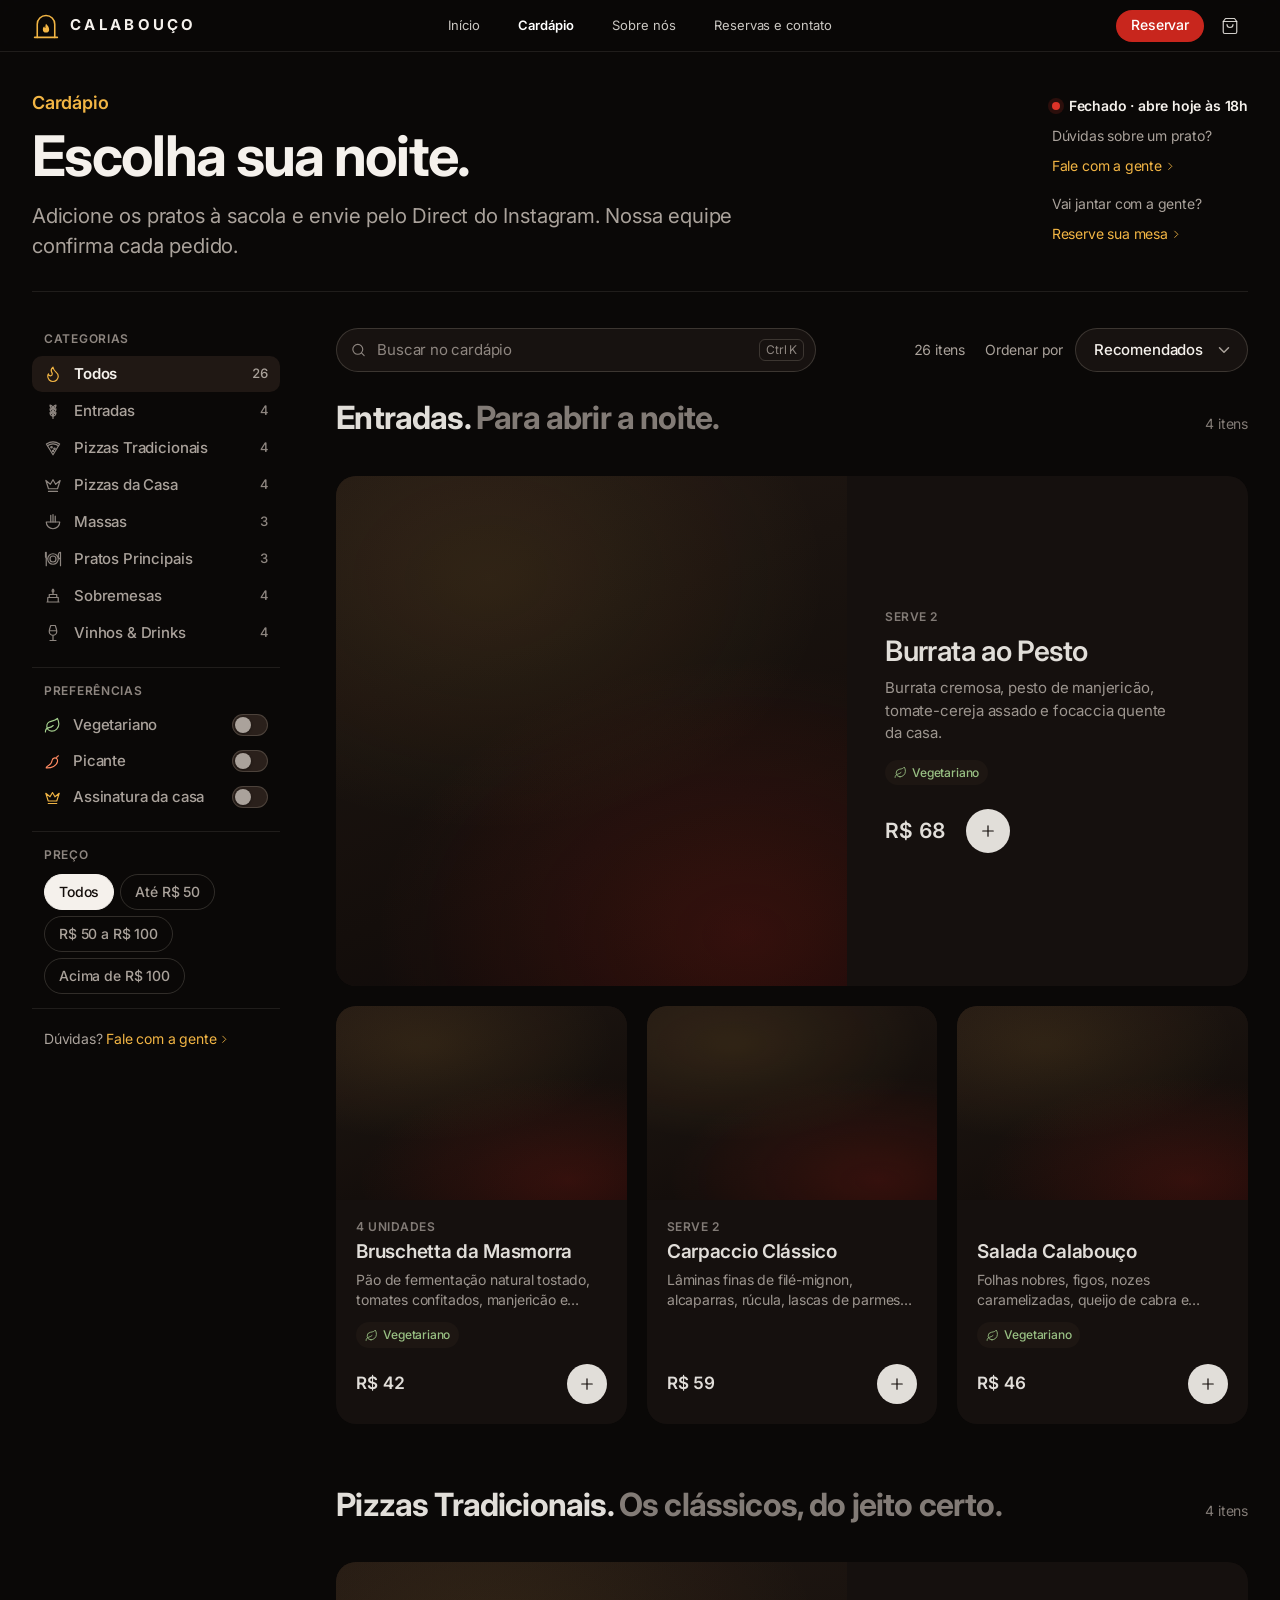
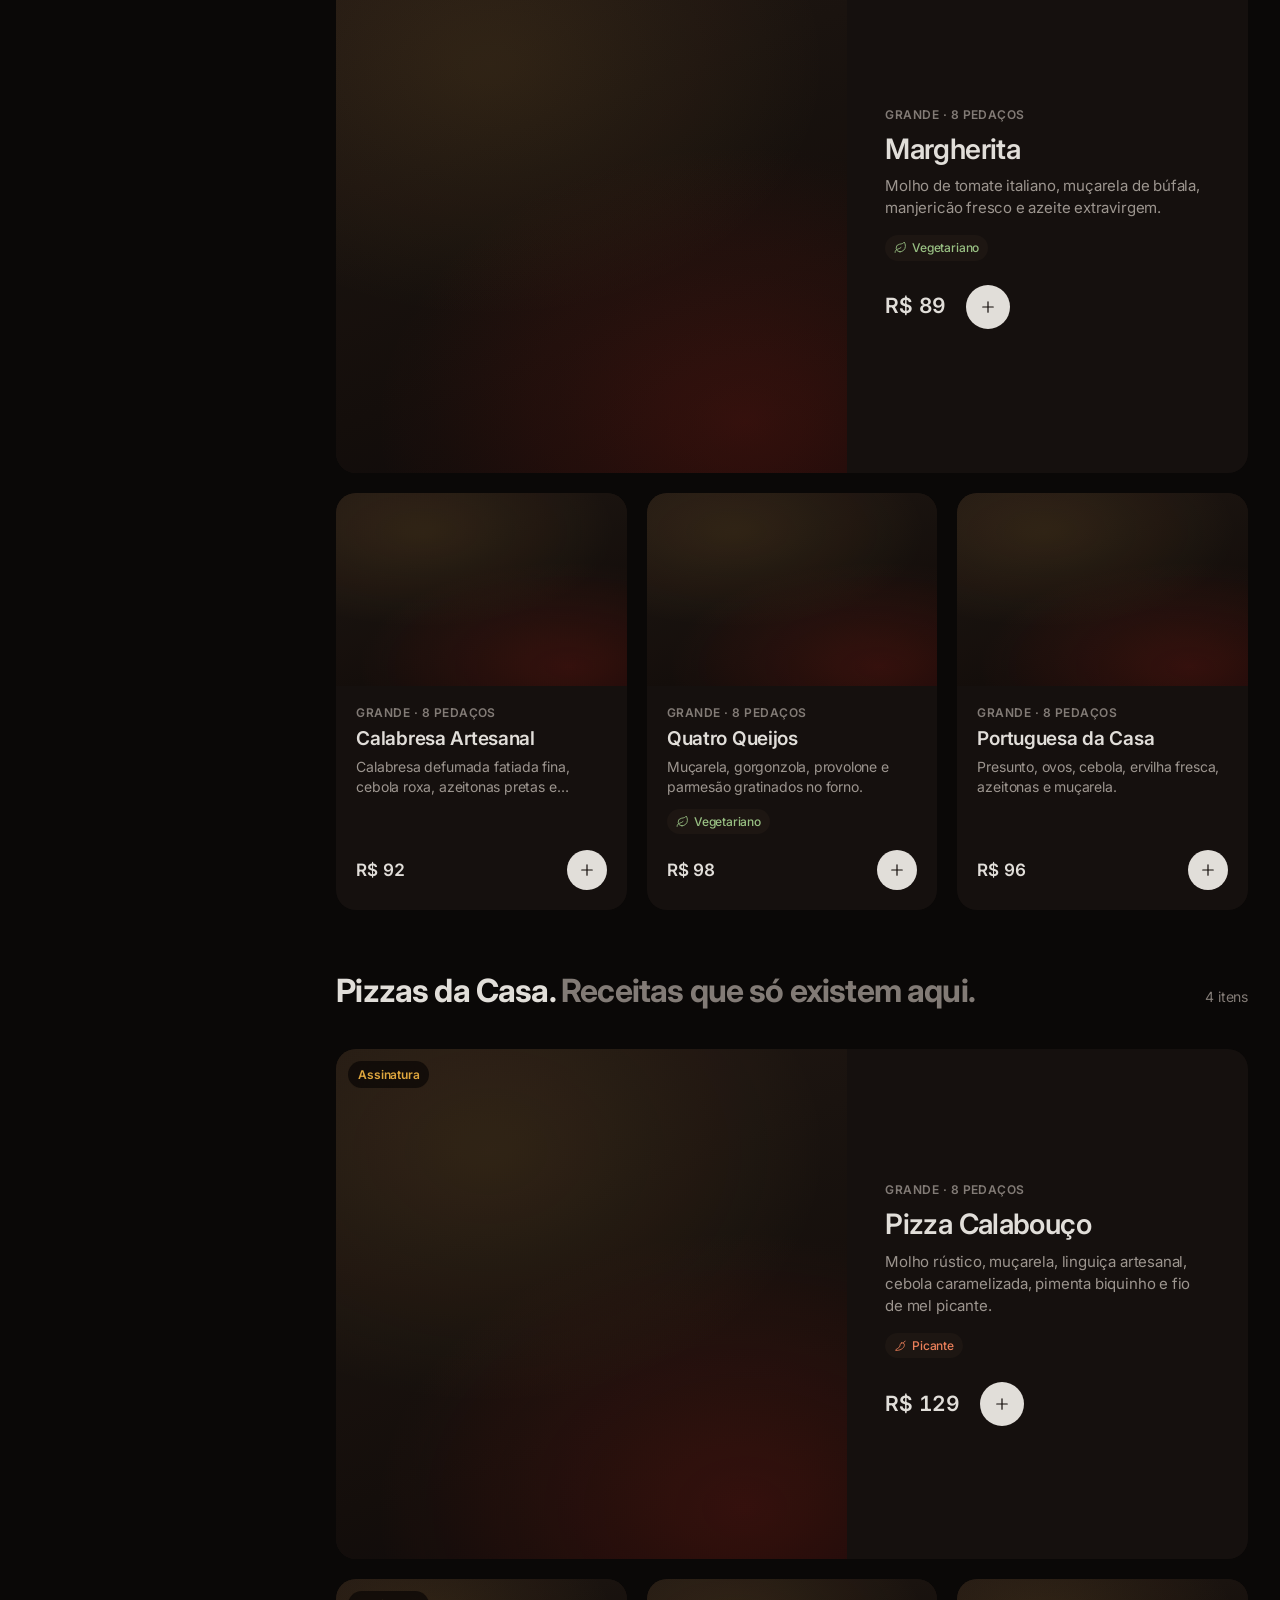
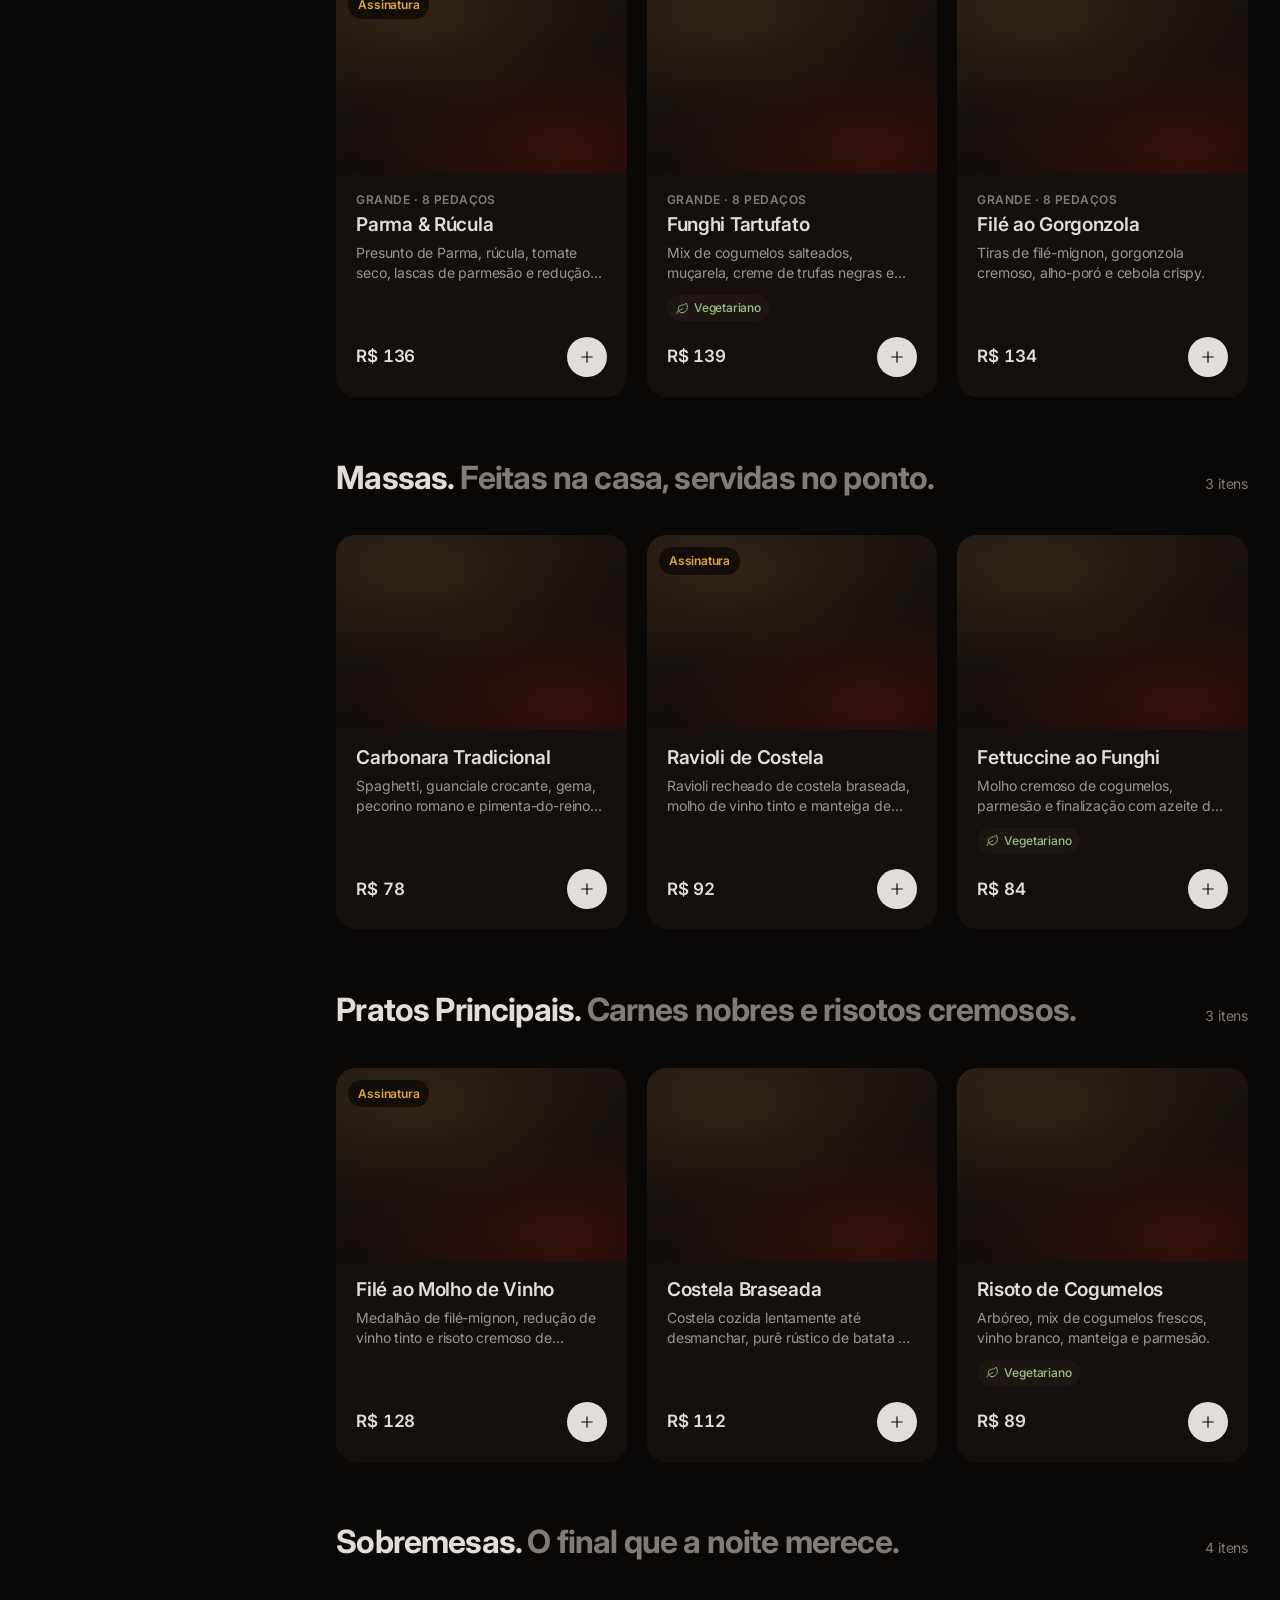
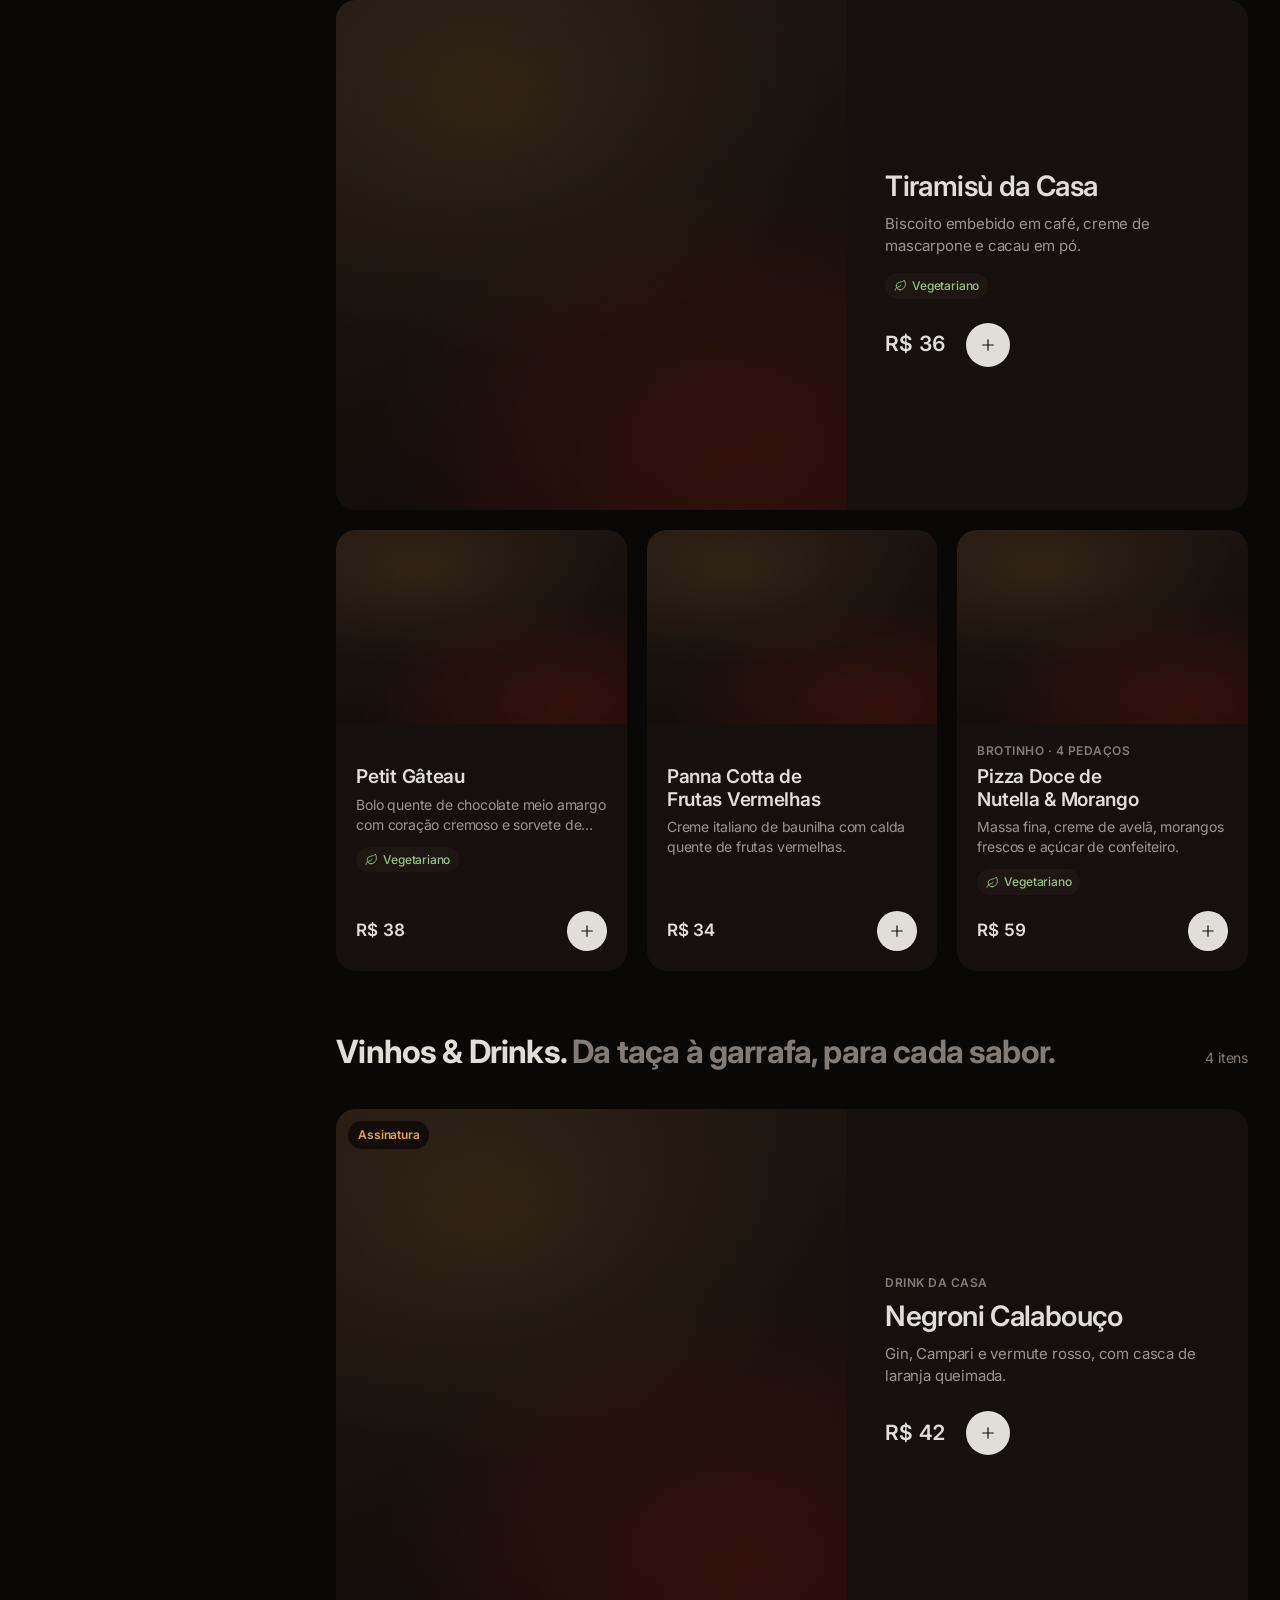
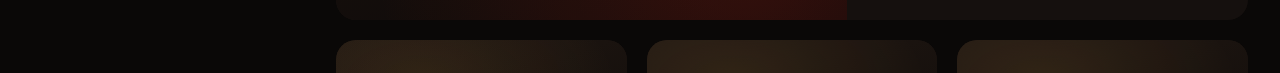
==== commit db882a23: "Corrige achados da auditoria final (acessibilidade, bugs e textos) - Menu do celular passa a cobrir " ====
--- a/cardapio.html
+++ b/cardapio.html
@@ -4,15 +4,16 @@
   <meta charset="utf-8">
   <meta name="viewport" content="width=device-width, initial-scale=1, viewport-fit=cover">
   <title>Cardápio — Calabouço Restaurante</title>
-  <meta name="description" content="Pizzas de forno, massas da casa, carnes nobres, sobremesas e uma carta de vinhos e drinks. Monte sua seleção e envie seu pedido ao Calabouço.">
+  <meta name="description" content="Pizzas de forno, massas da casa, carnes nobres, sobremesas, vinhos e drinks. Monte sua sacola e envie seu pedido ao Calabouço.">
   <meta name="theme-color" content="#0a0807">
   <link rel="icon" href="assets/img/favicon.svg" type="image/svg+xml">
+  <link rel="apple-touch-icon" href="assets/img/apple-touch-icon.png">
 
   <meta property="og:type" content="website">
   <meta property="og:locale" content="pt_BR">
   <meta property="og:site_name" content="Calabouço Restaurante">
   <meta property="og:title" content="Cardápio — Calabouço Restaurante">
-  <meta property="og:description" content="Pizzas de forno, massas da casa, carnes nobres, sobremesas e uma carta de vinhos e drinks. Monte sua seleção e envie seu pedido ao Calabouço.">
+  <meta property="og:description" content="Pizzas de forno, massas da casa, carnes nobres, sobremesas, vinhos e drinks. Monte sua sacola e envie seu pedido ao Calabouço.">
   <meta property="og:image" content="https://images.unsplash.com/photo-1565299624946-b28f40a0ae38?auto=format&fit=crop&w=1200&q=70">
   <meta name="twitter:card" content="summary_large_image">
 
@@ -59,7 +60,7 @@
         <div class="menu-hero__copy">
           <p class="eyebrow">Cardápio</p>
           <h1 class="t-headline" id="menu-title">Escolha sua noite.</h1>
-          <p class="t-lead">Monte sua seleção e envie pelo <span data-config="channel-name">WhatsApp</span>. Nossa equipe confirma cada pedido.</p>
+          <p class="t-lead">Adicione os pratos à sacola e envie pelo <span data-config="channel-name">WhatsApp</span>. Nossa equipe confirma cada pedido.</p>
         </div>
         <div class="menu-hero__aside">
           <p class="menu-hero__status"><span class="menu-status" data-open-status>Horários da casa</span></p>
@@ -114,7 +115,7 @@
               <label class="sr-only" for="menu-search">Buscar no cardápio</label>
               <span data-icon="search"></span>
               <input class="input" id="menu-search" type="search" placeholder="Buscar no cardápio" autocomplete="off" spellcheck="false" enterkeyhint="search">
-              <kbd class="menu-search__key" aria-hidden="true">/</kbd>
+              <kbd class="menu-search__key" aria-hidden="true">Ctrl K</kbd>
               <button type="button" class="menu-search__clear" data-search-clear aria-label="Limpar busca" hidden><span data-icon="x"></span></button>
             </div>
             <button type="button" class="filters-btn" data-fsheet-open aria-haspopup="dialog" aria-controls="menu-filtros" aria-expanded="false">
--- a/assets/css/base.css
+++ b/assets/css/base.css
@@ -129,6 +129,9 @@
 blockquote {
   margin: 0;
 }
+[hidden] {
+  display: none !important;
+}
 ::selection {
   background: var(--red);
   color: #fff;
@@ -275,6 +278,17 @@
 .tabular {
   font-variant-numeric: tabular-nums;
 }
+h1,
+h2,
+h3,
+.t-subhead {
+  text-wrap: balance;
+}
+p,
+.t-lead,
+.scrub-text {
+  text-wrap: pretty;
+}
 
 /* ---------- Botões e links (pílulas estilo Apple) ---------- */
 .btn {
@@ -413,6 +427,9 @@
 }
 .ribbon a {
   color: var(--amber);
+  text-decoration: underline;
+  text-decoration-color: rgba(242, 181, 68, 0.45);
+  text-underline-offset: 3px;
 }
 .ribbon a:hover {
   text-decoration: underline;
@@ -424,10 +441,18 @@
   inset: 0 0 auto;
   z-index: 100;
   height: var(--nav-h);
+  border-bottom: 1px solid var(--line);
+}
+/* O desfoque fica num pseudo-elemento: backdrop-filter no próprio .gnav
+   faria dele o bloco de contenção do menu fixo do celular. */
+.gnav::before {
+  content: "";
+  position: absolute;
+  inset: 0;
+  z-index: -1;
   background: rgba(10, 8, 7, 0.86);
   -webkit-backdrop-filter: saturate(180%) blur(20px);
   backdrop-filter: saturate(180%) blur(20px);
-  border-bottom: 1px solid var(--line);
 }
 .gnav__inner {
   height: 100%;
@@ -524,7 +549,7 @@
   :root {
     --nav-h: 48px;
   }
-  .gnav {
+  .gnav::before {
     background: rgba(10, 8, 7, 0.94);
   }
   .gnav__inner {
@@ -532,7 +557,13 @@
   }
   .gnav__links {
     position: fixed;
-    inset: var(--nav-h) 0 0;
+    top: var(--nav-h);
+    left: 0;
+    right: 0;
+    height: calc(100vh - var(--nav-h));
+    height: calc(100dvh - var(--nav-h));
+    overflow-y: auto;
+    overscroll-behavior: contain;
     z-index: 99;
     flex-direction: column;
     align-items: stretch;
@@ -816,6 +847,27 @@
   color: var(--amber);
   text-transform: uppercase;
   margin-bottom: 6px;
+}
+.product-card__open,
+.product-row__open {
+  display: inline;
+  padding: 0;
+  border: 0;
+  background: none;
+  font: inherit;
+  color: inherit;
+  letter-spacing: inherit;
+  text-align: left;
+  cursor: pointer;
+}
+.product-card__open:focus-visible,
+.product-row__open:focus-visible {
+  outline: none;
+}
+.product-card:has(.product-card__open:focus-visible),
+.product-row:has(.product-row__open:focus-visible) {
+  outline: 2px solid var(--amber);
+  outline-offset: 3px;
 }
 .product-card__name {
   font-size: 19px;
@@ -1018,6 +1070,11 @@
 @media (max-width: 1000px) {
   .review-grid {
     grid-template-columns: repeat(2, minmax(0, 1fr));
+  }
+}
+@media (min-width: 641px) and (max-width: 1000px) {
+  .review-grid--carousel > .review:last-child:nth-child(odd) {
+    grid-column: 1 / -1;
   }
 }
 @media (max-width: 640px) {
@@ -1401,7 +1458,8 @@
   width: 16px;
   height: 16px;
 }
-.qty output {
+.qty output,
+.qty .qty__value {
   min-width: 26px;
   text-align: center;
   font-weight: 600;
@@ -1577,6 +1635,19 @@
   }
   body.has-bag {
     padding-bottom: 84px;
+  }
+  html:has(> body.has-bag) {
+    scroll-padding-bottom: 96px;
+  }
+  .gnav__icon-btn,
+  .icon-btn,
+  .qty button {
+    width: 44px;
+    height: 44px;
+  }
+  .qty--sm button {
+    width: 40px;
+    height: 40px;
   }
 }
 
@@ -1742,7 +1813,9 @@
   opacity: 1;
   transform: none;
 }
-.no-js .reveal {
+.no-js .reveal,
+.reveal:focus-visible,
+.reveal:focus-within {
   opacity: 1;
   transform: none;
 }
--- a/assets/css/pages/cardapio.css
+++ b/assets/css/pages/cardapio.css
@@ -166,7 +166,7 @@
   color: var(--text-2);
 }
 .cat-btn.is-empty:not([aria-pressed="true"]) {
-  opacity: 0.42;
+  color: var(--text-3);
 }
 
 /* Grupos de filtros */
@@ -889,6 +889,9 @@
    CELULAR / TABLET (<1024px) — abas fixas + lista estilo iFood
    ========================================================================== */
 @media (max-width: 1023px) {
+  html {
+    scroll-padding-top: calc(var(--nav-h) + var(--chips-h, 60px) + 70px);
+  }
   .menu {
     --chips-h: 56px;
   }
@@ -997,7 +1000,8 @@
     color: #120c09;
   }
   .cat-btn.is-empty:not([aria-pressed="true"]) {
-    opacity: 0.5;
+    color: var(--text-3);
+    border-style: dashed;
   }
 
   /* Barra fixa 2: busca + filtros */
@@ -1325,3 +1329,10 @@
     margin-left: -280px;
   }
 }
+
+/* Dica de atalho só faz sentido com teclado físico (desktop) */
+@media (max-width: 1023px), (hover: none) {
+  .menu-search__key {
+    display: none;
+  }
+}
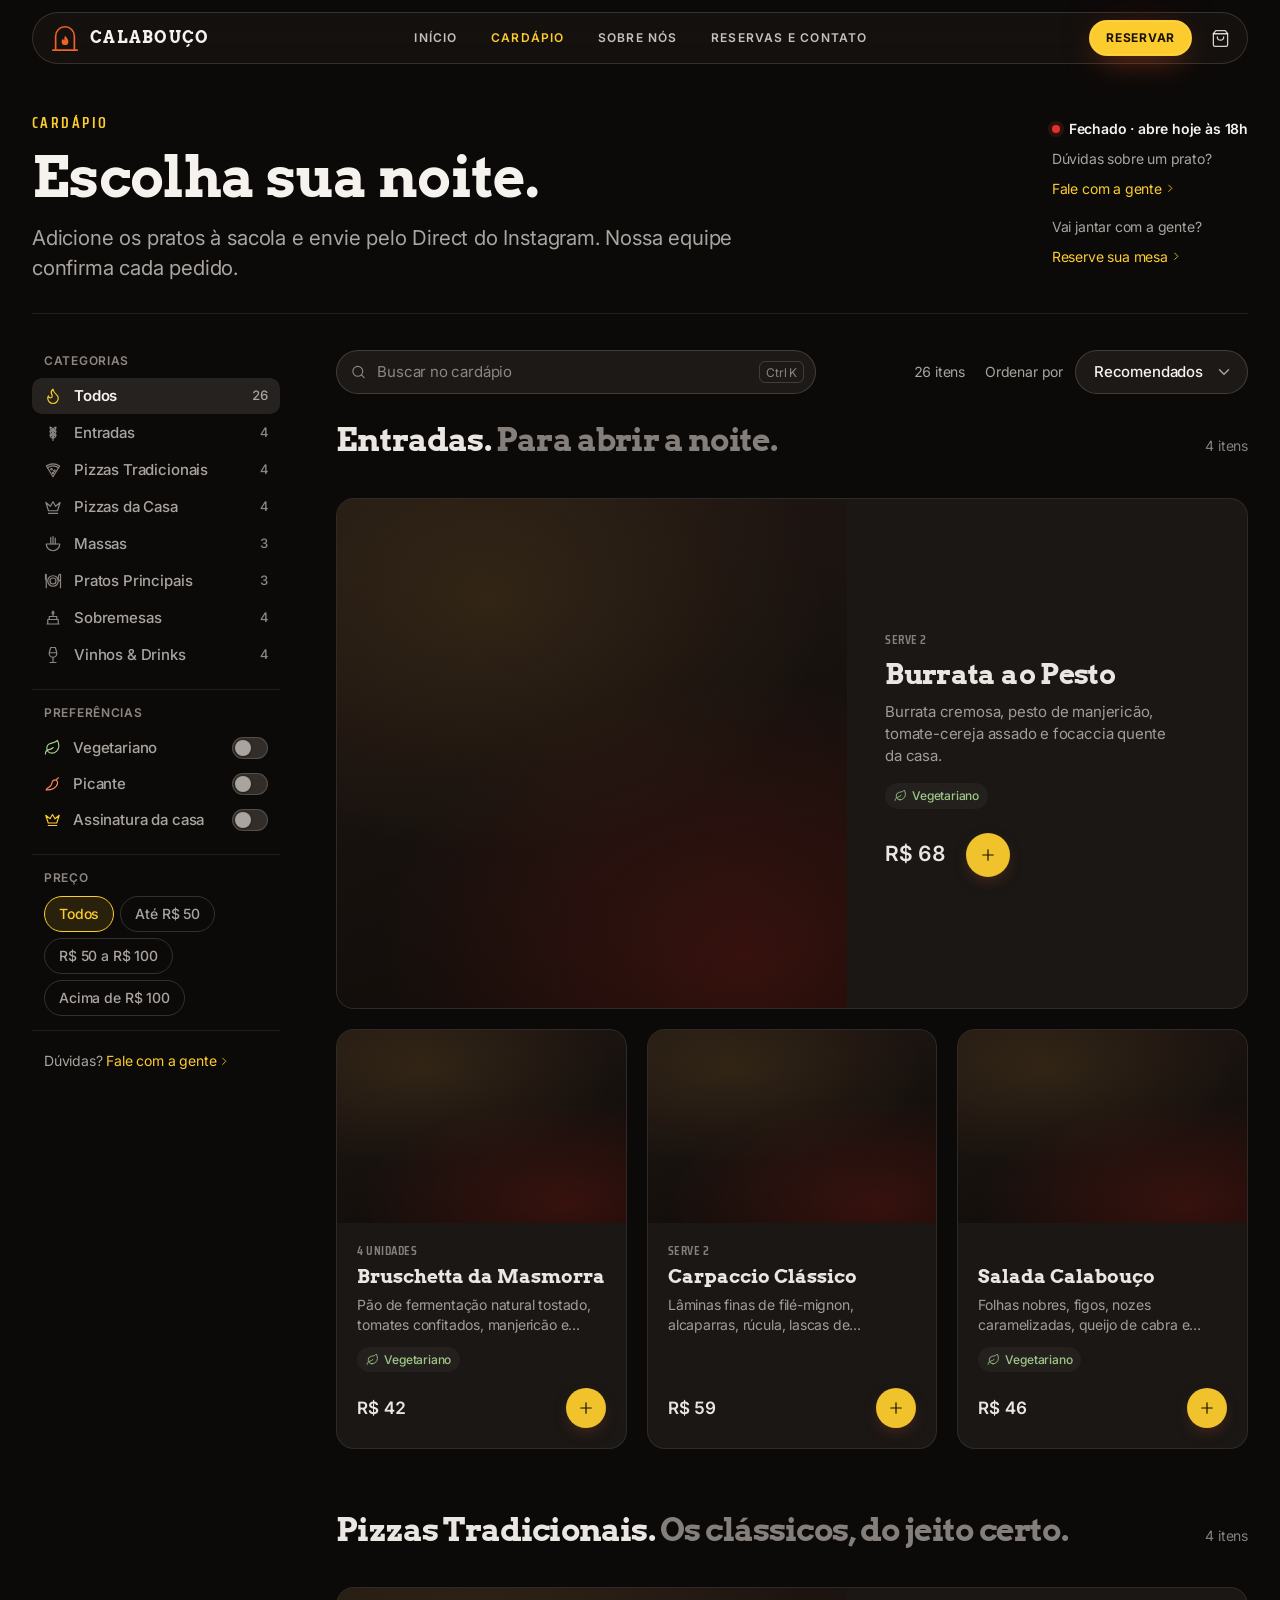
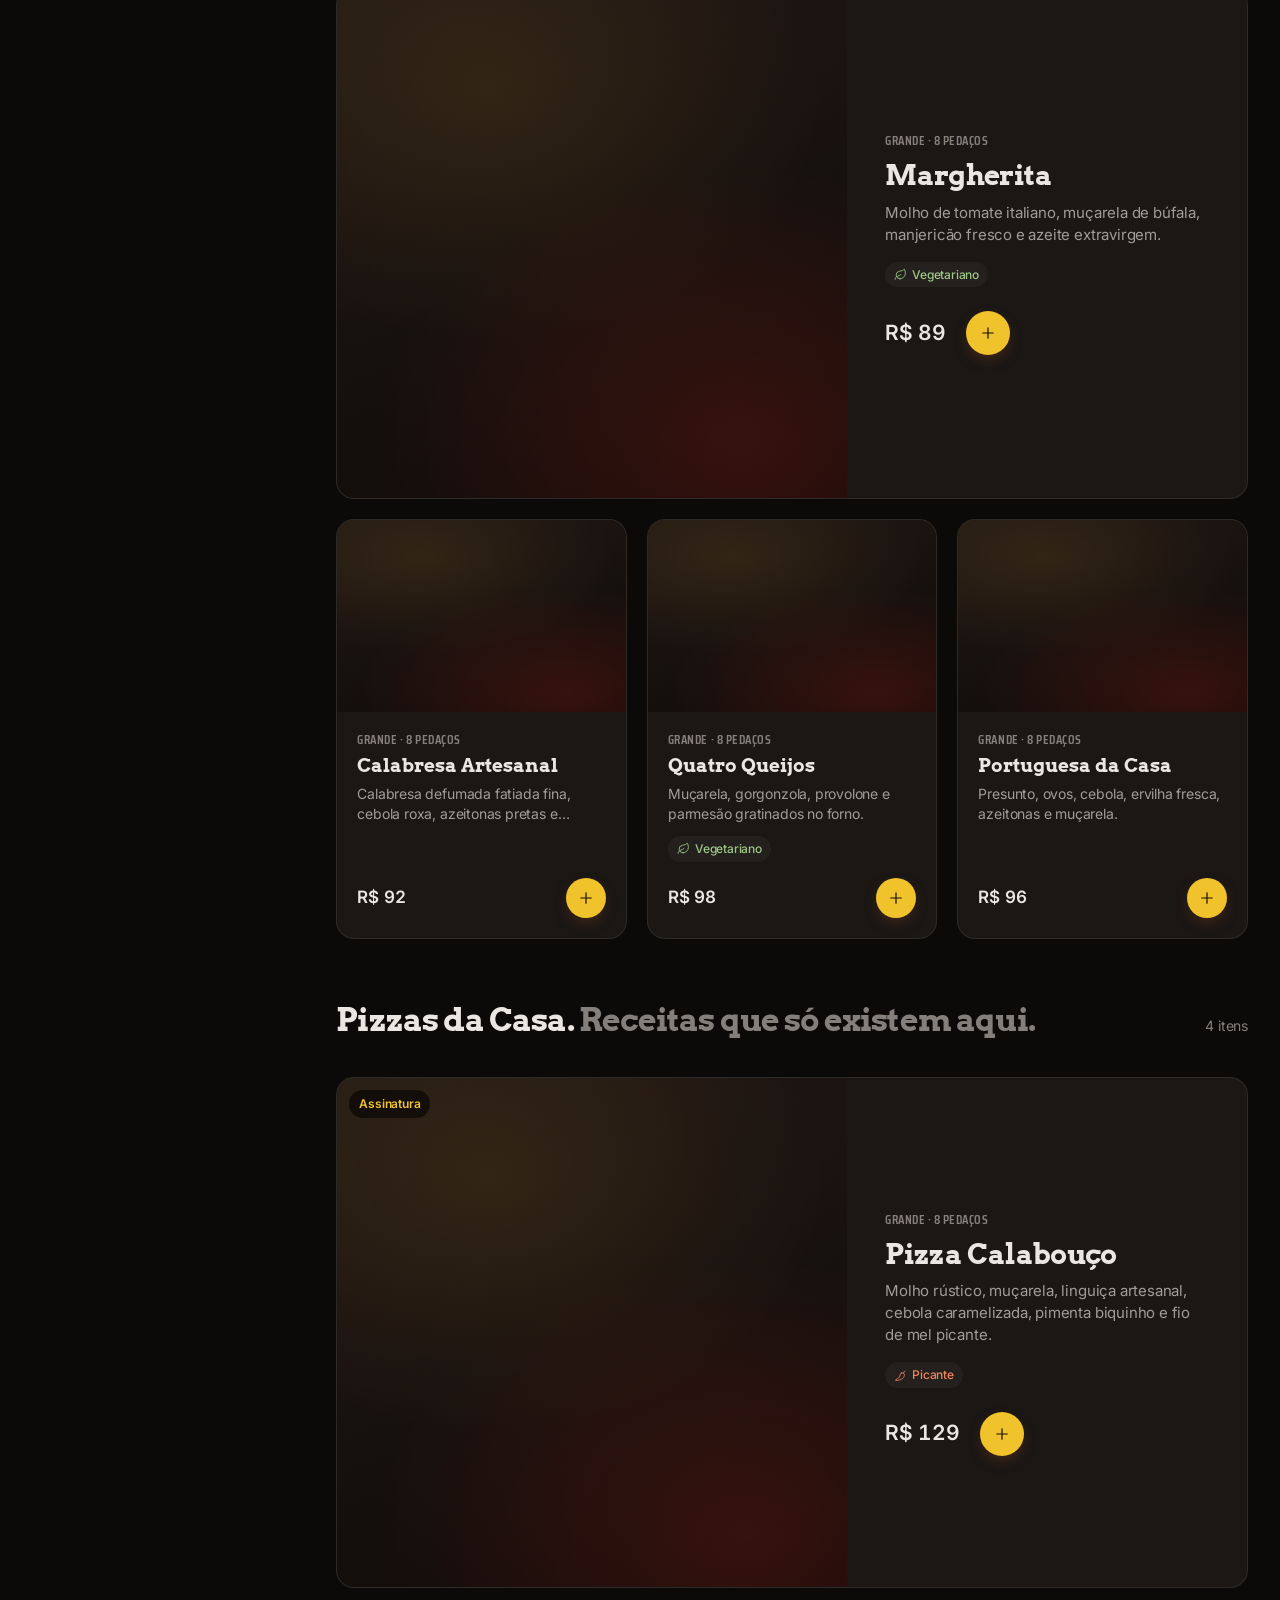
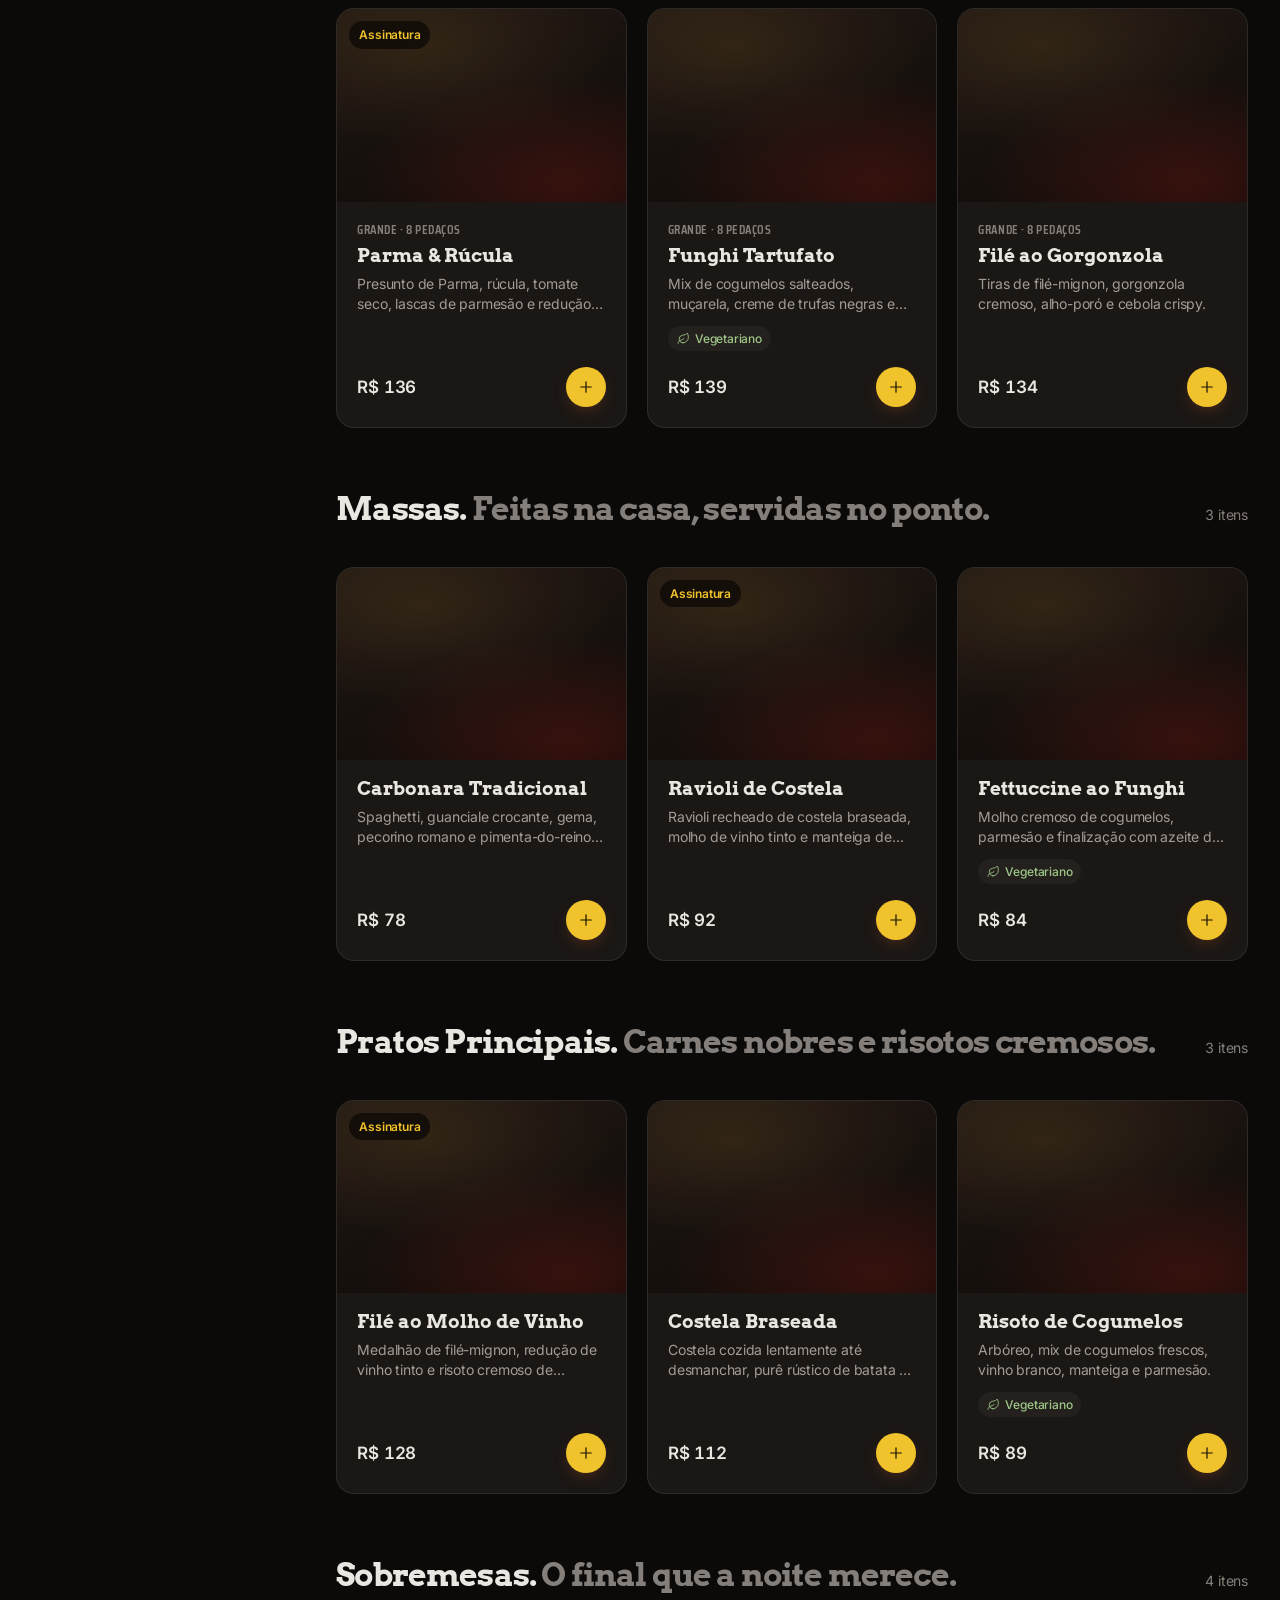
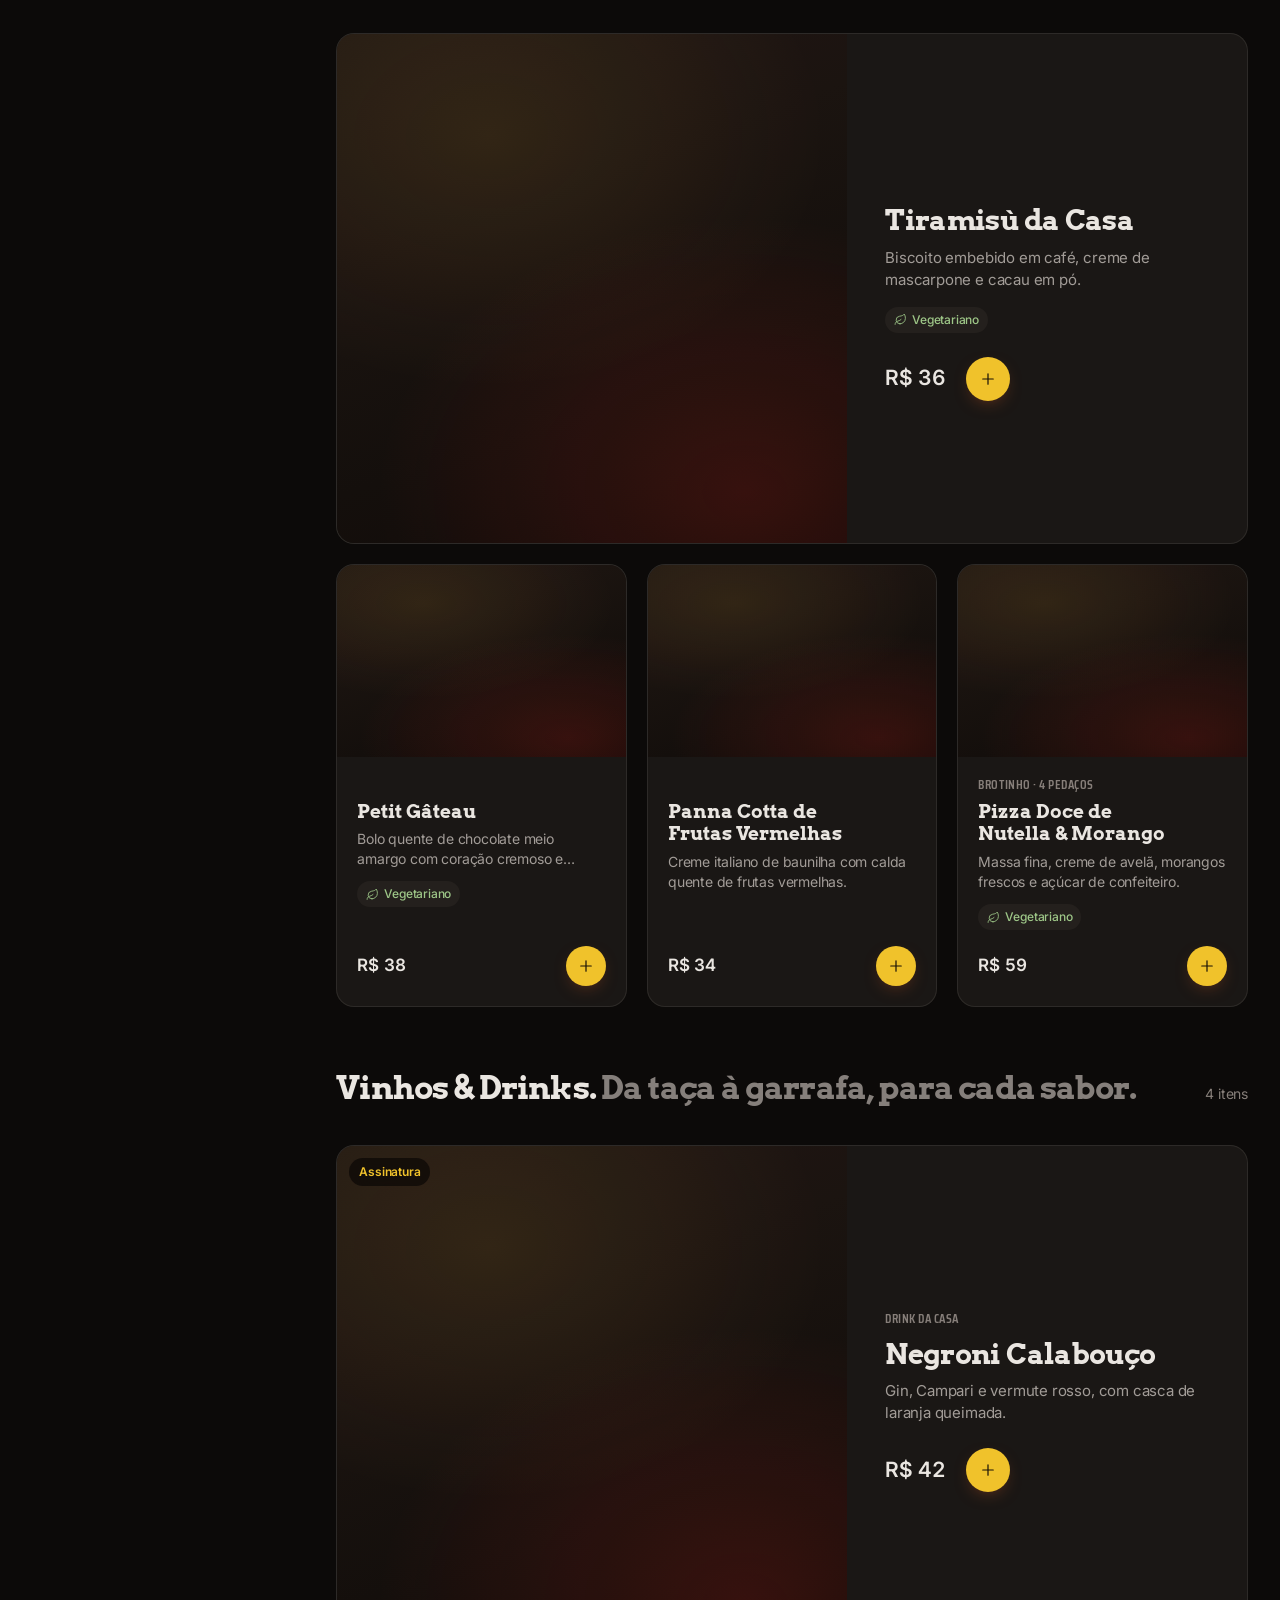
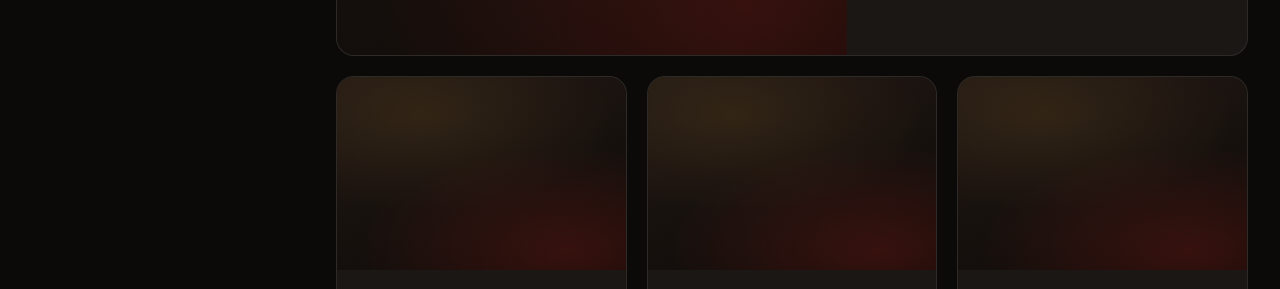
==== commit 4b1dae28: "Aplica o design system "Brasa" e reconstrói a landing page Extrai tokens e componentes de três refer" ====
--- a/cardapio.html
+++ b/cardapio.html
@@ -5,7 +5,7 @@
   <meta name="viewport" content="width=device-width, initial-scale=1, viewport-fit=cover">
   <title>Cardápio — Calabouço Restaurante</title>
   <meta name="description" content="Pizzas de forno, massas da casa, carnes nobres, sobremesas, vinhos e drinks. Monte sua sacola e envie seu pedido ao Calabouço.">
-  <meta name="theme-color" content="#0a0807">
+  <meta name="theme-color" content="#0c0a09">
   <link rel="icon" href="assets/img/favicon.svg" type="image/svg+xml">
   <link rel="apple-touch-icon" href="assets/img/apple-touch-icon.png">
 
@@ -174,49 +174,68 @@
 
   <footer class="footer">
     <div class="container container--wide footer__inner">
+      <div class="footer__top">
+        <div class="footer__brand">
+          <a class="brand" href="index.html" aria-label="Calabouço Restaurante — início">
+            <svg class="brand__mark" viewBox="0 0 32 32" aria-hidden="true" fill="none" stroke="currentColor" stroke-width="1.8" stroke-linecap="round" stroke-linejoin="round">
+              <path d="M6 29V14a10 10 0 0 1 20 0v15"/><path d="M3 29h26"/>
+              <path d="M16 13.5c2.2 2.4 3.6 4.1 3.6 6.4a3.6 3.6 0 0 1-7.2 0c0-1.5.7-2.6 1.6-3.5.1 1.1.6 1.8 1.4 2-.3-1.8 0-3.3.6-4.9z" fill="currentColor" stroke="none"/>
+            </svg>
+            <span class="brand__name">Calabouço</span>
+          </a>
+          <p class="footer__heading">Pizza de forno, vinho e noites à luz de velas.</p>
+          <p class="footer__text">Restaurante &amp; Pizzaria. Reserve sua mesa ou monte seu pedido pelo site.</p>
+          <div class="footer__social">
+            <a class="social-btn" data-link="instagram" href="https://www.instagram.com/calaboucorestaurante/" aria-label="Instagram do Calabouço"><span data-icon="instagram"></span></a>
+            <a class="social-btn" data-whatsapp-only data-link="contact" href="contato.html" aria-label="WhatsApp do Calabouço"><span data-icon="whatsapp"></span></a>
+            <a class="social-btn" data-link="maps" href="contato.html" aria-label="Como chegar ao Calabouço"><span data-icon="map-pin"></span></a>
+            <a class="social-btn" data-link="tel" href="contato.html" aria-label="Ligar para o Calabouço"><span data-icon="phone"></span></a>
+          </div>
+        </div>
+        <div class="footer__cols">
+          <div>
+            <h3>Cardápio</h3>
+            <ul>
+              <li><a href="cardapio.html?cat=entradas">Entradas</a></li>
+              <li><a href="cardapio.html?cat=pizzas-da-casa">Pizzas da Casa</a></li>
+              <li><a href="cardapio.html?cat=pizzas-tradicionais">Pizzas Tradicionais</a></li>
+              <li><a href="cardapio.html?cat=massas">Massas</a></li>
+              <li><a href="cardapio.html?cat=pratos-principais">Pratos Principais</a></li>
+              <li><a href="cardapio.html?cat=sobremesas">Sobremesas</a></li>
+              <li><a href="cardapio.html?cat=bebidas">Vinhos &amp; Drinks</a></li>
+            </ul>
+          </div>
+          <div>
+            <h3>A casa</h3>
+            <ul>
+              <li><a href="sobre.html">Nossa história</a></li>
+              <li><a href="sobre.html#depoimentos">Depoimentos</a></li>
+              <li><a data-link="instagram" href="https://www.instagram.com/calaboucorestaurante/">Instagram</a></li>
+            </ul>
+            <h3>Atendimento</h3>
+            <ul>
+              <li><a href="contato.html#reserva">Reservar mesa</a></li>
+              <li><a data-link="maps" href="contato.html">Como chegar</a></li>
+              <li><a data-link="tel" href="contato.html" data-config="phone">Telefone</a></li>
+            </ul>
+          </div>
+          <div>
+            <h3>Endereço</h3>
+            <ul>
+              <li><span data-config="address-line">Endereço</span></li>
+              <li><span data-config="address-city"></span></li>
+              <li><a data-link="instagram" href="https://www.instagram.com/calaboucorestaurante/" data-config="instagram-handle">@calaboucorestaurante</a></li>
+            </ul>
+          </div>
+          <div>
+            <h3>Horários</h3>
+            <ul class="footer__hours" data-hours-list></ul>
+          </div>
+        </div>
+      </div>
       <div class="footer__note">
         <p>Preços em reais, sujeitos a alteração sem aviso prévio. Imagens meramente ilustrativas.</p>
         <p>Pedidos e reservas enviados pelo site são confirmados pela nossa equipe.</p>
-      </div>
-      <div class="footer__cols">
-        <div>
-          <h3>Cardápio</h3>
-          <ul>
-            <li><a href="cardapio.html?cat=entradas">Entradas</a></li>
-            <li><a href="cardapio.html?cat=pizzas-da-casa">Pizzas da Casa</a></li>
-            <li><a href="cardapio.html?cat=pizzas-tradicionais">Pizzas Tradicionais</a></li>
-            <li><a href="cardapio.html?cat=massas">Massas</a></li>
-            <li><a href="cardapio.html?cat=pratos-principais">Pratos Principais</a></li>
-            <li><a href="cardapio.html?cat=sobremesas">Sobremesas</a></li>
-            <li><a href="cardapio.html?cat=bebidas">Vinhos &amp; Drinks</a></li>
-          </ul>
-        </div>
-        <div>
-          <h3>A casa</h3>
-          <ul>
-            <li><a href="sobre.html">Nossa história</a></li>
-            <li><a href="sobre.html#depoimentos">Depoimentos</a></li>
-            <li><a data-link="instagram" href="https://www.instagram.com/calaboucorestaurante/">Instagram</a></li>
-          </ul>
-          <h3 style="margin-top:22px">Atendimento</h3>
-          <ul>
-            <li><a href="contato.html#reserva">Reservar mesa</a></li>
-            <li><a data-link="maps" href="contato.html">Como chegar</a></li>
-            <li><a data-link="tel" href="contato.html" data-config="phone">Telefone</a></li>
-          </ul>
-        </div>
-        <div>
-          <h3>Endereço</h3>
-          <ul>
-            <li><span data-config="address-line">Endereço</span></li>
-            <li><span data-config="address-city"></span></li>
-            <li><a data-link="instagram" href="https://www.instagram.com/calaboucorestaurante/" data-config="instagram-handle">@calaboucorestaurante</a></li>
-          </ul>
-        </div>
-        <div>
-          <h3>Horários</h3>
-          <ul class="footer__hours" data-hours-list></ul>
-        </div>
       </div>
       <div class="footer__bottom">
         <span>© <span data-config="year">2026</span> Calabouço Restaurante. Todos os direitos reservados.</span>
--- a/assets/css/base.css
+++ b/assets/css/base.css
@@ -1,8 +1,12 @@
 /* ==========================================================================
-   CALABOUÇO — Design system (base compartilhada)
-   Referências: Apple (estrutura, tipografia, tiles, navegação),
-   iFood/Domino's (sacola e ficha do produto), Airbnb (avaliações),
-   OpenTable (reserva). Paleta: preto, marrom, vermelho e âmbar.
+   CALABOUÇO — Design system "Brasa" (base compartilhada)
+   Extraído de três referências (detalhes em DESIGN-SYSTEM.md):
+   - Best Pizza: pretos neutros, cartões #1E1E1E, CTA amarelo em pílula,
+     laranja nos destaques, título slab, cartão com foto circular.
+   - Japan Tours: fotografia cinematográfica, vidro fosco, palavra gigante
+     ao fundo, títulos condensados com fio, cartões só com contorno.
+   - RedSun (Webflow): brilho vermelho ("sol"), feixes de luz, botão com
+     glow, selo em pílula, faixa rolante, rodapé em colunas.
    ========================================================================== */
 
 @font-face {
@@ -12,48 +16,90 @@
   font-display: swap;
   src: url("../fonts/inter-latin-var.woff2") format("woff2");
 }
+/* Títulos: slab larga, a alternativa aberta mais próxima do título da Best Pizza */
+@font-face {
+  font-family: "Arvo";
+  font-style: normal;
+  font-weight: 700;
+  font-display: swap;
+  src: url("../fonts/arvo-700-latin.woff2") format("woff2");
+}
+/* Rótulos e palavra gigante: condensada, como os títulos do Japan Tours */
+@font-face {
+  font-family: "Saira Condensed";
+  font-style: normal;
+  font-weight: 600;
+  font-display: swap;
+  src: url("../fonts/saira-condensed-600-latin.woff2") format("woff2");
+}
 
 :root {
-  /* Superfícies */
-  --bg: #0a0807;
-  --bg-2: #110d0b;
-  --tile: #171210;
-  --tile-2: #201814;
-  --tile-3: #2a201b;
-  --scrim: rgba(10, 8, 7, 0.72);
-
-  /* Marca */
+  /* Superfícies (Best Pizza: #0C0C0C e #1E1E1E, aquecidos para a marca) */
+  --bg: #0c0a09;
+  --bg-2: #13100e;
+  --tile: #1c1917;
+  --tile-2: #26221f;
+  --tile-3: #322d29;
+  --scrim: rgba(12, 10, 9, 0.72);
+
+  /* Ação: amarelo dos CTAs da Best Pizza (#FCCC2E) */
+  --yellow: #fccc2e;
+  --yellow-hover: #ffd955;
+  --on-yellow: #1a1206;
+  /* Destaque tipográfico: laranja da Best Pizza (#DE4E12), clareado
+     para passar de 4,5:1 em texto pequeno (6,1:1 sobre --bg) */
+  --ember: #ee6326;
+  /* Brilho do "sol" do RedSun, usado como forno/brasa */
   --red: #c8261d;
   --red-hover: #de3328;
   --red-deep: #6b120d;
+  --glow-ember: rgba(238, 99, 38, 0.55);
+  --glow-red: rgba(216, 50, 31, 0.5);
   --brown: #4a2c1d;
   --brown-2: #2b1a12;
-  --amber: #f2b544;
-  --amber-2: #ffd27a;
-
-  /* Texto */
-  --text: #f5f1ec;
-  --text-2: #aaa29b;
-  --text-3: #8e8680;
+  /* Compatibilidade: as páginas usam --amber para links e estados ativos */
+  --amber: var(--yellow);
+  --amber-2: #ffe08a;
+
+  /* Texto (cinza dos títulos do Japan Tours: #A2A2A2) */
+  --text: #f6f2ed;
+  --text-2: #aaa49f;
+  --text-3: #8c8682;
 
   /* Linhas */
-  --line: rgba(255, 240, 225, 0.09);
-  --line-2: rgba(255, 240, 225, 0.16);
+  --line: rgba(255, 244, 232, 0.09);
+  --line-2: rgba(255, 244, 232, 0.16);
+  --line-strong: rgba(255, 244, 232, 0.38); /* contorno dos cartões (Japan) */
+  --dash: rgba(252, 204, 46, 0.55); /* tracejado do arco e dos avatares (Best Pizza) */
+
+  /* Vidro fosco (Japan Tours) */
+  --glass: rgba(28, 24, 21, 0.5);
+  --glass-strong: rgba(20, 17, 15, 0.72);
+  --glass-line: rgba(255, 244, 232, 0.14);
+  --blur: 18px;
+
+  /* Brilhos (RedSun "button-glow") */
+  --shadow-glow: 0 0 0 1px rgba(255, 221, 120, 0.35) inset, 0 10px 30px -10px var(--glow-ember),
+    0 0 44px -14px var(--glow-red);
+  --shadow-card: 0 24px 60px -28px rgba(0, 0, 0, 0.9);
 
   /* Tipografia */
   --font: "Inter", -apple-system, BlinkMacSystemFont, "SF Pro Display", "Segoe UI", Roboto, Helvetica, Arial,
     sans-serif;
+  --font-display: "Arvo", "Rockwell", "Roboto Slab", Georgia, serif;
+  --font-cond: "Saira Condensed", "Arial Narrow", "Roboto Condensed", sans-serif;
 
   /* Layout */
-  --nav-h: 52px;
+  --nav-h: 76px;
   --max: 1200px;
   --wide: 1440px;
   --gutter: clamp(16px, 4vw, 32px);
   --radius-sm: 12px;
-  --radius: 20px;
-  --radius-lg: 28px;
-
-  /* Movimento (curva usada pela Apple) */
+  --radius: 18px;
+  --radius-lg: 26px;
+  --pill: 999px;
+
+  /* Movimento */
   --ease: cubic-bezier(0.28, 0.11, 0.32, 1);
   --ease-out: cubic-bezier(0.22, 1, 0.36, 1);
 }
@@ -190,6 +236,22 @@
 .section--alt {
   background: var(--bg-2);
 }
+/* Fundo texturizado com vinheta (madeira escura da Best Pizza) */
+.section--texture {
+  position: relative;
+  isolation: isolate;
+  background: radial-gradient(120% 80% at 50% 0%, rgba(238, 99, 38, 0.07), transparent 60%),
+    radial-gradient(90% 70% at 50% 100%, rgba(0, 0, 0, 0.6), transparent 70%), var(--bg-2);
+}
+.section--texture::before {
+  content: "";
+  position: absolute;
+  inset: 0;
+  z-index: -1;
+  opacity: 0.35;
+  pointer-events: none;
+  background-image: url("data:image/svg+xml,%3Csvg xmlns='http://www.w3.org/2000/svg' width='240' height='240'%3E%3Cfilter id='n'%3E%3CfeTurbulence type='fractalNoise' baseFrequency='0.012 0.9' numOctaves='3' seed='7'/%3E%3CfeColorMatrix values='0 0 0 0 0.5 0 0 0 0 0.42 0 0 0 0 0.36 0 0 0 0.22 0'/%3E%3C/filter%3E%3Crect width='240' height='240' filter='url(%23n)'/%3E%3C/svg%3E");
+}
 .section-head {
   max-width: 820px;
   margin-bottom: clamp(32px, 5vw, 56px);
@@ -207,32 +269,97 @@
   gap: 16px 32px;
 }
 
-/* ---------- Tipografia (escala inspirada na Apple) ---------- */
-.eyebrow {
+/* ---------- Tipografia ----------
+   Arvo (slab) para títulos · Saira Condensed para rótulos · Inter no resto.
+   Caixa alta só em textos curtos: rótulos, botões e títulos de até ~4 palavras. */
+.eyebrow,
+.kicker {
   display: block;
-  font-size: clamp(15px, 1.4vw, 19px);
+  font-family: var(--font-cond);
+  font-size: clamp(14px, 1.2vw, 16px);
   font-weight: 600;
+  line-height: 1.2;
+  letter-spacing: 0.16em;
+  text-transform: uppercase;
+  color: var(--yellow);
+  margin-bottom: 14px;
+}
+/* Rótulo entre fios (Japan Tours: "—— ABOUT THE TOUR ——") */
+.kicker--lined {
+  display: flex;
+  align-items: center;
+  gap: 16px;
+}
+.kicker--lined::before,
+.kicker--lined::after {
+  content: "";
+  flex: 1;
+  max-width: 72px;
+  height: 1px;
+  background: currentColor;
+  opacity: 0.55;
+}
+.section-head:not(.section-head--center) .kicker--lined::before {
+  display: none;
+}
+.t-display {
+  font-family: var(--font-display);
+  font-size: clamp(44px, 6.8vw, 96px);
+  font-weight: 700;
+  line-height: 1.02;
   letter-spacing: -0.01em;
-  color: var(--amber);
-  margin-bottom: 10px;
+  text-transform: uppercase;
 }
 .t-hero {
-  font-size: clamp(48px, 9vw, 112px);
-  font-weight: 700;
-  line-height: 1;
-  letter-spacing: -0.035em;
-}
-.t-headline {
-  font-size: clamp(36px, 5.6vw, 72px);
+  font-family: var(--font-display);
+  font-size: clamp(42px, 7.4vw, 96px);
   font-weight: 700;
   line-height: 1.04;
-  letter-spacing: -0.03em;
+  letter-spacing: -0.015em;
+}
+.t-headline {
+  font-family: var(--font-display);
+  font-size: clamp(32px, 4.6vw, 60px);
+  font-weight: 700;
+  line-height: 1.08;
+  letter-spacing: -0.012em;
 }
 .t-title {
-  font-size: clamp(28px, 3.6vw, 44px);
+  font-family: var(--font-display);
+  font-size: clamp(26px, 3.2vw, 40px);
+  font-weight: 700;
+  line-height: 1.1;
+  letter-spacing: -0.01em;
+}
+/* Título de seção condensado com fio até a margem (Japan: "WHAT'S INCLUDED ——") */
+.t-section {
+  display: flex;
+  align-items: center;
+  gap: clamp(16px, 2.4vw, 28px);
+  font-family: var(--font-cond);
+  font-size: clamp(36px, 5.4vw, 72px);
   font-weight: 600;
-  line-height: 1.08;
-  letter-spacing: -0.022em;
+  line-height: 1;
+  letter-spacing: 0.01em;
+  text-transform: uppercase;
+  color: var(--text-2);
+}
+.t-section::after {
+  content: "";
+  flex: 1;
+  min-width: 40px;
+  height: 1px;
+  background: var(--line-strong);
+}
+.t-section--center::before {
+  content: "";
+  flex: 1;
+  min-width: 40px;
+  height: 1px;
+  background: var(--line-strong);
+}
+.upper {
+  text-transform: uppercase;
 }
 .t-card {
   font-size: clamp(21px, 2vw, 26px);
@@ -267,10 +394,14 @@
   color: var(--text-2);
 }
 .accent {
-  color: var(--amber);
+  color: var(--yellow);
+}
+/* Palavra de destaque no título (Best Pizza: "BEST <PIZZA>") */
+.ember {
+  color: var(--ember);
 }
 .gradient-text {
-  background: linear-gradient(100deg, var(--amber-2) 0%, var(--amber) 35%, #e0612c 70%, var(--red-hover) 100%);
+  background: linear-gradient(100deg, var(--amber-2) 0%, var(--yellow) 35%, var(--ember) 72%, var(--red-hover) 100%);
   -webkit-background-clip: text;
   background-clip: text;
   color: transparent;
@@ -290,44 +421,55 @@
   text-wrap: pretty;
 }
 
-/* ---------- Botões e links (pílulas estilo Apple) ---------- */
+/* ---------- Botões (pílula amarela da Best Pizza + glow do RedSun) ---------- */
 .btn {
   display: inline-flex;
   align-items: center;
   justify-content: center;
-  gap: 8px;
-  min-height: 44px;
-  padding: 0 22px;
-  border-radius: 980px;
+  gap: 10px;
+  min-height: 46px;
+  padding: 0 24px;
+  border-radius: var(--pill);
   border: 1px solid transparent;
-  font-size: 17px;
-  font-weight: 500;
-  letter-spacing: -0.01em;
+  font-size: 14px;
+  font-weight: 700;
+  line-height: 1.1;
+  letter-spacing: 0.06em;
+  text-transform: uppercase;
   white-space: nowrap;
   transition: background-color 0.3s var(--ease), color 0.3s var(--ease), border-color 0.3s var(--ease),
-    transform 0.3s var(--ease);
+    box-shadow 0.3s var(--ease), transform 0.3s var(--ease);
 }
 .btn .icon {
   width: 18px;
   height: 18px;
 }
+.btn .icon--arrow {
+  transition: transform 0.3s var(--ease);
+}
+.btn:hover .icon--arrow {
+  transform: translateX(3px);
+}
 .btn:active {
   transform: scale(0.98);
 }
 .btn--primary {
-  background: var(--red);
-  color: #fff;
+  background: var(--yellow);
+  color: var(--on-yellow);
+  box-shadow: var(--shadow-glow);
 }
 .btn--primary:hover {
-  background: var(--red-hover);
+  background: var(--yellow-hover);
+  box-shadow: 0 0 0 1px rgba(255, 233, 150, 0.5) inset, 0 14px 36px -10px var(--glow-ember),
+    0 0 60px -12px var(--glow-red);
 }
 .btn--secondary {
-  border-color: var(--amber);
-  color: var(--amber);
+  border-color: var(--yellow);
+  color: var(--yellow);
 }
 .btn--secondary:hover {
-  background: var(--amber);
-  color: #1a1009;
+  background: var(--yellow);
+  color: var(--on-yellow);
 }
 .btn--light {
   background: var(--text);
@@ -336,23 +478,26 @@
 .btn--light:hover {
   background: #fff;
 }
+/* "button-simple" do RedSun: fundo escuro translúcido e contorno */
 .btn--ghost {
   border-color: var(--line-2);
+  background: rgba(255, 244, 232, 0.03);
   color: var(--text);
 }
 .btn--ghost:hover {
   border-color: var(--text-2);
-  background: rgba(255, 255, 255, 0.04);
+  background: rgba(255, 244, 232, 0.07);
 }
 .btn--sm {
-  min-height: 32px;
-  padding: 0 14px;
-  font-size: 14px;
+  min-height: 36px;
+  padding: 0 16px;
+  font-size: 12px;
+  gap: 6px;
 }
 .btn--lg {
-  min-height: 52px;
-  padding: 0 28px;
-  font-size: 18px;
+  min-height: 54px;
+  padding: 0 30px;
+  font-size: 15px;
 }
 .btn--block {
   width: 100%;
@@ -393,13 +538,6 @@
 }
 .link:hover .icon {
   transform: translateX(2px);
-}
-.link-row {
-  display: flex;
-  flex-wrap: wrap;
-  gap: 8px 32px;
-  justify-content: center;
-  font-size: clamp(17px, 1.6vw, 21px);
 }
 
 .icon {
@@ -413,90 +551,140 @@
   height: 100%;
 }
 
-/* ---------- Faixa superior (ribbon, estilo Apple) ---------- */
-.ribbon {
-  position: relative;
-  z-index: 60;
-  margin-top: var(--nav-h);
-  padding: 12px var(--gutter);
-  text-align: center;
-  font-size: 14px;
+/* ---------- Selo em pílula (RedSun: "What's new | Update v0.1 →") ---------- */
+.badge-pill {
+  display: inline-flex;
+  align-items: center;
+  gap: 10px;
+  max-width: 100%;
+  padding: 5px 14px 5px 5px;
+  border-radius: var(--pill);
+  border: 1px solid var(--glass-line);
+  background: var(--glass);
+  -webkit-backdrop-filter: blur(var(--blur));
+  backdrop-filter: blur(var(--blur));
+  font-size: 13px;
+  font-weight: 500;
+  color: var(--text);
+  transition: border-color 0.3s var(--ease), background-color 0.3s var(--ease);
+}
+a.badge-pill:hover {
+  border-color: var(--line-strong);
+  background: rgba(40, 34, 30, 0.6);
+}
+.badge-pill__tag {
+  flex-shrink: 0;
+  padding: 4px 10px;
+  border-radius: var(--pill);
+  background: var(--yellow);
+  color: var(--on-yellow);
+  font-size: 11px;
+  font-weight: 700;
+  letter-spacing: 0.08em;
+  text-transform: uppercase;
+}
+.badge-pill .icon {
+  width: 15px;
+  height: 15px;
   color: var(--text-2);
-  background: var(--bg-2);
-  border-bottom: 1px solid var(--line);
-}
-.ribbon a {
-  color: var(--amber);
-  text-decoration: underline;
-  text-decoration-color: rgba(242, 181, 68, 0.45);
-  text-underline-offset: 3px;
-}
-.ribbon a:hover {
-  text-decoration: underline;
-}
-
-/* ---------- Navegação global (estilo Apple) ---------- */
+}
+.status-dot {
+  width: 8px;
+  height: 8px;
+  flex-shrink: 0;
+  border-radius: 50%;
+  background: var(--text-3);
+}
+/* O texto do status vem do main.js ([data-open-status] recebe .is-open/.is-closed) */
+.status-dot:has(+ .is-open) {
+  background: #5fd38d;
+  box-shadow: 0 0 0 4px rgba(95, 211, 141, 0.18);
+}
+.status-dot:has(+ .is-closed) {
+  background: var(--ember);
+}
+
+/* ---------- Navegação global: pílula de vidro flutuante (Japan Tours) ---------- */
 .gnav {
   position: fixed;
   inset: 0 0 auto;
   z-index: 100;
   height: var(--nav-h);
-  border-bottom: 1px solid var(--line);
-}
-/* O desfoque fica num pseudo-elemento: backdrop-filter no próprio .gnav
+  padding-block: 12px;
+  pointer-events: none;
+}
+.gnav__inner {
+  position: relative;
+  isolation: isolate;
+  height: 100%;
+  display: grid;
+  grid-template-columns: 1fr auto 1fr;
+  align-items: center;
+  gap: 24px;
+  pointer-events: auto;
+  padding-inline: 10px 8px;
+  border-radius: var(--pill);
+  max-width: var(--wide);
+  width: calc(100% - var(--gutter) * 2);
+}
+/* O vidro fica num pseudo-elemento: backdrop-filter no próprio contêiner
    faria dele o bloco de contenção do menu fixo do celular. */
-.gnav::before {
+.gnav__inner::before {
   content: "";
   position: absolute;
   inset: 0;
   z-index: -1;
-  background: rgba(10, 8, 7, 0.86);
-  -webkit-backdrop-filter: saturate(180%) blur(20px);
-  backdrop-filter: saturate(180%) blur(20px);
-}
-.gnav__inner {
-  height: 100%;
-  display: grid;
-  grid-template-columns: 1fr auto 1fr;
-  align-items: center;
-  gap: 24px;
+  border-radius: inherit;
+  border: 1px solid var(--glass-line);
+  background: var(--glass);
+  -webkit-backdrop-filter: saturate(160%) blur(var(--blur));
+  backdrop-filter: saturate(160%) blur(var(--blur));
+  transition: background-color 0.4s var(--ease), box-shadow 0.4s var(--ease);
+}
+.gnav.is-scrolled .gnav__inner::before {
+  background: var(--glass-strong);
+  box-shadow: 0 18px 40px -24px rgba(0, 0, 0, 0.9);
 }
 .brand {
   display: inline-flex;
   align-items: center;
   gap: 10px;
   flex-shrink: 0;
+  padding: 6px 8px;
   color: var(--text);
 }
 .brand__mark {
-  width: 28px;
-  height: 28px;
-  color: var(--amber);
+  width: 30px;
+  height: 30px;
+  color: var(--ember);
 }
 .brand__name {
-  font-size: 15px;
+  font-family: var(--font-display);
+  font-size: 16px;
   font-weight: 700;
-  letter-spacing: 0.22em;
+  letter-spacing: 0.08em;
   text-transform: uppercase;
 }
 .gnav__links {
   display: flex;
   align-items: center;
-  gap: clamp(20px, 3vw, 40px);
+  gap: clamp(18px, 2.6vw, 36px);
 }
 .gnav__links a {
-  font-size: 13px;
-  font-weight: 400;
-  letter-spacing: -0.005em;
-  color: rgba(245, 241, 236, 0.82);
+  position: relative;
+  padding-block: 6px;
+  font-size: 12px;
+  font-weight: 600;
+  letter-spacing: 0.1em;
+  text-transform: uppercase;
+  color: rgba(246, 242, 237, 0.78);
   transition: color 0.25s;
 }
-.gnav__links a:hover,
+.gnav__links a:hover {
+  color: #fff;
+}
 .gnav__links a[aria-current="page"] {
-  color: #fff;
-}
-.gnav__links a[aria-current="page"] {
-  font-weight: 600;
+  color: var(--yellow);
 }
 .gnav__actions {
   justify-self: end;
@@ -508,19 +696,19 @@
   position: relative;
   display: grid;
   place-items: center;
-  width: 36px;
-  height: 36px;
+  width: 40px;
+  height: 40px;
   border-radius: 50%;
-  color: rgba(245, 241, 236, 0.85);
+  color: rgba(246, 242, 237, 0.86);
   transition: background-color 0.25s, color 0.25s;
 }
 .gnav__icon-btn:hover {
-  background: rgba(255, 255, 255, 0.07);
+  background: rgba(255, 255, 255, 0.08);
   color: #fff;
 }
 .gnav__icon-btn .icon {
-  width: 18px;
-  height: 18px;
+  width: 19px;
+  height: 19px;
 }
 .gnav__badge {
   position: absolute;
@@ -529,11 +717,11 @@
   min-width: 17px;
   height: 17px;
   padding: 0 4px;
-  border-radius: 999px;
+  border-radius: var(--pill);
   display: grid;
   place-items: center;
-  background: var(--red);
-  color: #fff;
+  background: var(--yellow);
+  color: var(--on-yellow);
   font-size: 10.5px;
   font-weight: 700;
   line-height: 1;
@@ -547,13 +735,15 @@
 
 @media (max-width: 833px) {
   :root {
-    --nav-h: 48px;
-  }
-  .gnav::before {
-    background: rgba(10, 8, 7, 0.94);
+    --nav-h: 64px;
+  }
+  .gnav {
+    padding-block: 8px;
   }
   .gnav__inner {
     grid-template-columns: 1fr auto;
+    width: calc(100% - 20px);
+    padding-inline: 6px;
   }
   .gnav__links {
     position: fixed;
@@ -581,15 +771,17 @@
     transform: none;
   }
   .gnav__links a {
-    padding: 12px 0;
+    padding: 14px 0;
+    font-family: var(--font-display);
     font-size: 28px;
-    font-weight: 600;
-    letter-spacing: -0.02em;
+    font-weight: 700;
+    letter-spacing: 0;
+    text-transform: none;
     color: var(--text);
     border-bottom: 1px solid var(--line);
   }
   .gnav__links a[aria-current="page"] {
-    color: var(--amber);
+    color: var(--yellow);
   }
   .gnav__toggle {
     display: grid;
@@ -630,7 +822,7 @@
   }
 }
 
-/* Espaço para a navegação fixa em páginas sem ribbon */
+/* Espaço para a navegação fixa */
 .page-top {
   padding-top: var(--nav-h);
 }
@@ -668,13 +860,13 @@
   display: none;
 }
 :root {
-  --fb-flame: url("data:image/svg+xml,%3Csvg xmlns='http://www.w3.org/2000/svg' viewBox='0 0 24 24' fill='none' stroke='%23f2b544' stroke-width='1' stroke-linecap='round' stroke-linejoin='round'%3E%3Cpath d='M8.5 14.5A2.5 2.5 0 0 0 11 12c0-1.38-.5-2-1-3-1.07-2.14-.22-4.05 2-6 .5 2.5 2 4.9 4 6.5 2 1.6 3 3.5 3 5.5a7 7 0 1 1-14 0c0-1.15.43-2.29 1-3a2.5 2.5 0 0 0 2.5 2.5z'/%3E%3C/svg%3E");
-  --fb-pizza: url("data:image/svg+xml,%3Csvg xmlns='http://www.w3.org/2000/svg' viewBox='0 0 24 24' fill='none' stroke='%23f2b544' stroke-width='1' stroke-linecap='round' stroke-linejoin='round'%3E%3Cpath d='M12 21 3.2 6.6A16 16 0 0 1 20.8 6.6Z'/%3E%3Cpath d='M4.6 8.9a13.5 13.5 0 0 1 14.8 0'/%3E%3Ccircle cx='10' cy='11' r='1'/%3E%3Ccircle cx='14' cy='13' r='1'/%3E%3Ccircle cx='12' cy='16' r='.8'/%3E%3C/svg%3E");
-  --fb-wine: url("data:image/svg+xml,%3Csvg xmlns='http://www.w3.org/2000/svg' viewBox='0 0 24 24' fill='none' stroke='%23f2b544' stroke-width='1' stroke-linecap='round' stroke-linejoin='round'%3E%3Cpath d='M8 22h8M12 15v7M12 15a5 5 0 0 0 5-5c0-2-.5-4-2-8H9c-1.5 4-2 6-2 8a5 5 0 0 0 5 5Z'/%3E%3Cpath d='M7.3 9h9.4'/%3E%3C/svg%3E");
-  --fb-pasta: url("data:image/svg+xml,%3Csvg xmlns='http://www.w3.org/2000/svg' viewBox='0 0 24 24' fill='none' stroke='%23f2b544' stroke-width='1' stroke-linecap='round' stroke-linejoin='round'%3E%3Cpath d='M3 12h18a9 9 0 0 1-18 0Z'/%3E%3Cpath d='M9 12V3M12 12V2M15 12V4'/%3E%3C/svg%3E");
-  --fb-dessert: url("data:image/svg+xml,%3Csvg xmlns='http://www.w3.org/2000/svg' viewBox='0 0 24 24' fill='none' stroke='%23f2b544' stroke-width='1' stroke-linecap='round' stroke-linejoin='round'%3E%3Cpath d='M4 20h16M5 20v-6h14v6M7 14V10h10v4M12 10V7'/%3E%3Cpath d='M12 3c.8.9 1.2 1.6 1.2 2.2a1.2 1.2 0 0 1-2.4 0c0-.6.4-1.3 1.2-2.2Z'/%3E%3C/svg%3E");
-  --fb-plate: url("data:image/svg+xml,%3Csvg xmlns='http://www.w3.org/2000/svg' viewBox='0 0 24 24' fill='none' stroke='%23f2b544' stroke-width='1' stroke-linecap='round' stroke-linejoin='round'%3E%3Ccircle cx='12' cy='12' r='7'/%3E%3Ccircle cx='12' cy='12' r='4'/%3E%3Cpath d='M2 3v6a2 2 0 0 0 2 2M3 3v18M22 3v18M22 3c-2 0-3 2-3 5s1 4 3 4'/%3E%3C/svg%3E");
-  --fb-glass: url("data:image/svg+xml,%3Csvg xmlns='http://www.w3.org/2000/svg' viewBox='0 0 24 24' fill='none' stroke='%23f2b544' stroke-width='1' stroke-linecap='round' stroke-linejoin='round'%3E%3Cpath d='M4 3h16l-8 9Z'/%3E%3Cpath d='M12 12v9M8 21h8'/%3E%3Cpath d='M7 6.5h10'/%3E%3C/svg%3E");
+  --fb-flame: url("data:image/svg+xml,%3Csvg xmlns='http://www.w3.org/2000/svg' viewBox='0 0 24 24' fill='none' stroke='%23fccc2e' stroke-width='1' stroke-linecap='round' stroke-linejoin='round'%3E%3Cpath d='M8.5 14.5A2.5 2.5 0 0 0 11 12c0-1.38-.5-2-1-3-1.07-2.14-.22-4.05 2-6 .5 2.5 2 4.9 4 6.5 2 1.6 3 3.5 3 5.5a7 7 0 1 1-14 0c0-1.15.43-2.29 1-3a2.5 2.5 0 0 0 2.5 2.5z'/%3E%3C/svg%3E");
+  --fb-pizza: url("data:image/svg+xml,%3Csvg xmlns='http://www.w3.org/2000/svg' viewBox='0 0 24 24' fill='none' stroke='%23fccc2e' stroke-width='1' stroke-linecap='round' stroke-linejoin='round'%3E%3Cpath d='M12 21 3.2 6.6A16 16 0 0 1 20.8 6.6Z'/%3E%3Cpath d='M4.6 8.9a13.5 13.5 0 0 1 14.8 0'/%3E%3Ccircle cx='10' cy='11' r='1'/%3E%3Ccircle cx='14' cy='13' r='1'/%3E%3Ccircle cx='12' cy='16' r='.8'/%3E%3C/svg%3E");
+  --fb-wine: url("data:image/svg+xml,%3Csvg xmlns='http://www.w3.org/2000/svg' viewBox='0 0 24 24' fill='none' stroke='%23fccc2e' stroke-width='1' stroke-linecap='round' stroke-linejoin='round'%3E%3Cpath d='M8 22h8M12 15v7M12 15a5 5 0 0 0 5-5c0-2-.5-4-2-8H9c-1.5 4-2 6-2 8a5 5 0 0 0 5 5Z'/%3E%3Cpath d='M7.3 9h9.4'/%3E%3C/svg%3E");
+  --fb-pasta: url("data:image/svg+xml,%3Csvg xmlns='http://www.w3.org/2000/svg' viewBox='0 0 24 24' fill='none' stroke='%23fccc2e' stroke-width='1' stroke-linecap='round' stroke-linejoin='round'%3E%3Cpath d='M3 12h18a9 9 0 0 1-18 0Z'/%3E%3Cpath d='M9 12V3M12 12V2M15 12V4'/%3E%3C/svg%3E");
+  --fb-dessert: url("data:image/svg+xml,%3Csvg xmlns='http://www.w3.org/2000/svg' viewBox='0 0 24 24' fill='none' stroke='%23fccc2e' stroke-width='1' stroke-linecap='round' stroke-linejoin='round'%3E%3Cpath d='M4 20h16M5 20v-6h14v6M7 14V10h10v4M12 10V7'/%3E%3Cpath d='M12 3c.8.9 1.2 1.6 1.2 2.2a1.2 1.2 0 0 1-2.4 0c0-.6.4-1.3 1.2-2.2Z'/%3E%3C/svg%3E");
+  --fb-plate: url("data:image/svg+xml,%3Csvg xmlns='http://www.w3.org/2000/svg' viewBox='0 0 24 24' fill='none' stroke='%23fccc2e' stroke-width='1' stroke-linecap='round' stroke-linejoin='round'%3E%3Ccircle cx='12' cy='12' r='7'/%3E%3Ccircle cx='12' cy='12' r='4'/%3E%3Cpath d='M2 3v6a2 2 0 0 0 2 2M3 3v18M22 3v18M22 3c-2 0-3 2-3 5s1 4 3 4'/%3E%3C/svg%3E");
+  --fb-glass: url("data:image/svg+xml,%3Csvg xmlns='http://www.w3.org/2000/svg' viewBox='0 0 24 24' fill='none' stroke='%23fccc2e' stroke-width='1' stroke-linecap='round' stroke-linejoin='round'%3E%3Cpath d='M4 3h16l-8 9Z'/%3E%3Cpath d='M12 12v9M8 21h8'/%3E%3Cpath d='M7 6.5h10'/%3E%3C/svg%3E");
 }
 .fb-pizza {
   --fallback-icon: var(--fb-pizza);
@@ -727,8 +919,7 @@
 .tile__copy .t-subhead {
   margin-top: 8px;
 }
-.tile__copy .btn-row,
-.tile__copy .link-row {
+.tile__copy .btn-row {
   margin-top: 22px;
   justify-content: center;
 }
@@ -739,24 +930,6 @@
   transform: scale(1.08);
   transform-origin: center 30%;
   will-change: transform;
-}
-.tile--half {
-  min-height: clamp(420px, 52vw, 640px);
-  border-radius: 0;
-}
-.tile-grid {
-  display: grid;
-  grid-template-columns: repeat(2, minmax(0, 1fr));
-  gap: 12px;
-  padding: 12px;
-}
-.tile-grid .tile {
-  border-radius: var(--radius);
-}
-@media (max-width: 833px) {
-  .tile-grid {
-    grid-template-columns: 1fr;
-  }
 }
 
 /* ---------- Galeria horizontal (estilo Apple "Conheça") ---------- */
@@ -794,12 +967,14 @@
   width: 40px;
   height: 40px;
   border-radius: 50%;
+  border: 1px solid var(--line-2);
+  background: var(--tile);
+  color: var(--yellow);
+  transition: background-color 0.25s, border-color 0.25s, opacity 0.25s;
+}
+.circle-btn:hover {
+  border-color: var(--yellow);
   background: var(--tile-2);
-  color: var(--text);
-  transition: background-color 0.25s, opacity 0.25s;
-}
-.circle-btn:hover {
-  background: var(--tile-3);
 }
 .circle-btn[disabled] {
   opacity: 0.35;
@@ -816,14 +991,16 @@
   display: flex;
   flex-direction: column;
   border-radius: var(--radius);
+  border: 1px solid var(--line);
   background: var(--tile);
   overflow: hidden;
   cursor: pointer;
-  transition: transform 0.45s var(--ease), box-shadow 0.45s var(--ease);
+  transition: transform 0.45s var(--ease), box-shadow 0.45s var(--ease), border-color 0.45s var(--ease);
 }
 .product-card:hover {
-  transform: scale(1.015);
-  box-shadow: 0 20px 50px -20px rgba(0, 0, 0, 0.9);
+  transform: translateY(-4px);
+  border-color: rgba(252, 204, 46, 0.35);
+  box-shadow: var(--shadow-card), 0 0 40px -20px var(--glow-ember);
 }
 .product-card .media {
   aspect-ratio: 1 / 1;
@@ -841,10 +1018,11 @@
   padding: 18px 20px 20px;
 }
 .product-card__eyebrow {
-  font-size: 12px;
+  font-family: var(--font-cond);
+  font-size: 13px;
   font-weight: 600;
-  letter-spacing: 0.02em;
-  color: var(--amber);
+  letter-spacing: 0.12em;
+  color: var(--ember);
   text-transform: uppercase;
   margin-bottom: 6px;
 }
@@ -870,10 +1048,11 @@
   outline-offset: 3px;
 }
 .product-card__name {
+  font-family: var(--font-display);
   font-size: 19px;
-  font-weight: 600;
+  font-weight: 700;
   line-height: 1.2;
-  letter-spacing: -0.015em;
+  letter-spacing: 0;
 }
 .product-card__desc {
   margin-top: 6px;
@@ -913,13 +1092,14 @@
   width: 40px;
   height: 40px;
   border-radius: 50%;
-  background: var(--text);
-  color: #120c09;
+  background: var(--yellow);
+  color: var(--on-yellow);
   flex-shrink: 0;
+  box-shadow: 0 6px 18px -8px var(--glow-ember);
   transition: background-color 0.25s, transform 0.25s var(--ease);
 }
 .add-btn:hover {
-  background: var(--amber);
+  background: var(--yellow-hover);
 }
 .add-btn:active {
   transform: scale(0.92);
@@ -929,7 +1109,7 @@
   height: 18px;
 }
 .add-btn.is-added {
-  background: var(--amber);
+  background: #5fd38d;
 }
 
 /* Selos */
@@ -1047,9 +1227,9 @@
 .chip[aria-pressed="true"],
 .chip[aria-checked="true"],
 .chip.is-active {
-  background: var(--text);
-  border-color: var(--text);
-  color: #120c09;
+  background: rgba(252, 204, 46, 0.12);
+  border-color: var(--yellow);
+  color: var(--yellow);
 }
 .chip .icon {
   width: 15px;
@@ -1072,37 +1252,9 @@
     grid-template-columns: repeat(2, minmax(0, 1fr));
   }
 }
-@media (min-width: 641px) and (max-width: 1000px) {
-  .review-grid--carousel > .review:last-child:nth-child(odd) {
-    grid-column: 1 / -1;
-  }
-}
 @media (max-width: 640px) {
   .review-grid {
     grid-template-columns: 1fr;
-  }
-  /* Carrossel horizontal no celular (Airbnb) */
-  .review-grid--carousel {
-    grid-template-columns: none;
-    grid-auto-flow: column;
-    grid-auto-columns: 86%;
-    overflow-x: auto;
-    scroll-snap-type: x mandatory;
-    overscroll-behavior-x: contain;
-    margin-inline: calc(var(--gutter) * -1);
-    padding: 4px var(--gutter) 12px;
-    scroll-padding-inline: var(--gutter);
-    scrollbar-width: none;
-  }
-  .review-grid--carousel::-webkit-scrollbar {
-    display: none;
-  }
-  .review-grid--carousel > .review {
-    scroll-snap-align: start;
-  }
-  .review-grid--carousel > .review.reveal {
-    opacity: 1;
-    transform: none;
   }
 }
 .review {
@@ -1111,6 +1263,7 @@
   gap: 14px;
   padding: 26px;
   border-radius: var(--radius);
+  border: 1px solid var(--line);
   background: var(--tile);
 }
 .review__head {
@@ -1127,12 +1280,18 @@
   flex-shrink: 0;
   background: linear-gradient(145deg, #7a4a30, var(--brown));
   color: var(--amber-2);
+  font-family: var(--font-display);
   font-size: 15px;
   font-weight: 700;
+  /* anel tracejado em volta da foto (Best Pizza) */
+  outline: 1.5px dashed var(--ember);
+  outline-offset: 4px;
 }
 .review__name {
+  font-family: var(--font-display);
   font-size: 16px;
-  font-weight: 600;
+  font-weight: 700;
+  color: var(--ember);
 }
 .review__occasion {
   font-size: 13px;
@@ -1183,7 +1342,8 @@
   overflow: hidden;
   padding: 30px 28px;
   border-radius: var(--radius);
-  background: var(--tile);
+  border: 1px solid var(--line-strong);
+  background: rgba(255, 244, 232, 0.02);
   min-height: 250px;
   display: flex;
   flex-direction: column;
@@ -1196,10 +1356,11 @@
 }
 .bento-card h3 {
   margin-top: 32px;
-  font-size: clamp(22px, 2vw, 28px);
+  font-family: var(--font-display);
+  font-size: clamp(21px, 1.9vw, 26px);
   font-weight: 700;
-  letter-spacing: -0.022em;
-  line-height: 1.15;
+  letter-spacing: -0.005em;
+  line-height: 1.18;
 }
 .bento-card p {
   margin-top: 10px;
@@ -1209,8 +1370,8 @@
   max-width: 46ch;
 }
 .bento-card--accent h3 {
-  font-size: clamp(28px, 3.4vw, 44px);
-  letter-spacing: -0.03em;
+  font-size: clamp(28px, 3.2vw, 42px);
+  letter-spacing: -0.01em;
 }
 .bento-card--accent p {
   font-size: clamp(16px, 1.4vw, 19px);
@@ -1220,7 +1381,8 @@
   grid-column: span 2;
 }
 .bento-card--accent {
-  background: radial-gradient(120% 120% at 100% 0%, rgba(242, 181, 68, 0.16), transparent 50%),
+  border-color: rgba(238, 99, 38, 0.4);
+  background: radial-gradient(120% 120% at 100% 0%, rgba(252, 204, 46, 0.16), transparent 50%),
     linear-gradient(150deg, var(--red-deep), #2a0b08);
 }
 @media (max-width: 900px) {
@@ -1606,12 +1768,14 @@
   gap: 12px;
   min-height: 56px;
   padding: 0 20px;
-  border-radius: 16px;
-  background: var(--red);
-  color: #fff;
-  font-size: 15px;
-  font-weight: 600;
-  box-shadow: 0 16px 40px -12px rgba(0, 0, 0, 0.8);
+  border-radius: var(--pill);
+  background: var(--yellow);
+  color: var(--on-yellow);
+  font-size: 14px;
+  font-weight: 700;
+  letter-spacing: 0.04em;
+  text-transform: uppercase;
+  box-shadow: 0 16px 40px -12px rgba(0, 0, 0, 0.8), 0 10px 30px -12px var(--glow-ember);
   transform: translateY(140%);
   transition: transform 0.45s var(--ease-out);
 }
@@ -1624,8 +1788,8 @@
   min-width: 26px;
   height: 26px;
   padding: 0 7px;
-  border-radius: 8px;
-  background: rgba(0, 0, 0, 0.22);
+  border-radius: var(--pill);
+  background: rgba(0, 0, 0, 0.16);
   font-size: 13px;
   margin-right: 10px;
 }
@@ -1729,38 +1893,407 @@
   margin-left: 6px;
 }
 
-/* ---------- Rodapé (estilo Apple) ---------- */
+/* ==========================================================================
+   Componentes do sistema "Brasa"
+   ========================================================================== */
+
+/* ---------- Abas em pílula (Best Pizza: PIZZA · APPETIZER · DRINKS) ---------- */
+.tabs {
+  display: flex;
+  justify-content: center;
+  gap: 6px clamp(4px, 1.4vw, 14px);
+  flex-wrap: wrap;
+}
+.tab {
+  min-height: 42px;
+  padding: 0 18px;
+  border-radius: var(--pill);
+  border: 1px solid transparent;
+  font-size: 13px;
+  font-weight: 700;
+  letter-spacing: 0.1em;
+  text-transform: uppercase;
+  color: var(--text-2);
+  transition: color 0.25s, border-color 0.25s, background-color 0.25s;
+}
+.tab:hover {
+  color: var(--text);
+}
+.tab[aria-selected="true"] {
+  border-color: var(--yellow);
+  background: rgba(252, 204, 46, 0.08);
+  color: var(--yellow);
+}
+@media (max-width: 640px) {
+  /* No celular, as abas rolam na horizontal em vez de quebrar linha */
+  .tabs {
+    flex-wrap: nowrap;
+    justify-content: flex-start;
+    overflow-x: auto;
+    margin-inline: calc(var(--gutter) * -1);
+    padding: 2px var(--gutter);
+    scrollbar-width: none;
+  }
+  .tabs::-webkit-scrollbar {
+    display: none;
+  }
+  .tab {
+    flex-shrink: 0;
+  }
+}
+
+/* ---------- Cartão do cardápio com foto circular (Best Pizza) ----------
+   A foto redonda "vaza" para fora do cartão à esquerda e acima/abaixo. */
+.menu-card {
+  --img: clamp(118px, 12vw, 164px);
+  position: relative;
+  isolation: isolate;
+  display: grid;
+  grid-template-columns: var(--img) minmax(0, 1fr);
+  align-items: center;
+  gap: clamp(14px, 2vw, 26px);
+  min-height: calc(var(--img) + 8px);
+  cursor: pointer;
+}
+.menu-card::before {
+  content: "";
+  position: absolute;
+  inset: 12px 0 12px calc(var(--img) * 0.32);
+  z-index: -1;
+  border-radius: var(--radius);
+  border: 1px solid var(--line);
+  background: var(--tile);
+  transition: border-color 0.4s var(--ease), box-shadow 0.4s var(--ease);
+}
+.menu-card:hover::before {
+  border-color: rgba(252, 204, 46, 0.3);
+  box-shadow: var(--shadow-card), 0 0 40px -18px var(--glow-ember);
+}
+.menu-card__img {
+  width: var(--img);
+  aspect-ratio: 1;
+  border-radius: 50%;
+  box-shadow: 0 18px 40px -16px rgba(0, 0, 0, 0.95), 0 0 0 4px rgba(12, 10, 9, 0.6);
+}
+.menu-card__img img {
+  transition: transform 1s var(--ease);
+}
+.menu-card:hover .menu-card__img img {
+  transform: scale(1.06) rotate(8deg);
+}
+.menu-card__body {
+  padding: 26px clamp(16px, 2vw, 26px) 26px 0;
+  text-align: center;
+}
+.menu-card__name {
+  padding-bottom: 10px;
+  border-bottom: 1px solid rgba(238, 99, 38, 0.7);
+  font-family: var(--font-display);
+  font-size: clamp(16px, 1.4vw, 19px);
+  font-weight: 700;
+  line-height: 1.2;
+  letter-spacing: 0.04em;
+  text-transform: uppercase;
+}
+.menu-card__open {
+  padding: 0;
+  border: 0;
+  background: none;
+  font: inherit;
+  letter-spacing: inherit;
+  text-transform: inherit;
+  color: inherit;
+  cursor: pointer;
+}
+.menu-card__open:focus-visible {
+  outline: none;
+}
+.menu-card:has(.menu-card__open:focus-visible) {
+  outline: 2px solid var(--yellow);
+  outline-offset: 4px;
+  border-radius: var(--radius);
+}
+.menu-card__desc {
+  margin-top: 12px;
+  font-size: 14px;
+  line-height: 1.45;
+  color: var(--text-2);
+  display: -webkit-box;
+  -webkit-line-clamp: 2;
+  -webkit-box-orient: vertical;
+  overflow: hidden;
+}
+.menu-card__price {
+  margin-top: 10px;
+  font-size: 18px;
+  font-weight: 700;
+  font-variant-numeric: tabular-nums;
+}
+.menu-card .btn {
+  margin-top: 12px;
+}
+.menu-card .tag {
+  position: absolute;
+  top: 0;
+  left: calc(var(--img) * 0.62);
+  z-index: 2;
+  background: var(--bg);
+  border: 1px solid var(--line-2);
+}
+
+/* ---------- Paginação "‹ 1/2 ›" (Best Pizza) ---------- */
+.pager {
+  display: flex;
+  align-items: center;
+  justify-content: center;
+  gap: 6px;
+  font-size: 15px;
+  font-weight: 600;
+  font-variant-numeric: tabular-nums;
+  color: var(--text-2);
+}
+.pager strong {
+  color: var(--yellow);
+}
+.pager button {
+  display: grid;
+  place-items: center;
+  width: 44px;
+  height: 44px;
+  border-radius: 50%;
+  color: var(--yellow);
+  transition: background-color 0.25s, opacity 0.25s;
+}
+.pager button:hover {
+  background: rgba(252, 204, 46, 0.1);
+}
+.pager button[disabled] {
+  opacity: 0.3;
+  pointer-events: none;
+}
+
+/* ---------- Cartão só com contorno (Japan: "What's included") ---------- */
+.outline-card {
+  display: flex;
+  flex-direction: column;
+  gap: 10px;
+  padding: 24px 22px 26px;
+  border-radius: var(--radius);
+  border: 1px solid var(--line-strong);
+  background: rgba(255, 244, 232, 0.02);
+  transition: border-color 0.4s var(--ease), background-color 0.4s var(--ease), transform 0.4s var(--ease);
+}
+.outline-card:hover {
+  border-color: rgba(252, 204, 46, 0.6);
+  background: rgba(252, 204, 46, 0.04);
+  transform: translateY(-3px);
+}
+.outline-card__head {
+  display: flex;
+  align-items: center;
+  gap: 12px;
+}
+.outline-card__head .icon {
+  width: 26px;
+  height: 26px;
+  color: var(--yellow);
+}
+.outline-card h3 {
+  font-family: var(--font-display);
+  font-size: 20px;
+  font-weight: 700;
+  line-height: 1.2;
+}
+.outline-card p {
+  font-size: 15px;
+  line-height: 1.5;
+  color: var(--text-2);
+}
+
+/* ---------- Painel de vidro (Japan: formulário sobre a foto) ---------- */
+.glass-card {
+  position: relative;
+  isolation: isolate;
+  border-radius: var(--radius-lg);
+  border: 1px solid var(--glass-line);
+  background: var(--glass);
+  -webkit-backdrop-filter: blur(22px) saturate(140%);
+  backdrop-filter: blur(22px) saturate(140%);
+  box-shadow: 0 40px 80px -40px rgba(0, 0, 0, 0.9);
+}
+
+/* ---------- Faixa rolante (RedSun: logos com fade nas bordas) ---------- */
+.marquee {
+  position: relative;
+  border-block: 1px solid var(--line);
+}
+.marquee__viewport {
+  overflow: hidden;
+  padding-block: 22px;
+  -webkit-mask-image: linear-gradient(90deg, transparent, #000 12%, #000 88%, transparent);
+  mask-image: linear-gradient(90deg, transparent, #000 12%, #000 88%, transparent);
+}
+.marquee__track {
+  display: flex;
+  width: max-content;
+  animation: marquee 48s linear infinite;
+}
+.marquee:hover .marquee__track,
+.marquee.is-paused .marquee__track {
+  animation-play-state: paused;
+}
+/* Pausa acessível por teclado (conteúdo em movimento por mais de 5 s) */
+.marquee__toggle {
+  position: absolute;
+  right: 8px;
+  top: 50%;
+  z-index: 2;
+  display: grid;
+  place-items: center;
+  width: 36px;
+  height: 36px;
+  margin-top: -18px;
+  border-radius: 50%;
+  border: 1px solid var(--line-2);
+  background: var(--bg);
+  color: var(--text-2);
+  opacity: 0;
+  transition: opacity 0.25s;
+}
+.marquee:hover .marquee__toggle,
+.marquee__toggle:focus-visible,
+.marquee.is-paused .marquee__toggle {
+  opacity: 1;
+}
+.marquee__toggle .icon {
+  width: 14px;
+  height: 14px;
+}
+.marquee__item {
+  display: inline-flex;
+  align-items: center;
+  gap: clamp(20px, 3vw, 40px);
+  padding-right: clamp(20px, 3vw, 40px);
+  font-family: var(--font-cond);
+  font-size: clamp(22px, 2.6vw, 34px);
+  font-weight: 600;
+  letter-spacing: 0.06em;
+  text-transform: uppercase;
+  white-space: nowrap;
+  color: var(--text-3);
+}
+.marquee__item::after {
+  content: "";
+  width: 9px;
+  height: 9px;
+  transform: rotate(45deg);
+  background: var(--ember);
+}
+@keyframes marquee {
+  to {
+    transform: translateX(-50%);
+  }
+}
+
+/* ---------- Botão de seta em círculo (carrosséis) ---------- */
+.arrow-btn {
+  display: grid;
+  place-items: center;
+  width: 48px;
+  height: 48px;
+  border-radius: 50%;
+  color: var(--yellow);
+  transition: background-color 0.25s, transform 0.25s var(--ease);
+}
+.arrow-btn:hover {
+  background: rgba(252, 204, 46, 0.1);
+}
+.arrow-btn:active {
+  transform: scale(0.92);
+}
+.arrow-btn .icon {
+  width: 26px;
+  height: 26px;
+}
+
+/* ---------- Rodapé (RedSun: marca + colunas + divisória; ícones da Best Pizza) ---------- */
 .footer {
-  background: var(--bg-2);
+  background: var(--bg);
   border-top: 1px solid var(--line);
-  font-size: 12px;
-  line-height: 1.33;
+  font-size: 14px;
+  line-height: 1.45;
   color: var(--text-3);
 }
 .footer__inner {
-  padding-block: 20px 22px;
-}
-.footer__note {
-  padding-bottom: 16px;
-  border-bottom: 1px solid var(--line);
-}
-.footer__note p + p {
-  margin-top: 8px;
+  padding-block: clamp(56px, 7vw, 88px) 28px;
+}
+.footer__top {
+  display: grid;
+  grid-template-columns: minmax(0, 1fr) minmax(0, 2fr);
+  gap: 40px clamp(32px, 5vw, 72px);
+  padding-bottom: 40px;
+}
+.footer__brand .brand {
+  padding: 0;
+}
+.footer__heading {
+  margin-top: 18px;
+  max-width: 20ch;
+  font-family: var(--font-display);
+  font-size: clamp(20px, 2vw, 26px);
+  font-weight: 700;
+  line-height: 1.2;
+  color: var(--text);
+}
+.footer__text {
+  margin-top: 10px;
+  max-width: 40ch;
+  color: var(--text-2);
+}
+.footer__social {
+  display: flex;
+  flex-wrap: wrap;
+  gap: 10px;
+  margin-top: 22px;
+}
+.social-btn {
+  display: grid;
+  place-items: center;
+  width: 44px;
+  height: 44px;
+  border-radius: 50%;
+  border: 1px solid var(--line-2);
+  color: var(--yellow);
+  transition: background-color 0.25s, color 0.25s, border-color 0.25s;
+}
+.social-btn:hover {
+  background: var(--yellow);
+  border-color: var(--yellow);
+  color: var(--on-yellow);
+}
+.social-btn .icon {
+  width: 19px;
+  height: 19px;
 }
 .footer__cols {
   display: grid;
   grid-template-columns: repeat(4, minmax(0, 1fr));
-  gap: 24px;
-  padding-block: 22px;
+  gap: 28px;
 }
 .footer__cols h3 {
-  font-size: 12px;
+  margin-bottom: 14px;
+  font-family: var(--font-cond);
+  font-size: 14px;
   font-weight: 600;
+  letter-spacing: 0.14em;
+  text-transform: uppercase;
   color: var(--text);
-  margin-bottom: 10px;
+}
+.footer__cols h3 + ul + h3 {
+  margin-top: 26px;
 }
 .footer__cols li + li {
-  margin-top: 8px;
+  margin-top: 9px;
 }
 .footer__cols a,
 .footer__cols span {
@@ -1769,6 +2302,7 @@
 .footer__cols a:hover {
   color: var(--text);
   text-decoration: underline;
+  text-underline-offset: 3px;
 }
 .footer__hours li {
   display: flex;
@@ -1777,19 +2311,33 @@
   max-width: 220px;
 }
 .footer__hours li.is-today span {
-  color: var(--amber);
+  color: var(--yellow);
+}
+.footer__note {
+  padding-block: 20px;
+  border-top: 1px solid var(--line);
+  font-size: 12px;
+}
+.footer__note p + p {
+  margin-top: 6px;
 }
 .footer__bottom {
   display: flex;
   flex-wrap: wrap;
   justify-content: space-between;
   gap: 8px 24px;
-  padding-top: 16px;
+  padding-top: 18px;
   border-top: 1px solid var(--line);
+  font-size: 12px;
 }
 .footer__bottom a:hover {
   color: var(--text);
   text-decoration: underline;
+}
+@media (max-width: 1000px) {
+  .footer__top {
+    grid-template-columns: 1fr;
+  }
 }
 @media (max-width: 833px) {
   .footer__cols {
@@ -1838,4 +2386,10 @@
   .scrub-text .w {
     opacity: 1;
   }
-}
+  .marquee__track {
+    animation: none;
+  }
+  .marquee__toggle {
+    display: none;
+  }
+}
--- a/assets/css/pages/cardapio.css
+++ b/assets/css/pages/cardapio.css
@@ -664,9 +664,9 @@
     display: none;
   }
   .menu-side .opt[aria-pressed="true"] {
-    background: var(--text);
-    border-color: var(--text);
-    color: #120c09;
+    background: rgba(252, 204, 46, 0.12);
+    border-color: var(--yellow);
+    color: var(--yellow);
   }
   .menu-side__help {
     margin-top: 14px;
@@ -995,9 +995,9 @@
     border-color: var(--text-3);
   }
   .cat-btn[aria-pressed="true"] {
-    background: var(--text);
-    border-color: var(--text);
-    color: #120c09;
+    background: rgba(252, 204, 46, 0.12);
+    border-color: var(--yellow);
+    color: var(--yellow);
   }
   .cat-btn.is-empty:not([aria-pressed="true"]) {
     color: var(--text-3);
@@ -1060,7 +1060,7 @@
     padding: 0 6px;
     border-radius: 999px;
     background: var(--amber);
-    color: #1a1009;
+    color: var(--on-yellow);
     font-size: 12px;
     font-weight: 700;
     line-height: 1;
@@ -1297,9 +1297,9 @@
   border-color: var(--text-3);
 }
 .fsheet .opt[aria-pressed="true"] {
-  background: var(--text);
-  border-color: var(--text);
-  color: #120c09;
+  background: rgba(252, 204, 46, 0.12);
+  border-color: var(--yellow);
+  color: var(--yellow);
 }
 .fsheet .sortbox {
   display: grid;
